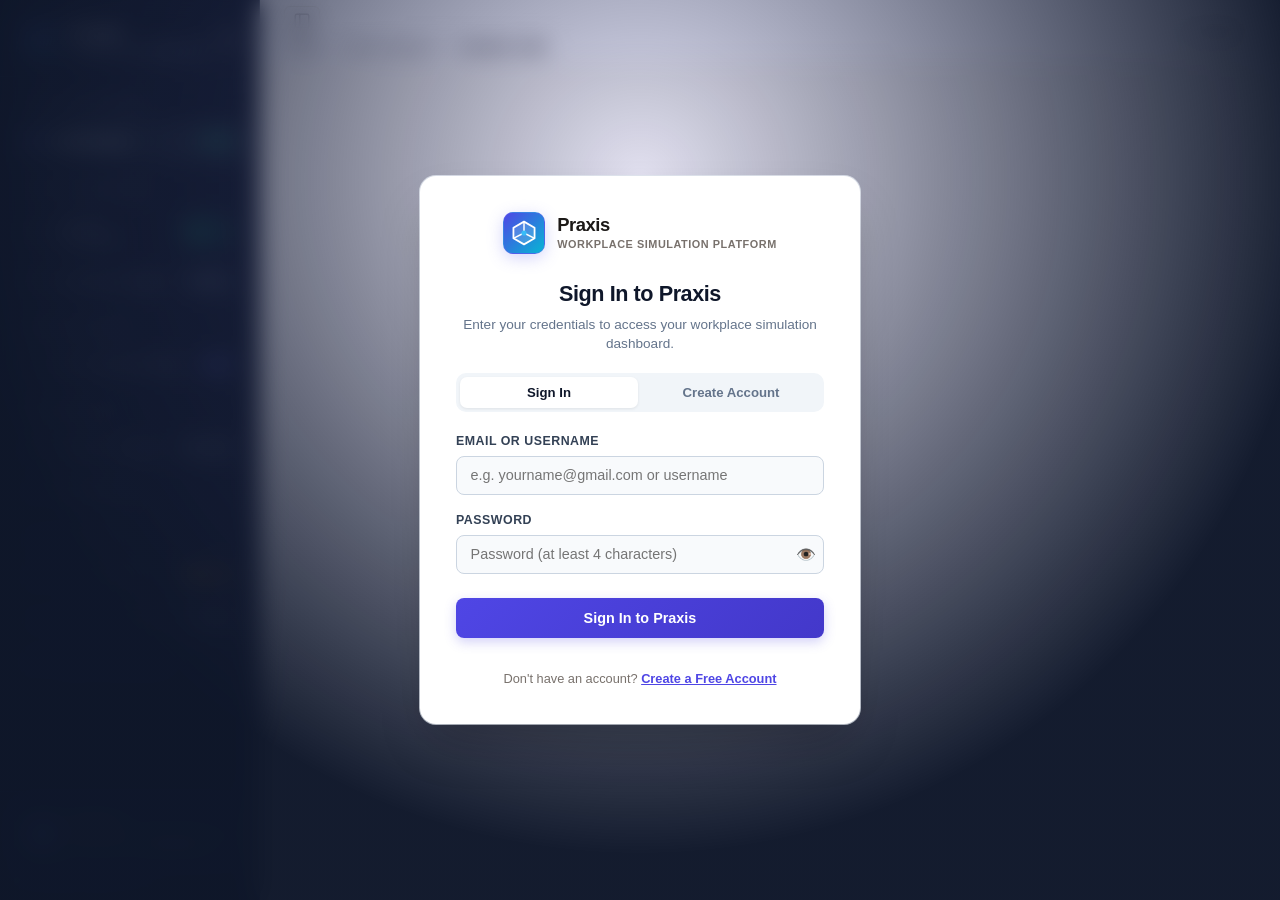
==== frontend/index.html @ 7f767516 "feat(dashboard): add minimal transparent lock overlays on questions and quiz until prerequisites com" ====
<!DOCTYPE html>
<html lang="en">
<head>
  <meta charset="UTF-8">
  <meta name="viewport" content="width=device-width, initial-scale=1.0">
  <title>Praxis | Practical Engineering Simulation Platform</title>
  <link rel="icon" href="data:image/svg+xml,<svg xmlns='http://www.w3.org/2000/svg' viewBox='0 0 32 32' fill='none'><polygon points='16,2 29,9.5 29,22.5 16,30 3,22.5 3,9.5' stroke='%236366f1' stroke-width='2.2' fill='%23111827'/><line x1='16' y1='2' x2='16' y2='16' stroke='%2306b6d4' stroke-width='1.8'/><line x1='16' y1='16' x2='29' y2='22.5' stroke='%233b82f6' stroke-width='1.8'/><line x1='16' y1='16' x2='3' y2='22.5' stroke='%2310b981' stroke-width='1.8'/><circle cx='16' cy='16' r='3.2' fill='%23a855f7'/></svg>">
  <link rel="stylesheet" href="styles.css">
</head>
<body>
  <!-- AUTHENTICATION OVERLAY (Shown if not logged in) -->
  <div id="auth-overlay" class="auth-overlay" style="display: flex;">
    <div class="auth-card">
      <div class="auth-brand">
        <div class="brand-icon">
          <svg viewBox="0 0 32 32" fill="none" xmlns="http://www.w3.org/2000/svg">
            <polygon points="16,2 29,9.5 29,22.5 16,30 3,22.5 3,9.5" stroke="#ffffff" stroke-width="2.2" stroke-linejoin="round" fill="rgba(255, 255, 255, 0.15)"/>
            <line x1="16" y1="2" x2="16" y2="16" stroke="#ffffff" stroke-width="1.8"/>
            <line x1="16" y1="16" x2="29" y2="22.5" stroke="#ffffff" stroke-width="1.8"/>
            <line x1="16" y1="16" x2="3" y2="22.5" stroke="#ffffff" stroke-width="1.8"/>
            <circle cx="16" cy="16" r="3.2" fill="#38bdf8"/>
          </svg>
        </div>
        <div class="brand-text">
          <span class="brand-title" style="color: var(--text-primary);">Praxis</span>
          <span class="brand-subtitle" style="color: var(--text-muted);">Workplace Simulation Platform</span>
        </div>
      </div>
      <div class="auth-header">
        <h2 class="auth-title" id="auth-header-title">Sign In to Praxis</h2>
        <p class="auth-subtitle" id="auth-header-desc">Enter your credentials to access your workplace simulation dashboard.</p>
      </div>
      <div class="auth-tabs">
        <button class="auth-tab active" id="auth-tab-signin" type="button">Sign In</button>
        <button class="auth-tab" id="auth-tab-signup" type="button">Create Account</button>
      </div>
      <div class="auth-error-banner" id="auth-error-msg"></div>
      <form class="auth-form" id="auth-form">
        <div class="auth-field" id="auth-fullname-field" style="display: none;">
          <label for="auth-fullname">Full Name (Optional)</label>
          <input type="text" id="auth-fullname" class="auth-input" placeholder="e.g. Alex Mercer" autocomplete="name">
        </div>
        <div class="auth-field">
          <label for="auth-username" id="auth-username-label">Email or Username</label>
          <input type="text" id="auth-username" class="auth-input" placeholder="e.g. yourname@gmail.com or username" required autocomplete="username">
        </div>
        <div class="auth-field">
          <label for="auth-password">Password</label>
          <div style="position: relative; display: flex; align-items: center;">
            <input type="password" id="auth-password" class="auth-input" placeholder="Password (at least 4 characters)" required autocomplete="current-password" style="padding-right: 40px; width: 100%;">
            <button type="button" id="toggle-auth-password" style="position: absolute; right: 8px; background: transparent; border: none; cursor: pointer; font-size: 1rem; color: var(--text-muted);" title="Show/Hide Password" aria-label="Toggle Password Visibility">👁️</button>
          </div>
        </div>
        <button type="submit" class="auth-submit-btn" id="auth-submit-btn">Sign In to Praxis</button>
        <div id="auth-footer-prompt" style="margin-top: 1rem; font-size: 0.8rem; color: var(--text-muted); text-align: center; line-height: 1.4;">
          Don't have an account? <a href="#" id="auth-link-switch" style="color: #4f46e5; font-weight: bold; text-decoration: underline;">Create a Free Account</a>
        </div>
      </form>
    </div>
  </div>

  <!-- ROLE ONBOARDING MODAL (Locked Once Selected) -->
  <div id="role-onboard-overlay" class="auth-overlay" style="display: none;">
    <div class="role-onboard-card">
      <div class="auth-brand">
        <div class="brand-icon">
          <svg viewBox="0 0 32 32" fill="none">
            <polygon points="16,2 29,9.5 29,22.5 16,30 3,22.5 3,9.5" stroke="#ffffff" stroke-width="2.2" fill="rgba(255,255,255,0.15)"/>
            <circle cx="16" cy="16" r="3.2" fill="#38bdf8"/>
          </svg>
        </div>
        <div class="brand-text">
          <span class="brand-title" style="color: var(--text-primary);">Praxis Onboarding</span>
          <span class="brand-subtitle" style="color: var(--text-muted);">Step 1: Choose Your Career Track</span>
        </div>
      </div>
      <div class="role-lock-warning">
        <svg viewBox="0 0 24 24" width="20" height="20" fill="none" stroke="currentColor" stroke-width="2">
          <rect x="3" y="11" width="18" height="11" rx="2" ry="2"></rect>
          <path d="M7 11V7a5 5 0 0 1 10 0v4"></path>
        </svg>
        <span><b>Permanent Commitment:</b> Once confirmed, your chosen career track is permanently locked to your account and cannot be modified.</span>
      </div>
      <div class="role-cards-grid" id="role-selection-grid">
        <!-- Rendered dynamically via JS -->
      </div>
      <button class="auth-submit-btn" id="confirm-role-lock-btn">Confirm Track & Go to Dashboard ➔</button>
      <button type="button" class="btn btn-ghost btn-block" id="skip-role-onboard-btn" style="margin-top: 0.5rem; color: #64748b; font-size: 0.825rem;">
        Explore Foundations Handbook First ➔
      </button>
    </div>
  </div>

  <div class="app-container">
    <!-- Dark Sidebar -->
    <aside class="sidebar">
      <div class="sidebar-header">
        <div class="brand">
          <div class="brand-icon">
            <svg viewBox="0 0 32 32" fill="none" xmlns="http://www.w3.org/2000/svg" class="brand-emblem-svg">
              <defs>
                <linearGradient id="praxis-grad-primary" x1="2" y1="2" x2="30" y2="30" gradientUnits="userSpaceOnUse">
                  <stop offset="0%" stop-color="#6366f1"/>
                  <stop offset="50%" stop-color="#3b82f6"/>
                  <stop offset="100%" stop-color="#10b981"/>
                </linearGradient>
                <linearGradient id="praxis-grad-inner" x1="16" y1="8" x2="16" y2="24" gradientUnits="userSpaceOnUse">
                  <stop offset="0%" stop-color="#a855f7"/>
                  <stop offset="100%" stop-color="#06b6d4"/>
                </linearGradient>
              </defs>
              <polygon points="16,2 29,9.5 29,22.5 16,30 3,22.5 3,9.5" stroke="url(#praxis-grad-primary)" stroke-width="2.2" stroke-linejoin="round" fill="rgba(99, 102, 241, 0.12)"/>
              <line x1="16" y1="2" x2="16" y2="16" stroke="url(#praxis-grad-primary)" stroke-width="1.8"/>
              <line x1="16" y1="16" x2="29" y2="22.5" stroke="url(#praxis-grad-primary)" stroke-width="1.8"/>
              <line x1="16" y1="16" x2="3" y2="22.5" stroke="url(#praxis-grad-primary)" stroke-width="1.8"/>
              <circle cx="16" cy="16" r="3.2" fill="url(#praxis-grad-inner)"/>
            </svg>
          </div>
          <div class="brand-text">
            <span class="brand-title">Praxis</span>
            <span class="brand-subtitle">Workplace Simulation Platform</span>
          </div>
        </div>
        <button class="sidebar-collapse-btn" id="sidebar-collapse-toggle-btn" title="Toggle Sidebar (Expand / Icons Only)" aria-label="Toggle Sidebar Collapse">
          <svg viewBox="0 0 24 24" width="16" height="16" fill="none" stroke="currentColor" stroke-width="2.2" stroke-linecap="round" stroke-linejoin="round" id="sidebar-collapse-icon-svg">
            <polyline points="15 18 9 12 15 6"></polyline>
          </svg>
        </button>
      </div>

      <nav class="sidebar-nav">
        <div class="nav-section-label">Your Workspace</div>
        <button class="nav-item active" id="nav-dashboard" data-view="dashboard" title="Dashboard">
          <svg viewBox="0 0 24 24" fill="none" stroke="currentColor" stroke-width="2" stroke-linecap="round" stroke-linejoin="round">
            <rect x="3" y="3" width="7" height="9"></rect>
            <rect x="14" y="3" width="7" height="5"></rect>
            <rect x="14" y="12" width="7" height="9"></rect>
            <rect x="3" y="16" width="7" height="5"></rect>
          </svg>
          <span>Dashboard</span>
          <span class="nav-pill" style="background: rgba(16, 185, 129, 0.15); color: #10b981;">Hub</span>
        </button>

        <div class="nav-section-label" style="margin-top: 1.25rem;">Your Foundation</div>
        <button class="nav-item" id="nav-handbook" data-view="handbook" title="Industry Foundations Handbook (12p PDF)">
          <svg viewBox="0 0 24 24" fill="none" stroke="currentColor" stroke-width="2" stroke-linecap="round" stroke-linejoin="round">
            <path d="M4 19.5A2.5 2.5 0 0 1 6.5 17H20"></path>
            <path d="M6.5 2H20v20H6.5A2.5 2.5 0 0 1 4 19.5v-15A2.5 2.5 0 0 1 6.5 2z"></path>
          </svg>
          <span>Industry Handbook</span>
          <span class="nav-pill" style="background: rgba(16, 185, 129, 0.15); color: #10b981;">12p PDF</span>
        </button>
        <button class="nav-item" id="nav-quiz" data-view="quiz" title="5-Question Readiness Check (MEQs)">
          <svg viewBox="0 0 24 24" fill="none" stroke="currentColor" stroke-width="2" stroke-linecap="round" stroke-linejoin="round">
            <circle cx="12" cy="12" r="10"></circle>
            <path d="M9.09 9a3 3 0 0 1 5.83 1c0 2-3 3-3 3"></path>
            <line x1="12" y1="17" x2="12.01" y2="17"></line>
          </svg>
          <span>Readiness Check</span>
          <span class="nav-pill" id="quiz-sidebar-pill">5 MEQs</span>
        </button>

        <div class="nav-section-label" style="margin-top: 1.25rem;">Problem Bank</div>
        <button class="nav-item" id="nav-problems" data-view="problems" title="40 Production Engineering Problems">
          <svg viewBox="0 0 24 24" fill="none" stroke="currentColor" stroke-width="2" stroke-linecap="round" stroke-linejoin="round">
            <polyline points="16 18 22 12 16 6"></polyline>
            <polyline points="8 6 2 12 8 18"></polyline>
          </svg>
          <span>40 Production Probs</span>
          <span class="nav-pill" style="background: rgba(99, 102, 241, 0.2); color: #818cf8;" id="problems-count-pill">0/40</span>
        </button>

        <div class="nav-section-label" style="margin-top: 1.25rem;">Simulations</div>
        <button class="nav-item" id="nav-catalog" data-view="catalog" title="210 Workplace Simulation Missions">
          <svg viewBox="0 0 24 24" fill="none" stroke="currentColor" stroke-width="2" stroke-linecap="round" stroke-linejoin="round">
            <polygon points="12 2 2 7 12 12 22 7 12 2"></polygon>
            <polyline points="2 17 12 22 22 17"></polyline>
            <polyline points="2 12 12 17 22 12"></polyline>
          </svg>
          <span>Incident Catalog</span>
          <span class="nav-pill" id="catalog-count-pill">210 Labs</span>
        </button>
        <button class="nav-item" id="nav-workspace" data-view="workspace" title="Mission Investigation Lab">
          <svg viewBox="0 0 24 24" fill="none" stroke="currentColor" stroke-width="2" stroke-linecap="round" stroke-linejoin="round">
            <path d="M14.7 6.3a1 1 0 0 0 0 1.4l1.6 1.6a1 1 0 0 0 1.4 0l3.77-3.77a6 6 0 0 1-7.94 7.94l-6.91 6.91a2.12 2.12 0 0 1-3-3l6.91-6.91a6 6 0 0 1 7.94-7.94l-3.76 3.76z"></path>
          </svg>
          <span>Mission Lab</span>
        </button>

        <div class="nav-section-label" style="margin-top: 1.25rem;">Governance</div>
        <button class="nav-item" id="nav-admin" data-view="admin" title="Leaderboard Standings">
          <svg viewBox="0 0 24 24" fill="none" stroke="currentColor" stroke-width="2" stroke-linecap="round" stroke-linejoin="round">
            <polygon points="12 2 15.09 8.26 22 9.27 17 14.14 18.18 21.02 12 17.77 5.82 21.02 7 14.14 2 9.27 8.91 8.26 12 2"></polygon>
          </svg>
          <span>Leaderboard</span>
          <span class="nav-pill" style="background: rgba(245, 158, 11, 0.15); color: #d97706;">⭐ Stars</span>
        </button>
        <button class="nav-item" id="nav-profile" data-view="profile" title="Learner Profile & App Settings">
          <svg viewBox="0 0 24 24" fill="none" stroke="currentColor" stroke-width="2" stroke-linecap="round" stroke-linejoin="round">
            <circle cx="12" cy="8" r="5"></circle>
            <path d="M20 21a8 8 0 0 0-16 0"></path>
          </svg>
          <span>Profile & Settings</span>
          <span class="nav-pill" id="nav-streak-pill">Settings</span>
        </button>
        <button class="nav-item" id="nav-rubric-guide" data-action="open-rubric-guide" title="Evaluation Rubric Dimensions">
          <svg viewBox="0 0 24 24" fill="none" stroke="currentColor" stroke-width="2" stroke-linecap="round" stroke-linejoin="round">
            <path d="M22 11.08V12a10 10 0 1 1-5.93-9.14"></path>
            <polyline points="22 4 12 14.01 9 11.01"></polyline>
          </svg>
          <span>Rubric Dimensions</span>
        </button>
      </nav>

      <div class="sidebar-footer">
        <!-- Interactive User Profile Card in Sidebar Footer -->
        <div class="sidebar-profile-card" id="sidebar-profile-card-btn" role="button" tabindex="0" title="Profile & App Settings (Click to open)">
          <div class="sidebar-profile-avatar-wrap">
            <div class="sidebar-profile-avatar" id="sidebar-user-avatar">JD</div>
            <span class="sidebar-profile-status-dot" title="Active simulation session"></span>
          </div>
          <div class="sidebar-profile-info">
            <div class="sidebar-profile-name" id="sidebar-user-name">Learner</div>
            <div class="sidebar-profile-meta">
              <span class="sidebar-profile-role" id="sidebar-user-role">Cloud & SRE</span>
              <span class="sidebar-profile-solved" id="sidebar-user-solved-count">0/40 Solved</span>
            </div>
          </div>
          <div class="sidebar-profile-chevron" title="Open Profile & Settings Activity">
            <svg viewBox="0 0 24 24" width="14" height="14" fill="none" stroke="currentColor" stroke-width="2.2">
              <polyline points="9 18 15 12 9 6"></polyline>
            </svg>
          </div>
        </div>

        <div class="sandbox-status">
          <span class="status-dot"></span>
          <span>Simulation Engine v1.0.0</span>
        </div>
      </div>
    </aside>

    <!-- Mobile Drawer Backdrop Overlay -->
    <div id="mobile-sidebar-backdrop" class="mobile-sidebar-backdrop"></div>

    <!-- Main Content Area -->
    <div class="main-wrapper">
      <!-- Top Header Bar (Clean, uncluttered, zero duplicates) -->
      <header class="top-header">
        <div class="header-left">
          <button class="mobile-menu-toggle" id="mobile-menu-btn" aria-label="Toggle Navigation Menu" style="display: none; align-items: center; justify-content: center; background: transparent; border: 1px solid var(--border-color); border-radius: 6px; padding: 6px 8px; cursor: pointer; color: var(--text-primary); margin-right: 0.5rem;">
            <svg viewBox="0 0 24 24" width="20" height="20" fill="none" stroke="currentColor" stroke-width="2">
              <line x1="3" y1="12" x2="21" y2="12"></line>
              <line x1="3" y1="6" x2="21" y2="6"></line>
              <line x1="3" y1="18" x2="21" y2="18"></line>
            </svg>
          </button>
          <button class="header-sidebar-toggle-btn" id="header-sidebar-toggle-btn" title="Toggle Navigation Menu (Expand / Icons Only)" aria-label="Toggle Navigation Sidebar">
            <svg viewBox="0 0 24 24" width="18" height="18" fill="none" stroke="currentColor" stroke-width="2" stroke-linecap="round" stroke-linejoin="round">
              <rect x="3" y="3" width="18" height="18" rx="2" ry="2"></rect>
              <line x1="9" y1="3" x2="9" y2="21"></line>
            </svg>
          </button>
          <div class="breadcrumbs">
            <span class="breadcrumb-item" id="bc-root">Praxis</span>
            <span class="breadcrumb-separator">/</span>
            <span class="breadcrumb-item" id="bc-track">Cloud Engineer</span>
            <span class="breadcrumb-separator">/</span>
            <span class="breadcrumb-item current" id="bc-mission">Incident 1402</span>
          </div>
        </div>

        <div class="header-right">
          <!-- Hotkeys Help Button -->
          <button class="btn btn-outline btn-sm" id="hotkeys-modal-btn" title="Keyboard Shortcuts (Ctrl+K)" aria-label="Keyboard Shortcuts" style="padding: 4px 10px; font-size: 0.78rem;">
            ⌨️ Hotkeys
          </button>
        </div>
      </header>

      <!-- Main Scrollable Content -->
      <main class="content-container">

        <!-- VIEW: Learner Operations Dashboard (3 Incomplete Problem Sections + 1 Visit Handbook) -->
        <section class="view-section" id="view-dashboard" style="display: none;">
          <div class="dashboard-container">
            <!-- Welcome Banner -->
            <div class="dashboard-welcome-banner">
              <div class="dashboard-welcome-text">
                <div class="badge badge-emerald" id="dash-readiness-pill" style="background: rgba(16, 185, 129, 0.25); color: #34d399; margin-bottom: 0.5rem; width: fit-content;">
                  Readiness Assessment: Passed (5/5) ✓
                </div>
                <h1 id="dash-welcome-user">Welcome to Your Engineering Dashboard</h1>
                <p id="dash-welcome-track">Active Career Track: 🔒 Cloud & Platform SRE</p>
              </div>
              <div class="dashboard-stats-row">
                <div class="dashboard-stat-pill">
                  <span class="dashboard-stat-val" id="dash-stat-incomplete-count">40</span>
                  <span class="dashboard-stat-lbl">Incomplete Probs</span>
                </div>
                <div class="dashboard-stat-pill">
                  <span class="dashboard-stat-val" id="dash-stat-solved-count">0</span>
                  <span class="dashboard-stat-lbl">Solved</span>
                </div>
                <div class="dashboard-stat-pill">
                  <span class="dashboard-stat-val" id="dash-stat-labs-count">9</span>
                  <span class="dashboard-stat-lbl">Incident Labs</span>
                </div>
              </div>
            </div>

            <!-- The 4 Main Action Sections: Dynamically Rendered via renderDashboardView() -->
            <div>
              <div style="display: flex; justify-content: space-between; align-items: center; margin-bottom: 0.75rem; flex-wrap: wrap; gap: 0.5rem;">
                <h2 style="font-size: 1.15rem; font-weight: 800; color: var(--text-primary);" id="dash-curriculum-title">Engineering Curriculum & Roadmap</h2>
                <span style="font-size: 0.8rem; color: var(--text-muted);" id="dash-curriculum-subtitle">Click any section below to jump directly</span>
              </div>

              <div class="dashboard-grid-4" id="dashboard-sections-grid">
                <!-- Dynamically populated via renderDashboardView() in app.js based on onboarding vs completed status -->
              </div>
            </div>

            <!-- Priority Incomplete Problems Queue -->
            <div class="dashboard-queue-box" id="dashboard-queue-box">
              <div style="display: flex; justify-content: space-between; align-items: center;">
                <div>
                  <h3 style="font-size: 1.05rem; font-weight: 800; color: var(--text-primary);">Up Next: 3 Incomplete Problems</h3>
                  <p style="font-size: 0.8rem; color: var(--text-muted); margin-top: 2px;">Immediate production tickets waiting for your triage and solution.</p>
                </div>
                <span class="badge badge-indigo">Priority Queue</span>
              </div>

              <div id="dashboard-queue-list" style="display: flex; flex-direction: column; gap: 0.65rem;">
                <!-- Populated via JS -->
              </div>
            </div>
          </div>
        </section>

                <!-- VIEW: 12-Page Industry Foundations Handbook -->
        <section class="view-section" id="view-handbook" style="display: none;">
          <div class="handbook-container" style="padding-bottom: 6rem;">

            <!-- Handbook Search Bar -->
            <div class="handbook-search-bar" style="display: flex; gap: 0.75rem; align-items: center; background: var(--bg-card); padding: 0.85rem 1.15rem; border-radius: 12px; border: 1px solid var(--border-color); box-shadow: 0 1px 4px rgba(0,0,0,0.04);">
              <span style="font-size: 1.15rem;">🔍</span>
              <input type="text" id="handbook-search-input" placeholder="Search keywords across all 11 handbook chapters (e.g. RACI, SLI, Fibonacci, Trunk-Based, Canary, PoLP, Idempotency)..." style="flex: 1; border: none; outline: none; font-size: 0.9rem; background: transparent; color: var(--text-primary);">
              <button type="button" id="handbook-search-clear-btn" style="display: none; background: var(--bg-hover); border: 1px solid var(--border-color); border-radius: 999px; width: 22px; height: 22px; font-size: 0.75rem; color: var(--text-muted); cursor: pointer; align-items: center; justify-content: center; padding: 0;" title="Clear Search">✕</button>
              <span id="handbook-search-count" style="font-size: 0.78rem; font-weight: 700; color: var(--indigo-500); white-space: nowrap;"></span>
            </div>

            <!-- Handbook Syllabus Grid (Clickable to jump directly to section) -->
            <div class="card" style="padding: 1.5rem;" id="handbook-syllabus-card">
              <div style="display: flex; justify-content: space-between; align-items: center; margin-bottom: 1.25rem; flex-wrap: wrap; gap: 0.5rem;">
                <div>
                  <h2 style="font-size: 1.2rem; font-weight: 800; color: var(--text-primary); margin: 0;">Handbook Syllabus (Click to Jump Directly)</h2>
                  <p style="font-size: 0.825rem; color: var(--text-muted); margin: 4px 0 0 0;">Click any section below to read its in-depth production guide instantly.</p>
                </div>
                <div style="display: flex; align-items: center; gap: 8px; flex-wrap: wrap;">
                  <span class="badge badge-indigo">11 Comprehensive Sections</span>
                  <button type="button" class="btn btn-outline btn-sm" id="btn-mark-handbook-done" style="font-size: 0.78rem; padding: 3px 10px; font-weight: 700; border-color: #10b981; color: #10b981;" title="Mark handbook as read to unlock readiness quiz">
                    ✓ Mark Handbook as Completed
                  </button>
                </div>
              </div>

              <div class="handbook-chapters-grid">
                <div class="chapter-card" data-target="sec-01" style="cursor: pointer;">
                  <span class="chapter-card-num">Section 01</span>
                  <span class="chapter-card-title">Engineering Org Topology</span>
                  <span class="chapter-card-desc">Roles (EM, PM, Staff, SRE, QA), decision ownership, and RACI matrix.</span>
                  <span class="chapter-card-link">Read Section ➔</span>
                </div>
                <div class="chapter-card" data-target="sec-02" style="cursor: pointer;">
                  <span class="chapter-card-num">Section 02</span>
                  <span class="chapter-card-title">Agile Delivery Lifecycle</span>
                  <span class="chapter-card-desc">Sprint ceremonies, standups, Fibonacci story points, and Jira ticket states.</span>
                  <span class="chapter-card-link">Read Section ➔</span>
                </div>
                <div class="chapter-card" data-target="sec-03" style="cursor: pointer;">
                  <span class="chapter-card-num">Section 03</span>
                  <span class="chapter-card-title">Version Control & PRs</span>
                  <span class="chapter-card-desc">Trunk-based development, semantic commits, PR anatomy, and review etiquette.</span>
                  <span class="chapter-card-link">Read Section ➔</span>
                </div>
                <div class="chapter-card" data-target="sec-04" style="cursor: pointer;">
                  <span class="chapter-card-num">Section 04</span>
                  <span class="chapter-card-title">Environment Tiers</span>
                  <span class="chapter-card-desc">Dev, Preview, Staging, Production parity, and secret vault management.</span>
                  <span class="chapter-card-link">Read Section ➔</span>
                </div>
                <div class="chapter-card" data-target="sec-05" style="cursor: pointer;">
                  <span class="chapter-card-num">Section 05</span>
                  <span class="chapter-card-title">CI/CD & Deployments</span>
                  <span class="chapter-card-desc">Automated test gates, Canary releases, Blue/Green, and feature flags.</span>
                  <span class="chapter-card-link">Read Section ➔</span>
                </div>
                <div class="chapter-card" data-target="sec-06" style="cursor: pointer;">
                  <span class="chapter-card-num">Section 06</span>
                  <span class="chapter-card-title">Observability Pillars</span>
                  <span class="chapter-card-desc">Metrics, structured JSON logs, distributed trace IDs, and p95/p99 tail latency.</span>
                  <span class="chapter-card-link">Read Section ➔</span>
                </div>
                <div class="chapter-card" data-target="sec-07" style="cursor: pointer;">
                  <span class="chapter-card-num">Section 07</span>
                  <span class="chapter-card-title">SRE & Incident Triage</span>
                  <span class="chapter-card-desc">SLIs, SLOs, SLAs, error budget policies, SEV-1 to SEV-3, and postmortems.</span>
                  <span class="chapter-card-link">Read Section ➔</span>
                </div>
                <div class="chapter-card" data-target="sec-08" style="cursor: pointer;">
                  <span class="chapter-card-num">Section 08</span>
                  <span class="chapter-card-title">Zero Trust Security</span>
                  <span class="chapter-card-desc">Least Privilege (PoLP), input sanitization, PII masking, and SOC2 compliance.</span>
                  <span class="chapter-card-link">Read Section ➔</span>
                </div>
                <div class="chapter-card" data-target="sec-09" style="cursor: pointer;">
                  <span class="chapter-card-num">Section 09</span>
                  <span class="chapter-card-title">Architectural Lexicon</span>
                  <span class="chapter-card-desc">Idempotency, Circuit Breakers, CQRS, DLQ, Connection Pooling, WAL, etc.</span>
                  <span class="chapter-card-link">Read Section ➔</span>
                </div>
                <div class="chapter-card" data-target="sec-10" style="cursor: pointer;">
                  <span class="chapter-card-num">Section 10</span>
                  <span class="chapter-card-title">Operational Lexicon</span>
                  <span class="chapter-card-desc">Tech Debt, Yak Shaving, Bike-Shedding, Bus Factor, MTTR/MTTD, and RCA.</span>
                  <span class="chapter-card-link">Read Section ➔</span>
                </div>
                <div class="chapter-card" data-target="sec-11" style="cursor: pointer;">
                  <span class="chapter-card-num">Section 11</span>
                  <span class="chapter-card-title">The First 90 Days</span>
                  <span class="chapter-card-desc">30-min rule for being stuck, PR frequency, and building team credibility.</span>
                  <span class="chapter-card-link">Read Section ➔</span>
                </div>
              </div>
            </div>

            <!-- IN-APP COMPREHENSIVE ONLINE READER -->
            <div id="handbook-reader-view" style="margin-top: 1rem; display: flex; flex-direction: column; gap: 1.5rem;">

              <!-- SECTION 01: Engineering Org Topology -->
              <article class="reader-section-block" id="sec-01">
                <span class="reader-section-tag">Section 01 • Organizational Structure</span>
                <h2 class="reader-section-title">Modern Engineering Organization Topology & Decision Ownership</h2>
                <p>
                  Software in modern tech enterprises is built by cross-functional product engineering squads rather than isolated silos. Understanding organizational topology and decision boundaries prevents friction, accelerates feature velocity, and enforces operational accountability across the release lifecycle.
                </p>

                <h3 style="margin-top: 1.25rem;">Core Roles in an Engineering Product Squad</h3>
                <table class="reader-table">
                  <thead>
                    <tr>
                      <th style="width: 210px;">Engineering Role</th>
                      <th>Primary Mandate & Scope of Decision</th>
                    </tr>
                  </thead>
                  <tbody>
                    <tr>
                      <td><strong>Engineering Manager (EM)</strong></td>
                      <td>People manager focused on career progression, engineering velocity, unblocking cross-team bottlenecks, performance reviews, hiring, and team psychological safety.</td>
                    </tr>
                    <tr>
                      <td><strong>Product Manager (PM)</strong></td>
                      <td>Owns the "Why" and "What". Researches customer pain points, authors Product Requirement Documents (PRDs), defines user stories & acceptance criteria, and manages feature roadmap prioritization.</td>
                    </tr>
                    <tr>
                      <td><strong>Product Designer (UI/UX)</strong></td>
                      <td>Designs user flows, Figma design system component tokens, wireframes, and customer prototypes. Validates accessibility (WCAG a11y) and UX consistency across devices.</td>
                    </tr>
                    <tr>
                      <td><strong>Staff / Principal Engineer</strong></td>
                      <td>Owns the "How" and multi-quarter technical strategy. Authors Architecture Decision Records (ADRs), guides engineers on high-scale distributed systems, and guards platform health across squads.</td>
                    </tr>
                    <tr>
                      <td><strong>Software Engineer (SWE)</strong></td>
                      <td>Writes modular, tested, clean application code, authors pull requests, designs database schemas, handles API contracts, and actively reviews peer pull requests.</td>
                    </tr>
                    <tr>
                      <td><strong>Site Reliability Engineer (SRE)</strong></td>
                      <td>Ensures production availability, latency, performance monitoring, and capacity planning. Builds automated infrastructure (IaC), incident runbooks, and deployment safety gates.</td>
                    </tr>
                    <tr>
                      <td><strong>QA / SDET</strong></td>
                      <td>Automates end-to-end regression, integration, and load test suites, verifying releases meet business requirements and SLA standards before rollout.</td>
                    </tr>
                    <tr>
                      <td><strong>Security Operations (SecOps)</strong></td>
                      <td>Performs vulnerability scans, static/dynamic code analysis (SAST/DAST), code audits, secret rotation, and incident triage.</td>
                    </tr>
                  </tbody>
                </table>

                <h3 style="margin-top: 1.25rem;">The RACI Framework in Production Decisions</h3>
                <p>
                  High-velocity engineering teams prevent decision gridlock by establishing explicit RACI mappings for major engineering milestones:
                </p>
                <ul style="padding-left: 1.25rem; display: flex; flex-direction: column; gap: 6px;">
                  <li><strong>R (Responsible):</strong> The engineer doing the work and writing the code/configuration.</li>
                  <li><strong>A (Accountable):</strong> The single individual who must sign off and owns the outcome (usually Tech Lead or EM).</li>
                  <li><strong>C (Consulted):</strong> Subject matter experts (DBA, Security, SRE) who must review and provide input before merging.</li>
                  <li><strong>I (Informed):</strong> Stakeholders and adjacent squad leads who are notified upon release.</li>
                </ul>

                <div class="reader-callout">
                  <strong>Two-Way Door vs. One-Way Door Decisions:</strong> Modern engineering leaders categorize decisions into reversible ("Two-Way Doors", such as changing an internal cache key or tweaking a UI color) and irreversible ("One-Way Doors", such as choosing a database storage engine or signing a multi-year vendor contract). Move fast on two-way doors without bureaucratic committee meetings; write formal ADRs for one-way doors.
                </div>

                <div style="display: flex; justify-content: space-between; align-items: center; margin-top: 1.5rem; padding-top: 1rem; border-top: 1px solid var(--border-color);">
                  <a href="#handbook-syllabus-card" class="btn btn-outline btn-sm btn-back-syllabus" style="text-decoration: none;">↑ Back to Syllabus</a>
                  <button type="button" class="btn btn-primary btn-sm btn-jump-next" data-next="sec-02">Next: Agile Delivery Lifecycle ➔</button>
                </div>
              </article>

              <!-- SECTION 02: Agile Delivery Lifecycle -->
              <article class="reader-section-block" id="sec-02">
                <span class="reader-section-tag">Section 02 • Agile Operations</span>
                <h2 class="reader-section-title">The Agile Delivery Engine & Work Tracking</h2>
                <p>
                  Engineering teams operate in 1- to 2-week iterations known as <strong>Sprints</strong>. Work is organized into backlogs and tracked in modern issue tracking platforms such as Jira, Linear, or GitHub Projects.
                </p>

                <h3 style="margin-top: 1.25rem;">Core Scrum Ceremonies</h3>
                <ul style="padding-left: 1.25rem; display: flex; flex-direction: column; gap: 8px;">
                  <li><strong>Sprint Planning:</strong> At the start of each cycle, the team reviews backlog user stories, clarifies requirements with the PM, breaks them into engineering sub-tasks, and commits to a specific deliverable scope.</li>
                  <li><strong>Daily Standup (15 mins):</strong> Three concise updates: (1) What was completed yesterday, (2) What is planned for today, and (3) Any blockers preventing progress. Focus on blockers rather than micromanagement.</li>
                  <li><strong>Backlog Refinement (Grooming):</strong> Engineers and PMs review upcoming proposals, clarify ambiguous acceptance criteria, identify dependencies, and assign story points.</li>
                  <li><strong>Sprint Demo / Review:</strong> The engineering squad demonstrates completed features to internal stakeholders and gathers usability feedback.</li>
                  <li><strong>Sprint Retrospective:</strong> A blameless review at sprint end: What went well? What slowed us down? What concrete action items will we implement next cycle?</li>
                </ul>

                <h3 style="margin-top: 1.25rem;">Story Pointing & Estimation (Fibonacci Scale)</h3>
                <p>
                  Story points measure relative complexity, risk, and unknown factors, not literal calendar hours. Tech companies use modified Fibonacci sequences:
                </p>
                <table class="reader-table">
                  <thead>
                    <tr>
                      <th style="width: 120px;">Points</th>
                      <th>Complexity Profile & Concrete Production Examples</th>
                    </tr>
                  </thead>
                  <tbody>
                    <tr>
                      <td><strong>1 Point</strong></td>
                      <td>Trivial, well-understood change with zero unknowns (e.g., updating copy, modifying CSS padding, bumping an internal package version).</td>
                    </tr>
                    <tr>
                      <td><strong>2 Points</strong></td>
                      <td>Routine engineering task following existing patterns (e.g., adding a new field to an existing API and database schema with unit tests).</td>
                    </tr>
                    <tr>
                      <td><strong>3 Points</strong></td>
                      <td>Standard feature involving business logic across frontend and backend, requiring integration tests and error handling.</td>
                    </tr>
                    <tr>
                      <td><strong>5 Points</strong></td>
                      <td>Complex task touching multiple services, third-party webhook integrations, or data transformations with noticeable blast radius.</td>
                    </tr>
                    <tr>
                      <td><strong>8+ Points</strong></td>
                      <td>High uncertainty or architectural overhaul. Red flag: Story is too large for a single sprint and must be broken into smaller sub-tasks or preceded by a research Spike ticket.</td>
                    </tr>
                  </tbody>
                </table>

                <div class="reader-callout">
                  <strong>Standup Etiquette Pro-Tip:</strong> Never give vague updates like "I worked on tickets." Always state: (1) The specific technical goal, (2) Current status, and (3) Any PR review or dependency need. Example: <em>"Yesterday I completed the Redis token cache migration; today I am writing integration tests for the rate limiter. I need a review from @Alex on PR #214."</em>
                </div>

                <div style="display: flex; justify-content: space-between; align-items: center; margin-top: 1.5rem; padding-top: 1rem; border-top: 1px solid var(--border-color);">
                  <a href="#handbook-syllabus-card" class="btn btn-outline btn-sm btn-back-syllabus" style="text-decoration: none;">↑ Back to Syllabus</a>
                  <button type="button" class="btn btn-primary btn-sm btn-jump-next" data-next="sec-03">Next: Version Control & PRs ➔</button>
                </div>
              </article>

              <!-- SECTION 03: Version Control & PR Etiquette -->
              <article class="reader-section-block" id="sec-03">
                <span class="reader-section-tag">Section 03 • Code Hygiene</span>
                <h2 class="reader-section-title">Version Control Hygiene & Pull Request Etiquette</h2>
                <p>
                  In production environments, Git is not merely a backup tool; it is the official, legally auditable record of why, how, and when software changed. Maintaining clean Git hygiene is a hallmark of senior engineering.
                </p>

                <h3 style="margin-top: 1.25rem;">Trunk-Based Development vs. Long-Lived Branches</h3>
                <p>
                  High-performing technology companies practice <strong>Trunk-Based Development</strong>: engineers create short-lived feature branches (lasting hours to 2 days maximum), rebase frequently onto <code>main</code>, and merge often via automated CI checks. Long-lived feature branches lead to painful merge conflicts ("merge hell") and risky, high-blast-radius releases.
                </p>

                <h3 style="margin-top: 1.25rem;">Conventional Commit Standards</h3>
                <table class="reader-table">
                  <thead>
                    <tr>
                      <th style="width: 180px;">Prefix</th>
                      <th>Intent & Example Production Commit Message</th>
                    </tr>
                  </thead>
                  <tbody>
                    <tr>
                      <td><code>feat(scope):</code></td>
                      <td>Adds new user-facing functionality. Example: <code>feat(auth): add OAuth2 refresh token rotation</code></td>
                    </tr>
                    <tr>
                      <td><code>fix(scope):</code></td>
                      <td>Patches a bug or regression. Example: <code>fix(db): handle connection pool timeout gracefully</code></td>
                    </tr>
                    <tr>
                      <td><code>refactor(scope):</code></td>
                      <td>Modifies internal code structure without changing external behavior. Example: <code>refactor(billing): extract invoice PDF generator into service</code></td>
                    </tr>
                    <tr>
                      <td><code>perf(scope):</code></td>
                      <td>Improves runtime performance. Example: <code>perf(query): add composite index on user_id and created_at</code></td>
                    </tr>
                    <tr>
                      <td><code>test(scope):</code></td>
                      <td>Adds or repairs test suites. Example: <code>test(api): add mock integration tests for Stripe webhook</code></td>
                    </tr>
                    <tr>
                      <td><code>chore(scope):</code></td>
                      <td>Tooling, config, or dependency bumps. Example: <code>chore(deps): upgrade fastapi to v0.115.0</code></td>
                    </tr>
                  </tbody>
                </table>

                <div class="reader-callout">
                  <strong>The Anatomy of a World-Class PR:</strong>
                  (1) <strong>Problem & Context:</strong> Link the Jira/Linear ticket and describe user pain.
                  (2) <strong>Technical Solution:</strong> Explain architectural approach and tradeoffs.
                  (3) <strong>Verification:</strong> Attach CLI test output, curl commands, or screenshots.
                  (4) <strong>Rollback Plan:</strong> State exact feature flag or revert command if production alerts trigger.
                </div>

                <div style="display: flex; justify-content: space-between; align-items: center; margin-top: 1.5rem; padding-top: 1rem; border-top: 1px solid var(--border-color);">
                  <a href="#handbook-syllabus-card" class="btn btn-outline btn-sm btn-back-syllabus" style="text-decoration: none;">↑ Back to Syllabus</a>
                  <button type="button" class="btn btn-primary btn-sm btn-jump-next" data-next="sec-04">Next: Environment Tiers ➔</button>
                </div>
              </article>

              <!-- SECTION 04: Environment Tiers & Isolation -->
              <article class="reader-section-block" id="sec-04">
                <span class="reader-section-tag">Section 04 • Infrastructure</span>
                <h2 class="reader-section-title">Environment Tiers & Infrastructure Parity</h2>
                <p>
                  Production code progresses through distinct, strictly isolated runtime environments before reaching paying users. Testing experimental logic in production or hardcoding environment-specific URLs is strictly prohibited in modern engineering teams.
                </p>

                <h3 style="margin-top: 1.25rem;">The Four Core Environment Tiers</h3>
                <table class="reader-table">
                  <thead>
                    <tr>
                      <th style="width: 180px;">Environment Tier</th>
                      <th>Purpose, Access & Data Boundaries</th>
                    </tr>
                  </thead>
                  <tbody>
                    <tr>
                      <td><strong>Localhost / Dev</strong></td>
                      <td>Developer workstation running local containers, mock databases, and unit tests. Fast feedback loop, zero risk to external data.</td>
                    </tr>
                    <tr>
                      <td><strong>Ephemeral / Preview</strong></td>
                      <td>On-demand environments spun up automatically for each PR (e.g. Vercel preview or Kubernetes namespace). Enables PMs and designers to test the branch before merge.</td>
                    </tr>
                    <tr>
                      <td><strong>Staging / UAT</strong></td>
                      <td>Near-replica of production architecture with sanitised test data, external sandbox APIs (e.g. Stripe test keys), and realistic network latencies. Final gate for regression testing.</td>
                    </tr>
                    <tr>
                      <td><strong>Production (Prod)</strong></td>
                      <td>Live environment serving real customer traffic and real financial transactions. Strictly locked down; access requires multi-factor authentication (MFA) and audit logging.</td>
                    </tr>
                  </tbody>
                </table>

                <h3 style="margin-top: 1.25rem;">The Twelve-Factor App & Config Parity</h3>
                <p>
                  Enterprise services adhere to Twelve-Factor principles:
                </p>
                <ul style="padding-left: 1.25rem; display: flex; flex-direction: column; gap: 6px;">
                  <li><strong>Config in Environment:</strong> Never hardcode API keys, database credentials, or domain names into source code. Inject configuration via environment variables at container startup.</li>
                  <li><strong>Stateless Processes:</strong> Applications must be stateless and share-nothing. Session data and file uploads must reside in external datastores (Redis, S3), allowing any instance to be killed or replaced at will.</li>
                  <li><strong>Strict Environment Parity:</strong> Keep development, staging, and production as similar as possible. The exact same Docker container image built in CI must be deployed to Staging and then promoted to Production without rebuilding.</li>
                </ul>

                <div class="reader-callout">
                  <strong>Secrets Management:</strong> Never commit <code>.env</code> files to Git repositories. Production secrets are managed through centralized vaults (HashiCorp Vault, AWS Secrets Manager, Doppler) and mounted into memory at runtime with automatic rotation.
                </div>

                <div style="display: flex; justify-content: space-between; align-items: center; margin-top: 1.5rem; padding-top: 1rem; border-top: 1px solid var(--border-color);">
                  <a href="#handbook-syllabus-card" class="btn btn-outline btn-sm btn-back-syllabus" style="text-decoration: none;">↑ Back to Syllabus</a>
                  <button type="button" class="btn btn-primary btn-sm btn-jump-next" data-next="sec-05">Next: CI/CD & Deployments ➔</button>
                </div>
              </article>

              <!-- SECTION 05: CI/CD & Safe Deployments -->
              <article class="reader-section-block" id="sec-05">
                <span class="reader-section-tag">Section 05 • Deployment Engineering</span>
                <h2 class="reader-section-title">CI/CD Pipelines & Modern Deployment Strategies</h2>
                <p>
                  Continuous Integration and Continuous Deployment (CI/CD) pipelines automate quality gates, security checks, and production releases. Eliminating manual deployment commands eliminates human error and guarantees repeatable, auditable releases.
                </p>

                <h3 style="margin-top: 1.25rem;">Standard Enterprise CI Pipeline Stages</h3>
                <ol style="padding-left: 1.25rem; display: flex; flex-direction: column; gap: 6px;">
                  <li><strong>Static Analysis & Linting:</strong> Verifies syntax formatting (Prettier, Black, ESLint) and checks for code style violations before tests run.</li>
                  <li><strong>Security Scanning:</strong> SAST (Static Application Security Testing) and dependency auditing (Trivy, Snyk) check for known CVE vulnerabilities in packages.</li>
                  <li><strong>Automated Test Suites:</strong> Executes unit tests, contract tests, and database migration checks. Merges are blocked if test coverage drops or tests fail.</li>
                  <li><strong>Container Build & Artifact Signing:</strong> Compiles the container image, tags it with the immutable Git commit SHA, signs the image, and pushes to a container registry.</li>
                </ol>

                <h3 style="margin-top: 1.25rem;">Zero-Downtime Deployment Strategies</h3>
                <table class="reader-table">
                  <thead>
                    <tr>
                      <th style="width: 200px;">Strategy</th>
                      <th>Mechanism & Blast Radius Characteristics</th>
                    </tr>
                  </thead>
                  <tbody>
                    <tr>
                      <td><strong>Rolling Update</strong></td>
                      <td>Replaces old container instances one by one. The load balancer routes traffic only to new pods after they pass HTTP readiness probes. Simple, but old and new code run simultaneously.</td>
                    </tr>
                    <tr>
                      <td><strong>Blue/Green</strong></td>
                      <td>Two identical production clusters exist. Live traffic points to Blue. Green is deployed with new code and tested. Router flips 100% of traffic to Green instantly. Fast rollback by flipping router back.</td>
                    </tr>
                    <tr>
                      <td><strong>Canary Release</strong></td>
                      <td>Routes 2% of live traffic to the new version while 98% remains on stable. Automated telemetry monitors error rates and latency. If healthy for 15 minutes, traffic scales to 10%, 50%, and 100%.</td>
                    </tr>
                    <tr>
                      <td><strong>Feature Flags</strong></td>
                      <td>Code is shipped to production dormant behind dynamic feature toggles (LaunchDarkly, Unleash). Decouples code deployment from feature release; features can be enabled per tenant or rolled back in milliseconds without redeploying.</td>
                    </tr>
                  </tbody>
                </table>

                <div class="reader-callout">
                  <strong>Health Probes: Readiness vs. Liveness:</strong> Kubernetes and ECS use probes to manage container health:
                  <strong>Readiness Probe:</strong> Determines if container is ready to accept traffic (e.g., database connection pool initialized).
                  <strong>Liveness Probe:</strong> Detects if process has deadlocked or frozen; if it fails, container is automatically restarted.
                </div>

                <div style="display: flex; justify-content: space-between; align-items: center; margin-top: 1.5rem; padding-top: 1rem; border-top: 1px solid var(--border-color);">
                  <a href="#handbook-syllabus-card" class="btn btn-outline btn-sm btn-back-syllabus" style="text-decoration: none;">↑ Back to Syllabus</a>
                  <button type="button" class="btn btn-primary btn-sm btn-jump-next" data-next="sec-06">Next: Observability Pillars ➔</button>
                </div>
              </article>

              <!-- SECTION 06: Production Observability -->
              <article class="reader-section-block" id="sec-06">
                <span class="reader-section-tag">Section 06 • Telemetry</span>
                <h2 class="reader-section-title">Production Observability: Telemetry in the Wild</h2>
                <p>
                  You cannot debug what you cannot measure. When an incident occurs in a distributed microservices environment, observability is the only lens through which engineers deduce internal system state from external telemetry signals.
                </p>

                <h3 style="margin-top: 1.25rem;">The Three Pillars of Observability</h3>
                <ol style="padding-left: 1.25rem; display: flex; flex-direction: column; gap: 8px;">
                  <li><strong>Metrics (Aggregated Numerics):</strong> Compact numeric data points recorded over time intervals. Key types:
                    <strong>Counters</strong> (monotonically increasing count, e.g. total HTTP requests),
                    <strong>Gauges</strong> (current instant value, e.g. memory in use), and
                    <strong>Histograms</strong> (duration buckets for calculating percentiles). Cheap to store and fast to query.
                  </li>
                  <li><strong>Structured Logs (Event Context):</strong> Machine-readable JSON logs containing contextual key-value pairs: timestamp, log level (DEBUG, INFO, WARN, ERROR), service name, customer ID, and trace ID. Avoid unstructured plain text print statements.</li>
                  <li><strong>Distributed Tracing (Request Journeys):</strong> Follows a single user request as it traverses 15+ microservices. Propagates a <code>Trace-ID</code> and child <code>Span-IDs</code> across HTTP and gRPC network boundaries, revealing exact millisecond database and network latency bottlenecks.</li>
                </ol>

                <h3 style="margin-top: 1.25rem;">The SRE Four Golden Signals</h3>
                <ul style="padding-left: 1.25rem; display: flex; flex-direction: column; gap: 6px;">
                  <li><strong>Latency:</strong> Time taken to service a request (distinguishing between successful and failed request durations).</li>
                  <li><strong>Traffic:</strong> Demand placed on your system (e.g., HTTP requests/sec or message queue throughput).</li>
                  <li><strong>Errors:</strong> Rate of requests that fail explicitly (HTTP 500s) or implicitly (returning wrong content or timing out).</li>
                  <li><strong>Saturation:</strong> How full your service resources are (e.g., connection pool 92% full, memory buffer 88%).</li>
                </ul>

                <div class="reader-callout">
                  <strong>Why Average Latency is Dangerous (p50 vs. p95 vs. p99):</strong> Never report "average latency is 45ms". Averages hide catastrophic outliers. If 99 requests take 10ms but 1 request stalls for 10,000ms, the average is 109ms (which looks acceptable), but 1% of your highest-value customers experienced a total system freeze. Production teams monitor <strong>p95</strong> and <strong>p99 percentiles</strong>.
                </div>

                <div style="display: flex; justify-content: space-between; align-items: center; margin-top: 1.5rem; padding-top: 1rem; border-top: 1px solid var(--border-color);">
                  <a href="#handbook-syllabus-card" class="btn btn-outline btn-sm btn-back-syllabus" style="text-decoration: none;">↑ Back to Syllabus</a>
                  <button type="button" class="btn btn-primary btn-sm btn-jump-next" data-next="sec-07">Next: SRE & Incident Triage ➔</button>
                </div>
              </article>

              <!-- SECTION 07: SRE & Incident Triage -->
              <article class="reader-section-block" id="sec-07">
                <span class="reader-section-tag">Section 07 • Reliability Engineering</span>
                <h2 class="reader-section-title">Reliability Engineering, SLAs & Incident Triage</h2>
                <p>
                  Distributed systems will fail. Site Reliability Engineering (SRE) treats reliability as a software problem with mathematically defined boundaries, ensuring business growth does not compromise operational stability.
                </p>

                <h3 style="margin-top: 1.25rem;">SLI, SLO, SLA & Error Budgets</h3>
                <table class="reader-table">
                  <thead>
                    <tr>
                      <th style="width: 170px;">Concept</th>
                      <th>Definition & Production Application</th>
                    </tr>
                  </thead>
                  <tbody>
                    <tr>
                      <td><strong>SLI (Indicator)</strong></td>
                      <td>A quantifiable real-time measurement of service level (e.g., % of HTTP requests returning &lt; 200ms without 5xx errors over a 10-minute window).</td>
                    </tr>
                    <tr>
                      <td><strong>SLO (Objective)</strong></td>
                      <td>The internal reliability target agreed upon between engineering and product (e.g., "99.9% of user requests succeed over a rolling 30-day window").</td>
                    </tr>
                    <tr>
                      <td><strong>SLA (Agreement)</strong></td>
                      <td>Formal contract with legal and financial penalties if reliability falls below a threshold (e.g., 99.5% uptime guarantee or refund customers).</td>
                    </tr>
                    <tr>
                      <td><strong>Error Budget</strong></td>
                      <td>Allowable downtime (100% - SLO). For a 99.9% SLO, you have an error budget of 0.1% (~43 mins/month). If exhausted, feature deployments freeze and all focus pivots to reliability fixes.</td>
                    </tr>
                  </tbody>
                </table>

                <h3 style="margin-top: 1.25rem;">Incident Severity Levels & War Room Protocol</h3>
                <ul style="padding-left: 1.25rem; display: flex; flex-direction: column; gap: 8px;">
                  <li><strong>SEV-1 (Critical Outage):</strong> Core revenue workflow or primary service completely down. Immediate 24/7 War Room bridge; Incident Commander appointed; updates posted every 15 minutes.</li>
                  <li><strong>SEV-2 (Major Degradation):</strong> Significant feature impaired for large percentage of users with no clean workaround. Handled urgently by on-call engineers.</li>
                  <li><strong>SEV-3 (Minor Bug / Degradation):</strong> Low customer impact with existing workaround. Addressed during standard business hours.</li>
                </ul>

                <div class="reader-callout">
                  <strong>The Blameless Postmortem (5 Whys):</strong> When systems fail, never ask "Who caused this?" Ask "What systemic vulnerability allowed a normal human action to cause an outage?" The root cause is never human error; it is missing automated validation, lack of rollback mechanisms, or inadequate runbook documentation.
                </div>

                <div style="display: flex; justify-content: space-between; align-items: center; margin-top: 1.5rem; padding-top: 1rem; border-top: 1px solid var(--border-color);">
                  <a href="#handbook-syllabus-card" class="btn btn-outline btn-sm btn-back-syllabus" style="text-decoration: none;">↑ Back to Syllabus</a>
                  <button type="button" class="btn btn-primary btn-sm btn-jump-next" data-next="sec-08">Next: Zero Trust Security ➔</button>
                </div>
              </article>

              <!-- SECTION 08: Zero Trust Security -->
              <article class="reader-section-block" id="sec-08">
                <span class="reader-section-tag">Section 08 • Application Security</span>
                <h2 class="reader-section-title">Enterprise Security, Zero Trust & Compliance</h2>
                <p>
                  Security is not an afterthought handled by an audit team; it is an intrinsic property of every line of code committed. Modern architectures assume network perimeters have already been compromised.
                </p>

                <h3 style="margin-top: 1.25rem;">Foundational Security Pillars</h3>
                <ul style="padding-left: 1.25rem; display: flex; flex-direction: column; gap: 8px;">
                  <li><strong>Principle of Least Privilege (PoLP):</strong> A service account, database role, or engineer must possess only the absolute minimum permissions required to perform their specific job. Never run application servers as <code>root</code> or database queries as <code>superuser</code>.</li>
                  <li><strong>Zero Trust Architecture:</strong> Never trust internal network traffic. Every single inter-service request is authenticated and authorized via mutual TLS (mTLS) and cryptographically signed JWT tokens.</li>
                  <li><strong>Defense in Depth:</strong> Layer multiple controls: WAF rate limiting at the edge, strict schema validation at the controller, parameterized queries at the ORM layer, and disk encryption at rest (AES-256).</li>
                  <li><strong>OWASP Top 10 Mitigation:</strong> Sanitize all user input, escape output to prevent Cross-Site Scripting (XSS), implement CSRF protections, and enforce strict Content Security Policies (CSP).</li>
                </ul>

                <div class="reader-callout">
                  <strong>Data Privacy & PII Redaction:</strong> Personally Identifiable Information (PII) such as passwords, credit card numbers, phone numbers, and social security numbers must NEVER be written to application logs. Implement log scrubbing middleware before shipping logs to Datadog or CloudWatch.
                </div>

                <div style="display: flex; justify-content: space-between; align-items: center; margin-top: 1.5rem; padding-top: 1rem; border-top: 1px solid var(--border-color);">
                  <a href="#handbook-syllabus-card" class="btn btn-outline btn-sm btn-back-syllabus" style="text-decoration: none;">↑ Back to Syllabus</a>
                  <button type="button" class="btn btn-primary btn-sm btn-jump-next" data-next="sec-09">Next: Architectural Lexicon ➔</button>
                </div>
              </article>

              <!-- SECTION 09: Architectural Lexicon -->
              <article class="reader-section-block" id="sec-09">
                <span class="reader-section-tag">Section 09 • Architecture Lexicon</span>
                <h2 class="reader-section-title">The Essential Industry Lexicon (Architectural Terms)</h2>
                <p>
                  Master these foundational architectural and infrastructure terms to navigate technical design reviews with fluency and confidence:
                </p>

                <table class="reader-table">
                  <thead>
                    <tr>
                      <th style="width: 220px;">Term</th>
                      <th>Engineering Definition & Production Impact</th>
                    </tr>
                  </thead>
                  <tbody>
                    <tr>
                      <td><code>Idempotency</code></td>
                      <td>Property where an operation can be applied multiple times without changing the result beyond the initial application. Crucial for payment APIs, webhook retries, and network timeout recovery using unique <code>Idempotency-Key</code> headers.</td>
                    </tr>
                    <tr>
                      <td><code>Circuit Breaker</code></td>
                      <td>Pattern that halts requests to a failing downstream service after reaching an error threshold, preventing cascading thread exhaustion. Moves between Closed (normal), Open (failing fast), and Half-Open (trial requests).</td>
                    </tr>
                    <tr>
                      <td><code>Eventual Consistency</code></td>
                      <td>Distributed consistency model where all replicas eventually converge to the same value, but immediate reads right after write may temporarily return stale data (CAP Theorem tradeoff).</td>
                    </tr>
                    <tr>
                      <td><code>Dead Letter Queue (DLQ)</code></td>
                      <td>A secondary queue holding messages that failed processing after maximum retry attempts (e.g. malformed JSON poison pills), allowing manual inspection and replay without stalling the primary pipeline.</td>
                    </tr>
                    <tr>
                      <td><code>Backpressure</code></td>
                      <td>Flow-control mechanism where a downstream consumer signals an upstream producer to throttle message rates when internal processing buffers are nearing capacity.</td>
                    </tr>
                    <tr>
                      <td><code>CDN (Content Delivery)</code></td>
                      <td>Geographically distributed network of edge proxy servers caching static assets and API responses near end-users to reduce origin server load and latency.</td>
                    </tr>
                    <tr>
                      <td><code>WAF (Web App Firewall)</code></td>
                      <td>Edge security filter inspecting HTTP traffic to protect APIs against common web exploits such as SQL injection, cross-site scripting, and bot scraping floods.</td>
                    </tr>
                    <tr>
                      <td><code>Rate Limiting</code></td>
                      <td>Restricting the number of requests a client can make in a given timeframe (e.g. Token Bucket or Leaky Bucket algorithm allowing max 100 req/min per IP/API token).</td>
                    </tr>
                    <tr>
                      <td><code>Connection Pooling</code></td>
                      <td>Maintaining a cache of open database connections (e.g. HikariCP, PgBouncer) so queries reuse existing connections rather than paying expensive TCP/TLS handshake costs for every query.</td>
                    </tr>
                    <tr>
                      <td><code>Write-Ahead Log (WAL)</code></td>
                      <td>Technique where database modifications are recorded to append-only disk logs before writing to data files, guaranteeing ACID durability and fast crash recovery.</td>
                    </tr>
                    <tr>
                      <td><code>CQRS</code></td>
                      <td>Command Query Responsibility Segregation: Separating read operations (optimized query projections) from write operations (commands enforcing business invariants).</td>
                    </tr>
                    <tr>
                      <td><code>Saga Pattern</code></td>
                      <td>Pattern managing distributed transactions across microservices as a sequence of local transactions, with compensating transactions to undo steps if a failure occurs.</td>
                    </tr>
                  </tbody>
                </table>

                <div style="display: flex; justify-content: space-between; align-items: center; margin-top: 1.5rem; padding-top: 1rem; border-top: 1px solid var(--border-color);">
                  <a href="#handbook-syllabus-card" class="btn btn-outline btn-sm btn-back-syllabus" style="text-decoration: none;">↑ Back to Syllabus</a>
                  <button type="button" class="btn btn-primary btn-sm btn-jump-next" data-next="sec-10">Next: Operational Lexicon ➔</button>
                </div>
              </article>

              <!-- SECTION 10: Operational Lexicon -->
              <article class="reader-section-block" id="sec-10">
                <span class="reader-section-tag">Section 10 • Operations Lexicon</span>
                <h2 class="reader-section-title">The Essential Industry Lexicon (Operations & Culture)</h2>
                <p>
                  Engineering culture has its own operational vernacular. Understanding these terms helps decode everyday team communication, postmortems, and sprint retrospectives:
                </p>

                <table class="reader-table">
                  <thead>
                    <tr>
                      <th style="width: 220px;">Term</th>
                      <th>Engineering Definition & Cultural Context</th>
                    </tr>
                  </thead>
                  <tbody>
                    <tr>
                      <td><code>Technical Debt</code></td>
                      <td>The implied cost of future rework caused by choosing an expedient, hacky solution now instead of a scalable, tested approach. Accumulates interest in the form of bugs and slowed velocity.</td>
                    </tr>
                    <tr>
                      <td><code>Yak Shaving</code></td>
                      <td>A chain of seemingly unrelated, tedious micro-tasks you must complete before you can make progress on your original engineering goal (e.g., updating a dependency requires upgrading the OS compiler).</td>
                    </tr>
                    <tr>
                      <td><code>Bike-Shedding</code></td>
                      <td>The tendency of teams to spend disproportionate time debating minor details (like button color) while ignoring difficult, high-stakes architectural issues (Law of Triviality).</td>
                    </tr>
                    <tr>
                      <td><code>Bus Factor</code></td>
                      <td>The minimum number of team members that, if suddenly unavailable, would stall the project due to undocumented institutional knowledge. Teams aim for a bus factor &gt; 2 via documentation.</td>
                    </tr>
                    <tr>
                      <td><code>Runbook / SOP</code></td>
                      <td>A step-by-step Standard Operating Procedure document detailing exact commands and verification steps to diagnose, mitigate, and resolve common production outages.</td>
                    </tr>
                    <tr>
                      <td><code>MTTR & MTTD</code></td>
                      <td><strong>MTTD (Mean Time to Detect):</strong> Time between incident onset and alert firing. <strong>MTTR (Mean Time to Resolve):</strong> Time from alert notification to full service restoration.</td>
                    </tr>
                    <tr>
                      <td><code>RCA</code></td>
                      <td>Root Cause Analysis: Formal investigation determining the foundational systemic vulnerabilities that triggered an incident.</td>
                    </tr>
                    <tr>
                      <td><code>Feature Freeze</code></td>
                      <td>A temporary policy period (e.g. holiday shopping peak or major product launch) where no non-critical code changes are deployed to minimize outage risks.</td>
                    </tr>
                    <tr>
                      <td><code>Graceful Degradation</code></td>
                      <td>Architecture that continues operating with limited functionality when components fail (e.g., streaming service showing cached videos if recommendation engine is offline).</td>
                    </tr>
                    <tr>
                      <td><code>Chaos Engineering</code></td>
                      <td>Proactively injecting controlled failures into production (e.g. killing random containers) to verify automated self-healing resilience before real disasters strike.</td>
                    </tr>
                  </tbody>
                </table>

                <div style="display: flex; justify-content: space-between; align-items: center; margin-top: 1.5rem; padding-top: 1rem; border-top: 1px solid var(--border-color);">
                  <a href="#handbook-syllabus-card" class="btn btn-outline btn-sm btn-back-syllabus" style="text-decoration: none;">↑ Back to Syllabus</a>
                  <button type="button" class="btn btn-primary btn-sm btn-jump-next" data-next="sec-11">Next: The First 90 Days ➔</button>
                </div>
              </article>

              <!-- SECTION 11: The First 90 Days Survival Guide -->
              <article class="reader-section-block" id="sec-11">
                <span class="reader-section-tag">Section 11 • Career Acceleration</span>
                <h2 class="reader-section-title">The First 90 Days Survival & Acceleration Guide</h2>
                <p>
                  Transitioning from academic coursework to corporate production engineering can feel overwhelming. Follow these five high-leverage principles to establish credibility, build trust, and ramp up quickly:
                </p>

                <h3 style="margin-top: 1.25rem;">High-Leverage Engineering Principles</h3>
                <ul style="padding-left: 1.25rem; display: flex; flex-direction: column; gap: 10px;">
                  <li><strong>The 30-Minute Rule for Being Stuck:</strong> Spend 30 minutes researching logs, searching the codebase, and reading internal documentation. If still stuck, ask for help! When asking, document: (1) What you are trying to accomplish, (2) What you tried, (3) The exact error message, and (4) Your current hypothesis.</li>
                  <li><strong>Improve Documentation as You Onboard:</strong> When you encounter out-of-date README steps or broken local setup scripts, submit a PR fixing them immediately. Your teammates will appreciate it.</li>
                  <li><strong>Read Code 3x More Than You Write:</strong> Before implementing a new endpoint, inspect how three existing endpoints handle error validation, database transactions, and logging. Follow established project conventions.</li>
                  <li><strong>Ship Small, High-Frequency Pull Requests:</strong> Avoid working in isolation for two weeks and dumping a 2,000-line PR on your teammates. Break tasks into clean, logical PRs of 150-300 lines. They get reviewed in minutes and carry much lower deployment risk.</li>
                  <li><strong>Own Your Outages and Mistakes:</strong> If your PR triggers an alert, don't hide it or make excuses. Acknowledge it immediately in the incident channel, trigger a rollback, and assist in authoring the blameless postmortem.</li>
                </ul>

                <h3 style="margin-top: 1.25rem;">30-60-90 Day Milestones</h3>
                <table class="reader-table">
                  <thead>
                    <tr>
                      <th style="width: 140px;">Milestone</th>
                      <th>Target Execution Scope</th>
                    </tr>
                  </thead>
                  <tbody>
                    <tr>
                      <td><strong>Days 1 – 30</strong></td>
                      <td>Local dev setup running, fix small documentation bugs, merge first small bugfix PR, shadow senior engineers on secondary on-call rotation.</td>
                    </tr>
                    <tr>
                      <td><strong>Days 31 – 60</strong></td>
                      <td>Take ownership of sprint feature tickets, write comprehensive unit and integration tests, participate constructively in peer code reviews.</td>
                    </tr>
                    <tr>
                      <td><strong>Days 61 – 90</strong></td>
                      <td>Deliver end-to-end user stories independently, handle primary on-call shifts with runbooks, author first Architecture Decision Record (ADR).</td>
                    </tr>
                  </tbody>
                </table>

                <div class="reader-callout" style="background: rgba(99, 102, 241, 0.12); border-left-color: #4f46e5; margin-top: 1.5rem;">
                  <strong>You are ready!</strong> You have reviewed the complete engineering handbook. Proceed to the 5-question Readiness Assessment to test your knowledge and unlock the 40 production problems.
                </div>

                <div style="display: flex; justify-content: space-between; align-items: center; margin-top: 1.75rem; padding-top: 1.25rem; border-top: 1px solid var(--border-color); flex-wrap: wrap; gap: 1rem;">
                  <a href="#handbook-syllabus-card" class="btn btn-outline btn-sm btn-back-syllabus" style="text-decoration: none;">↑ Back to Syllabus</a>
                  <button class="btn btn-primary btn-lg" id="reader-proceed-to-quiz-btn" style="padding: 0.85rem 2rem; border-radius: 10px; font-weight: 700;">
                    Take Industry Readiness Assessment (5 Qs) ➔
                  </button>
                </div>
              </article>
            </div>

            <!-- Proceed to Quiz Action at bottom -->
            <div style="text-align: center; padding: 2rem 0 1rem 0;">
              <button class="btn btn-primary btn-lg" id="proceed-to-quiz-btn" style="padding: 0.9rem 2.25rem; font-size: 1.05rem; border-radius: 10px; font-weight: 800;">
                I've Read the Handbook ➔ Proceed to Readiness Assessment (5 Qs)
              </button>
            </div>
          </div>
        </section>

        <!-- VIEW: 5 MEQ Readiness Assessment Quiz (Randomized 5 from 25 Questions) -->
        <section class="view-section" id="view-quiz" style="display: none;">
          <div class="quiz-container">
            <div class="card" style="padding: 1.5rem; text-align: center;">
              <div style="display: flex; justify-content: center; align-items: center; gap: 8px; margin-bottom: 0.5rem; flex-wrap: wrap;">
                <span class="badge badge-indigo">Pre-Flight Evaluation</span>
                <span class="badge badge-emerald">25-Question Pool • 5 Random MEQs Each Attempt</span>
              </div>
              <h1 style="font-size: 1.45rem; font-weight: 800; color: var(--text-primary);">Industry Readiness Assessment</h1>
              <p style="color: var(--text-muted); font-size: 0.9rem; max-width: 620px; margin: 0.25rem auto 0;">
                Test your understanding of corporate engineering operations, incident triage, and reliability standards. Each attempt presents a randomized sample of 5 questions. Score 80% (4 of 5) to unlock the production problem bank.
              </p>
              <div style="margin-top: 0.75rem;">
                <button class="btn btn-ghost btn-sm" id="btn-shuffle-quiz" style="font-size: 0.78rem; color: #6366f1; border: 1px dashed #cbd5e1; padding: 4px 12px; border-radius: 6px;" title="Load 5 different random questions from the 25-question pool">
                  🔄 Shuffle / Get 5 New Random Questions
                </button>
              </div>
            </div>

            <div id="quiz-questions-list" style="display: flex; flex-direction: column; gap: 1rem;">
              <!-- Rendered via JS -->
            </div>

            <div id="quiz-results-banner" class="card" style="display: none; padding: 1.5rem; text-align: center;">
              <div id="quiz-score-display" style="font-size: 1.5rem; font-weight: 800; margin-bottom: 0.5rem;"></div>
              <p id="quiz-status-message" style="font-size: 0.95rem; color: var(--text-secondary); margin-bottom: 1rem;"></p>
              <div style="display: flex; justify-content: center; gap: 10px; flex-wrap: wrap;">
                <button class="btn btn-primary" id="quiz-unlock-problems-btn" style="display: none; margin: 0;">
                  Start Production Problem Bank (40 Problems) ➔
                </button>
                <button class="btn btn-outline" id="quiz-retake-btn" style="margin: 0; font-size: 0.85rem;">
                  🔄 Retake with 5 New Random Questions
                </button>
              </div>
            </div>

            <div style="display: flex; justify-content: flex-end; gap: 1rem;">
              <button class="btn btn-primary btn-lg" id="submit-readiness-quiz-btn">Submit Readiness Assessment</button>
            </div>
          </div>
        </section>

        <!-- VIEW: 40 Production Problems Workspace -->
        <section class="view-section" id="view-problems">
          <!-- Catalog Mode (Browse all 40 questions) -->
          <div id="problems-catalog-container" class="problems-catalog-container" style="display: none;">
            <div class="problems-catalog-header card">
              <div style="display: flex; justify-content: space-between; align-items: flex-start; gap: 1rem; flex-wrap: wrap;">
                <div>
                  <div class="badge badge-indigo" style="margin-bottom: 0.4rem;">Production Engineering Curriculum</div>
                  <h1 style="font-size: 1.45rem; font-weight: 800; color: var(--text-primary); margin: 0;">40 Production Engineering Problems</h1>
                  <p style="font-size: 0.85rem; color: var(--text-muted); margin-top: 4px;">
                    Phase 1 (Basic): 20 incident tickets with reference SOP hints. Phase 2 (Intermediate): 20 autonomous distributed systems tickets.
                  </p>
                </div>
                <div style="display: flex; align-items: center; gap: 8px;">
                  <span class="badge badge-emerald" id="prob-catalog-solved-badge" style="font-size: 0.825rem; padding: 4px 10px;">0 / 40 Solved</span>
                  <button class="btn btn-primary btn-sm" id="btn-resume-active-problem">Resume Active Ticket ➔</button>
                </div>
              </div>

              <!-- Search & Filter Controls -->
              <div class="problems-catalog-controls" style="margin-top: 1.25rem; display: flex; gap: 1rem; align-items: center; flex-wrap: wrap;">
                <div style="flex: 1; min-width: 240px; position: relative;">
                  <input type="text" id="prob-search-input" placeholder="🔍 Search problems by title, keyword, ID (e.g. OOMKilled, Kafka, Redis)..." style="width: 100%; padding: 8px 12px; font-size: 0.85rem; border: 1px solid var(--border-color); border-radius: 8px; outline: none; background: var(--bg-card); color: var(--text-primary);">
                </div>
                <div class="problems-filter-tabs">
                  <button class="prob-filter-btn active" data-filter="all">All (40)</button>
                  <button class="prob-filter-btn" data-filter="basic">Basic (20)</button>
                  <button class="prob-filter-btn" data-filter="inter">Inter (20)</button>
                  <button class="prob-filter-btn" data-filter="solved">Solved</button>
                  <button class="prob-filter-btn" data-filter="unsolved">Pending</button>
                </div>
              </div>
            </div>

            <!-- Grid of 40 Problems -->
            <div class="problems-catalog-grid" id="problems-catalog-grid">
              <!-- Rendered dynamically via JS -->
            </div>
          </div>

          <!-- Single Problem Solving Workspace (Only active question is displayed) -->
          <div id="problem-detail-container" class="problem-detail-panel">
            <!-- Rendered dynamically via JS with Question Nav Toolbar + Scenario + Code Editor -->
          </div>
        </section>

        <!-- VIEW 1: Career Track Selector View -->
        <section class="view-section" id="view-tracks" style="display: none;">
          <div class="view-header">
            <div class="view-badge">Career Track Catalog</div>
            <h1 class="view-title">Choose Your Practical Engineering Simulation</h1>
            <p class="view-description">
              Step into real production incidents, broken webhooks, and analytics anomalies. Test your role readiness with a 5-question pre-check, then triage evidence and submit structured mitigations.
            </p>
          </div>

          <div class="tracks-grid" id="tracks-cards-container">
            <!-- Track cards will be rendered dynamically by JavaScript -->
          </div>

          <!-- Track Glossary & Learning Objectives Section -->
          <div class="glossary-section card">
            <div class="card-header-flex">
              <div>
                <h2 class="card-title">Industry Glossary & Production Terminology</h2>
                <p class="card-subtitle">Foundational vocabulary used across our real-world mission scenarios.</p>
              </div>
              <span class="badge badge-indigo">Role Primer</span>
            </div>
            <div class="glossary-grid" id="glossary-items-container">
              <!-- Glossary items rendered dynamically -->
            </div>
          </div>
        </section>

        <!-- VIEW 2: Interactive Mission Workspace View -->
        <section class="view-section" id="view-workspace">
          <!-- Mission Header Banner -->
          <div class="mission-banner card">
            <div class="mission-banner-top">
              <div class="mission-tags">
                <span class="badge badge-track" id="mission-track-badge">Cloud Engineer & SRE</span>
                <span class="badge badge-difficulty" id="mission-difficulty-badge">Junior SRE / Cloud Associate</span>
                <span class="badge badge-time" id="mission-time-badge">
                  <svg viewBox="0 0 24 24" fill="none" stroke="currentColor" stroke-width="2" stroke-linecap="round" stroke-linejoin="round">
                    <circle cx="12" cy="12" r="10"></circle>
                    <polyline points="12 6 12 12 16 14"></polyline>
                  </svg>
                  <span id="mission-time-text">30 mins</span>
                </span>
                <span class="badge badge-tier" id="mission-tier-badge">Tier-1 Mission Critical</span>
              </div>

              <div class="mission-actions">
                <button class="btn btn-ghost btn-sm" id="btn-prefill-good" title="Prefill exemplary answer to test rubric grading">
                  <svg viewBox="0 0 24 24" fill="none" stroke="currentColor" stroke-width="2" stroke-linecap="round" stroke-linejoin="round" class="btn-icon">
                    <path d="M16 4h2a2 2 0 0 1 2 2v14a2 2 0 0 1-2 2H6a2 2 0 0 1-2-2V6a2 2 0 0 1 2-2h2"></path>
                    <rect x="8" y="2" width="8" height="4" rx="1" ry="1"></rect>
                  </svg>
                  Prefill Model Response
                </button>
                <button class="btn btn-ghost btn-sm btn-danger-hover" id="btn-clear-submission">
                  <svg viewBox="0 0 24 24" fill="none" stroke="currentColor" stroke-width="2" stroke-linecap="round" stroke-linejoin="round" class="btn-icon">
                    <polyline points="3 6 5 6 21 6"></polyline>
                    <path d="M19 6v14a2 2 0 0 1-2 2H7a2 2 0 0 1-2-2V6m3 0V4a2 2 0 0 1 2-2h4a2 2 0 0 1 2 2v2"></path>
                  </svg>
                  Clear Form
                </button>
              </div>
            </div>

            <h1 class="mission-title" id="mission-title">Incident 1402: Latency & 5xx Spike After Release v2.4.0</h1>

            <div class="problem-brief-box">
              <div class="brief-icon">
                <svg viewBox="0 0 24 24" fill="none" stroke="currentColor" stroke-width="2" stroke-linecap="round" stroke-linejoin="round">
                  <circle cx="12" cy="12" r="10"></circle>
                  <line x1="12" y1="8" x2="12" y2="12"></line>
                  <line x1="12" y1="16" x2="12.01" y2="16"></line>
                </svg>
              </div>
              <div class="brief-content">
                <div class="brief-title">Problem Brief</div>
                <p class="brief-text" id="mission-problem-brief">
                  At 14:15 UTC, the Payments API automated paging alert triggered. p99 response times spiked from 110ms to 4,850ms, and 504 Gateway Timeout errors rose from 0.01% to 8.7% of all checkout traffic. Investigate the timeline, telemetry, logs, release notes, and runbook. Determine the trigger, distinguish facts from assumptions, recommend a safe immediate action, define verification criteria, and propose one preventative improvement.
                </p>
              </div>
            </div>

            <!-- Service context metadata bar -->
            <div class="mission-meta-bar" id="mission-meta-bar">
              <div class="meta-item">
                <span class="meta-label">Target Service:</span>
                <span class="meta-value" id="meta-service">checkout-payments-api</span>
              </div>
              <div class="meta-item">
                <span class="meta-label">Cluster:</span>
                <span class="meta-value" id="meta-cluster">prod-us-east-1</span>
              </div>
              <div class="meta-item">
                <span class="meta-label">Simulation Type:</span>
                <span class="meta-value" id="meta-type">Guided Incident Response</span>
              </div>
            </div>
          </div>

          <!-- Two-Column Workspace Layout -->
          <div class="workspace-grid">
            <!-- Left Column: Interactive Evidence Workbench -->
            <div class="workspace-col evidence-col">
              <div class="card evidence-card">
                <div class="evidence-tabs-header">
                  <div class="tabs-nav" id="evidence-tabs-nav" role="tablist">
                    <!-- Tab buttons rendered dynamically -->
                  </div>
                </div>

                <div class="evidence-tab-body" id="evidence-tab-body">
                  <!-- Tab content dynamically populated -->
                </div>
              </div>
            </div>

            <!-- Right Column: Structured Submission Form -->
            <div class="workspace-col submission-col">
              <div class="card submission-card">
                <div class="submission-header">
                  <div class="submission-title-group">
                    <h2 class="submission-card-title">Structured Mitigation Submission</h2>
                    <p class="submission-card-subtitle">Document evidence, isolate root cause, and specify verified remediations.</p>
                  </div>
                  <div class="submission-autosave-badge" id="form-autosave-status">
                    <span class="dot"></span>
                    <span class="text">Auto-saving enabled</span>
                  </div>
                </div>

                <form id="mission-submission-form" class="submission-form" novalidate>
                  <div class="form-fields-container" id="form-fields-container">
                    <!-- 5 Submission Fields rendered dynamically -->
                  </div>

                  <div class="submission-footer">
                    <div class="footer-left">
                      <button type="button" class="btn btn-outline" id="btn-save-draft">
                        <svg viewBox="0 0 24 24" fill="none" stroke="currentColor" stroke-width="2" stroke-linecap="round" stroke-linejoin="round" class="btn-icon">
                          <path d="M19 21H5a2 2 0 0 1-2-2V5a2 2 0 0 1 2-2h11l5 5v11a2 2 0 0 1-2 2z"></path>
                          <polyline points="17 21 17 13 7 13 7 21"></polyline>
                          <polyline points="7 3 7 8 15 8"></polyline>
                        </svg>
                        Save Local Draft
                      </button>
                    </div>
                    <div class="footer-right">
                      <button type="submit" class="btn btn-primary btn-submit" id="btn-submit-rubric">
                        <svg viewBox="0 0 24 24" fill="none" stroke="currentColor" stroke-width="2" stroke-linecap="round" stroke-linejoin="round" class="btn-icon">
                          <polygon points="5 3 19 12 5 21 5 3"></polygon>
                        </svg>
                        Submit for Rubric Evaluation
                      </button>
                    </div>
                  </div>
                </form>
              </div>
            </div>
          </div>
        </section>

        <!-- VIEW 3: Mission Catalog View (Guided vs Independent Sequence) -->
        <section class="view-section" id="view-catalog" style="display: none;">
          <div class="view-header">
            <div class="view-badge">Simulation Curriculum</div>
            <h1 class="view-title">Mission Learning Sequence: Guided & Independent Practice</h1>
            <p class="view-description">
              Follow our sequential curriculum: first <strong>20 guided missions</strong> with checkpoints, hints, and standard operating procedures, followed by <strong>independent missions</strong> featuring raw workplace evidence without hand-holding.
            </p>
          </div>

          <!-- Catalog Filter Toolbar -->
          <div class="catalog-toolbar card">
            <div class="toolbar-filters">
              <div class="filter-group">
                <span class="filter-label">Track:</span>
                <div class="pill-group" id="catalog-track-pills">
                  <button class="pill-btn active" data-track="all">All Tracks</button>
                  <button class="pill-btn" data-track="cloud-engineer">Cloud Engineer & SRE</button>
                  <button class="pill-btn" data-track="software-developer">Software Developer</button>
                  <button class="pill-btn" data-track="data-analyst">Data Analyst</button>
                </div>
              </div>

              <div class="filter-group">
                <span class="filter-label">Sequence:</span>
                <div class="pill-group" id="catalog-sequence-pills">
                  <button class="pill-btn active" data-seq="all">All Types</button>
                  <button class="pill-btn" data-seq="guided">Guided (With Hints)</button>
                  <button class="pill-btn" data-seq="independent">Independent (Raw Briefs)</button>
                </div>
              </div>
            </div>

            <div class="toolbar-search">
              <input type="text" id="catalog-search-input" class="search-field" placeholder="Search by title, service, bug or symptom...">
            </div>
          </div>

          <!-- Mission Cards Grid -->
          <div class="catalog-grid" id="catalog-missions-grid">
            <!-- Dynamic mission cards will be rendered here -->
          </div>
        </section>

        <!-- VIEW 4: Reviewer Portal / Leaderboard View -->
        <section class="view-section" id="view-admin" style="display: none;">
          <div class="view-header">
            <div class="view-badge badge-amber">Leaderboard & Standings</div>
            <h1 class="view-title">Engineering Simulation Leaderboard</h1>
            <p class="view-description">
              Real-time platform rankings across all engineering tracks. Each solved production problem awards 1 Star (⭐). Solve problems across the 40-problem curriculum to climb the cohort ranks!
            </p>
          </div>

          <!-- Leaderboard Table Card -->
          <div class="card leaderboard-card" style="padding: 0; overflow: hidden; border-radius: 12px; border: 1px solid var(--border-color);">
            <div style="padding: 1.25rem 1.5rem; border-bottom: 1px solid var(--border-color); display: flex; justify-content: space-between; align-items: center; flex-wrap: wrap; gap: 0.75rem; background: var(--bg-card);">
              <div>
                <h2 class="card-title" style="margin: 0; font-size: 1.1rem; display: flex; align-items: center; gap: 8px;">
                  <span>🏆</span> Candidate Standings
                </h2>
                <p class="card-subtitle" style="margin: 4px 0 0 0; font-size: 0.8rem;">
                  Rankings based on verified problem solutions. 1 solved problem = 1 ⭐ Point.
                </p>
              </div>
              <button class="btn btn-outline btn-sm" id="leaderboard-refresh-btn" style="display: flex; align-items: center; gap: 6px;">
                <svg viewBox="0 0 24 24" fill="none" stroke="currentColor" stroke-width="2" stroke-linecap="round" stroke-linejoin="round" style="width: 14px; height: 14px;">
                  <polyline points="23 4 23 10 17 10"></polyline>
                  <path d="M20.49 15a9 9 0 1 1-2.12-9.36L23 10"></path>
                </svg>
                Refresh Rankings
              </button>
            </div>

            <div class="table-container" style="overflow-x: auto;">
              <table class="data-table leaderboard-table" id="leaderboard-table" style="width: 100%; border-collapse: collapse;">
                <thead>
                  <tr style="background: var(--bg-secondary);">
                    <th style="padding: 14px 18px; text-align: left; font-size: 0.78rem; text-transform: uppercase; color: var(--text-muted); width: 80px;">Rank</th>
                    <th style="padding: 14px 18px; text-align: left; font-size: 0.78rem; text-transform: uppercase; color: var(--text-muted);">Name</th>
                    <th style="padding: 14px 18px; text-align: left; font-size: 0.78rem; text-transform: uppercase; color: var(--text-muted);">Job Role</th>
                    <th style="padding: 14px 18px; text-align: right; font-size: 0.78rem; text-transform: uppercase; color: var(--text-muted); width: 140px;">Points</th>
                  </tr>
                </thead>
                <tbody id="leaderboard-tbody">
                  <!-- Populated dynamically -->
                </tbody>
              </table>
            </div>
          </div>
        </section>

        <!-- VIEW 5: Learner Profile & App Settings Activity -->
        <section class="view-section" id="view-profile" style="display: none;">
          <div class="view-header">
            <div class="view-badge badge-emerald">Account & App Settings</div>
            <h1 class="view-title">Learner Profile & Application Settings</h1>
            <p class="view-description">
              Manage your engineering simulation credentials, inspect verified progress across the 40-problem curriculum, and configure your appearance and account preferences.
            </p>
          </div>

          <!-- Official Certificate of Completion Banner -->
          <div id="profile-certificate-banner"></div>

          <div class="profile-layout">
            <div class="profile-left-col">
              <!-- Learner Identity Card -->
              <div class="profile-card card">
                <div class="profile-avatar" id="profile-main-avatar">👨‍💻</div>
                <h2 class="profile-name" id="profile-main-name">Learner Practitioner</h2>
                <div class="profile-role-badge" id="profile-main-role-badge">🔒 Cloud Engineer (Permanent Track)</div>
                <p class="profile-tagline" id="profile-main-tagline">Active Candidate practicing real production incidents, telemetry triage, and code fixes.</p>

                <div class="profile-stats-grid">
                  <div class="pstat-item">
                    <div class="pstat-num" id="pstat-problems">0/40</div>
                    <div class="pstat-label">Problems Solved</div>
                  </div>
                  <div class="pstat-item">
                    <div class="pstat-num" id="pstat-completed">0</div>
                    <div class="pstat-label">Missions Solved</div>
                  </div>
                  <div class="pstat-item">
                    <div class="pstat-num" id="pstat-avg-score">--</div>
                    <div class="pstat-label">Avg Rubric Score</div>
                  </div>
                  <div class="pstat-item">
                    <div class="pstat-num" id="pstat-readiness">In Training</div>
                    <div class="pstat-label">Workplace Readiness</div>
                  </div>
                </div>

                <!-- Account Identity Details -->
                <div class="profile-identity-details" style="margin-top: 1.25rem; padding-top: 1rem; border-top: 1px solid var(--border-color); font-size: 0.82rem; display: flex; flex-direction: column; gap: 8px;">
                  <div style="display: flex; justify-content: space-between;">
                    <span style="color: var(--text-muted);">Account Handle:</span>
                    <strong style="color: var(--text-primary);" id="profile-main-username">@learner</strong>
                  </div>
                  <div style="display: flex; justify-content: space-between;">
                    <span style="color: var(--text-muted);">Account Status:</span>
                    <span class="badge badge-emerald" style="padding: 2px 8px; font-size: 0.72rem;">Verified Candidate</span>
                  </div>
                  <div style="display: flex; justify-content: space-between;">
                    <span style="color: var(--text-muted);">Assigned Track:</span>
                    <strong style="color: var(--primary);" id="profile-main-track-display">Cloud Engineer & SRE</strong>
                  </div>
                </div>
              </div>

              <!-- Application Settings Card: Theme & Appearance -->
              <div class="settings-card card" style="margin-top: 1.5rem;">
                <h3 class="card-title" style="display: flex; align-items: center; gap: 8px;">
                  <span>🎨</span> App Appearance & Theme
                </h3>
                <p class="card-subtitle">Choose your preferred visual presentation style for the simulation workspace:</p>

                <div class="theme-selection-grid" style="display: grid; grid-template-columns: 1fr 1fr; gap: 10px; margin-top: 1rem;">
                  <button type="button" class="theme-choice-btn" id="theme-choice-light" style="padding: 12px; border: 2px solid var(--border-color); border-radius: 8px; background: #f9f7f1; color: #1e293b; cursor: pointer; text-align: center; display: flex; flex-direction: column; align-items: center; gap: 6px; font-weight: 600; font-size: 0.84rem; transition: all 0.2s;">
                    <span style="font-size: 1.4rem;">☀️</span>
                    <span>Warm Cream Light</span>
                    <span style="font-size: 0.7rem; color: #64748b; font-weight: normal;">Soft contrast, easy on eyes</span>
                  </button>

                  <button type="button" class="theme-choice-btn" id="theme-choice-dark" style="padding: 12px; border: 2px solid var(--border-color); border-radius: 8px; background: #0f172a; color: #f8fafc; cursor: pointer; text-align: center; display: flex; flex-direction: column; align-items: center; gap: 6px; font-weight: 600; font-size: 0.84rem; transition: all 0.2s;">
                    <span style="font-size: 1.4rem;">🌙</span>
                    <span>Midnight Dark</span>
                    <span style="font-size: 0.7rem; color: #94a3b8; font-weight: normal;">Sleek dark engineering IDE</span>
                  </button>
                </div>
              </div>

              <!-- Account Actions & Session Management -->
              <div class="danger-zone-card card" style="margin-top: 1.5rem;">
                <h3 class="card-title" style="display: flex; align-items: center; gap: 8px;">
                  <span>⚙️</span> Session & Data Management
                </h3>
                <p class="card-subtitle">Export records, manage local browser workspace, or end your session:</p>

                <div class="profile-actions" style="margin-top: 1rem; display: flex; flex-direction: column; gap: 10px;">
                  <button class="btn btn-outline btn-block" id="btn-export-transcript">
                    <svg viewBox="0 0 24 24" fill="none" stroke="currentColor" stroke-width="2" stroke-linecap="round" stroke-linejoin="round" class="btn-icon">
                      <path d="M21 15v4a2 2 0 0 1-2 2H5a2 2 0 0 1-2-2v-4"></path>
                      <polyline points="7 10 12 15 17 10"></polyline>
                      <line x1="12" y1="15" x2="12" y2="3"></line>
                    </svg>
                    Export Verified Transcript (Markdown)
                  </button>
                  <button class="btn btn-sidebar-outline btn-block" id="btn-reset-progress">
                    Clear Local Drafts
                  </button>
                  <button class="btn btn-danger btn-block" id="btn-profile-logout" style="background: #ef4444; color: white; border: none; padding: 10px 14px; font-weight: 700; border-radius: 6px; cursor: pointer; display: flex; align-items: center; justify-content: center; gap: 8px; margin-top: 0.5rem;">
                    <svg viewBox="0 0 24 24" width="16" height="16" fill="none" stroke="currentColor" stroke-width="2">
                      <path d="M9 21H5a2 2 0 0 1-2-2V5a2 2 0 0 1 2-2h4"></path>
                      <polyline points="16 17 21 12 16 7"></polyline>
                      <line x1="21" y1="12" x2="9" y2="12"></line>
                    </svg>
                    Log Out of Praxis Account
                  </button>
                </div>
              </div>
            </div>

            <div class="profile-right-col">
              <!-- Curriculum Progress Summary Card -->
              <div class="curriculum-summary-card card">
                <div class="card-header-flex">
                  <div>
                    <h3 class="card-title">Production Problem Bank Progress (40 Real Issues)</h3>
                    <p class="card-subtitle">Progress tracking across 20 Basic (with SOP Help) and 20 Intermediate (Standalone) problems.</p>
                  </div>
                  <button class="btn btn-primary btn-sm" id="profile-jump-problems-btn">
                    Go to Problems ➔
                  </button>
                </div>

                <div style="margin: 1rem 0;">
                  <div style="display: flex; justify-content: space-between; font-size: 0.85rem; font-weight: 700; margin-bottom: 6px;">
                    <span>Overall Problem Bank Completion</span>
                    <span id="profile-problems-pct">0% (0 of 40)</span>
                  </div>
                  <div style="width: 100%; height: 10px; background: var(--bg-hover); border-radius: 999px; overflow: hidden; border: 1px solid var(--border-color);">
                    <div id="profile-problems-progress-bar" style="height: 100%; width: 0%; background: linear-gradient(90deg, #10b981, #059669); border-radius: 999px; transition: width 0.3s;"></div>
                  </div>
                </div>

                <div style="display: grid; grid-template-columns: 1fr 1fr; gap: 12px; margin-top: 1rem;">
                  <div style="padding: 12px; border: 1px solid var(--border-color); border-radius: 8px; background: var(--bg-secondary);">
                    <div style="font-size: 0.72rem; color: var(--text-muted); font-weight: 700; text-transform: uppercase;">Phase 1: Basic (with SOP Help)</div>
                    <div style="font-size: 1.25rem; font-weight: 800; color: var(--text-primary); margin-top: 4px;" id="profile-basic-solved">0 / 20 Solved</div>
                    <div style="font-size: 0.75rem; color: #10b981; margin-top: 2px;">Includes step-by-step resolution SOP</div>
                  </div>
                  <div style="padding: 12px; border: 1px solid var(--border-color); border-radius: 8px; background: var(--bg-secondary);">
                    <div style="font-size: 0.72rem; color: var(--text-muted); font-weight: 700; text-transform: uppercase;">Phase 2: Intermediate (Standalone)</div>
                    <div style="font-size: 1.25rem; font-weight: 800; color: var(--text-primary); margin-top: 4px;" id="profile-inter-solved">0 / 20 Solved</div>
                    <div style="font-size: 0.75rem; color: #f59e0b; margin-top: 2px;">Independent engineering investigation</div>
                  </div>
                </div>
              </div>

              <!-- Competency Skills Card -->
              <div class="skills-card card" style="margin-top: 1.5rem;">
                <h3 class="card-title">Demonstrated Workplace Competencies</h3>
                <p class="card-subtitle">Validated through multi-dimensional rubric evaluations:</p>

                <div class="competencies-checklist" id="profile-competencies-list">
                  <!-- Dynamic competencies checklist -->
                </div>
              </div>

              <!-- Completed Missions History -->
              <div class="history-card card" style="margin-top: 1.5rem;">
                <h3 class="card-title">Completed Simulation History</h3>
                <div class="history-list" id="profile-history-list">
                  <!-- Populated dynamically -->
                </div>
              </div>
            </div>
          </div>
        </section>
      </main>
    </div>
  </div>

  <!-- MODAL 1: 5-Question Readiness Check Modal -->
  <div class="modal-backdrop" id="quiz-modal" role="dialog" aria-modal="true" aria-labelledby="quiz-modal-title" style="display: none;">
    <div class="modal-dialog modal-quiz">
      <div class="modal-header">
        <div class="modal-header-left">
          <span class="badge badge-indigo" id="quiz-role-badge">Role Readiness Check</span>
          <h2 class="modal-title" id="quiz-modal-title">Cloud Engineer & SRE Assessment</h2>
        </div>
        <div class="modal-header-right">
          <div class="quiz-score-badge" id="quiz-score-indicator">Score: 0 / 5</div>
          <button class="btn-close-modal" id="quiz-close-btn" aria-label="Close Quiz">&times;</button>
        </div>
      </div>

      <!-- Quiz Progress Bar -->
      <div class="quiz-progress-bar-container">
        <div class="quiz-progress-bar" id="quiz-progress-bar" style="width: 20%;"></div>
      </div>

      <div class="modal-body quiz-body" id="quiz-modal-body">
        <!-- Interactive Question Container -->
        <div class="quiz-question-container" id="quiz-question-container">
          <div class="question-header">
            <span class="question-number" id="quiz-question-num">Question 1 of 5</span>
            <span class="question-guidance">Select the safest, industry-standard engineering action</span>
          </div>

          <h3 class="question-prompt" id="quiz-question-prompt">
            When latency spikes immediately after a deployment, what should be your immediate first instinct?
          </h3>

          <div class="quiz-options-list" id="quiz-options-list">
            <!-- Options A, B, C, D generated dynamically -->
          </div>

          <!-- Immediate Feedback / Explanation Card -->
          <div class="quiz-explanation-box" id="quiz-explanation-box" style="display: none;">
            <div class="explanation-status" id="quiz-feedback-status">
              <!-- Correct / Incorrect badge -->
            </div>
            <div class="explanation-text" id="quiz-feedback-explanation">
              <!-- Explanation text -->
            </div>
          </div>
        </div>

        <!-- Quiz Completed Summary View (hidden until quiz finished) -->
        <div class="quiz-completed-container" id="quiz-completed-container" style="display: none;">
          <div class="completed-hero">
            <div class="completed-trophy-icon" id="completed-icon">🎯</div>
            <h3 class="completed-title" id="completed-title">Assessment Completed!</h3>
            <p class="completed-score-message" id="completed-score-text">You scored 5 out of 5 (100%).</p>
            <div class="completed-badge" id="completed-badge">Ready for Production Incidents</div>
          </div>

          <div class="completed-recap" id="completed-recap-list">
            <!-- Recap of answered questions with tags -->
          </div>
        </div>
      </div>

      <div class="modal-footer quiz-footer">
        <div class="quiz-footer-left">
          <button class="btn btn-ghost" id="quiz-prev-btn" style="display: none;">Previous Question</button>
        </div>
        <div class="quiz-footer-right">
          <button class="btn btn-outline" id="quiz-retake-btn" style="display: none;">Retake Quiz</button>
          <button class="btn btn-primary" id="quiz-next-btn">Next Question</button>
          <button class="btn btn-primary btn-success" id="quiz-proceed-mission-btn" style="display: none;">
            Proceed to Mission Workspace &rarr;
          </button>
        </div>
      </div>
    </div>
  </div>

  <!-- MODAL 2: Rubric Evaluation Modal -->
  <div class="modal-backdrop" id="rubric-modal" role="dialog" aria-modal="true" aria-labelledby="rubric-modal-title" style="display: none;">
    <div class="modal-dialog modal-rubric">
      <div class="modal-header">
        <div class="modal-header-left">
          <span class="badge badge-emerald">Simulation Evaluation</span>
          <h2 class="modal-title" id="rubric-modal-title">Engineering Rubric Assessment</h2>
        </div>
        <button class="btn-close-modal" id="rubric-close-btn" aria-label="Close Evaluation">&times;</button>
      </div>

      <div class="modal-body rubric-body">
        <!-- Overall Score Card -->
        <div class="rubric-hero-card">
          <div class="score-circle-container">
            <div class="score-number" id="rubric-total-score">92</div>
            <div class="score-max">/ 100</div>
          </div>
          <div class="score-hero-info">
            <div class="score-status-pill" id="rubric-status-pill">Production Ready (Meets Expectations)</div>
            <h3 class="score-hero-title" id="rubric-hero-title">Strong Operational Triage & Remediation</h3>
            <p class="score-hero-summary" id="rubric-hero-summary">
              Your submission demonstrates grounded evidence citation, clear distinction between factual HikariPool metrics and unverified assumptions, and adherence to safe runbook rollback procedures.
            </p>
          </div>
        </div>

        <!-- 4 Rubric Dimensions Breakdown -->
        <div class="rubric-dimensions-section">
          <h3 class="section-title">Dimensional Scoring Breakdown</h3>
          <div class="dimensions-list" id="rubric-dimensions-container">
            <!-- 4 Dimensions rendered dynamically -->
          </div>
        </div>

        <!-- Qualitative Coaching & Actionable Recommendations -->
        <div class="coaching-feedback-card card">
          <div class="coaching-header">
            <div class="coaching-icon">💡</div>
            <h4 class="coaching-title">Senior Staff Engineer Coaching Feedback</h4>
          </div>
          <div class="coaching-content" id="rubric-coaching-content">
            <!-- Dynamic coaching advice -->
          </div>
        </div>
      </div>

      <div class="modal-footer rubric-footer">
        <div class="footer-left">
          <button class="btn btn-outline" id="rubric-export-btn">
            <svg viewBox="0 0 24 24" fill="none" stroke="currentColor" stroke-width="2" stroke-linecap="round" stroke-linejoin="round" class="btn-icon">
              <path d="M21 15v4a2 2 0 0 1-2 2H5a2 2 0 0 1-2-2v-4"></path>
              <polyline points="7 10 12 15 17 10"></polyline>
              <line x1="12" y1="15" x2="12" y2="3"></line>
            </svg>
            Export Report (Markdown)
          </button>
        </div>
        <div class="footer-right">
          <button class="btn btn-outline" id="rubric-revise-btn">Revise Submission</button>
          <button class="btn btn-primary" id="rubric-done-btn">Acknowledge & Close</button>
        </div>
      </div>
    </div>
  </div>

  <!-- 3. ROLE KNOWLEDGE HANDBOOK (PDF / GUIDE) MODAL -->
  <div class="modal-backdrop" id="role-guide-modal" style="display: none;">
    <div class="modal-dialog role-guide-modal-dialog" role="dialog" aria-modal="true" aria-labelledby="role-guide-modal-title">
      <div class="modal-header">
        <div class="modal-header-left">
          <span class="badge badge-emerald" id="role-guide-badge">Role Knowledge Handbook</span>
          <h2 class="modal-title" id="role-guide-modal-title">Role Industry Guide</h2>
        </div>
        <button class="btn-close-modal" id="role-guide-close-btn" aria-label="Close Handbook">&times;</button>
      </div>

      <div class="modal-body role-guide-body" id="role-guide-content">
        <!-- Content dynamically injected from active track -->
      </div>

      <div class="modal-footer">
        <div class="footer-left">
          <button class="btn btn-outline" id="role-guide-print-btn">
            <svg viewBox="0 0 24 24" fill="none" stroke="currentColor" stroke-width="2" stroke-linecap="round" stroke-linejoin="round" class="btn-icon">
              <polyline points="6 9 6 2 18 2 18 9"></polyline>
              <path d="M6 18H4a2 2 0 0 1-2-2v-5a2 2 0 0 1 2-2h16a2 2 0 0 1 2 2v5a2 2 0 0 1-2 2h-2"></path>
              <rect x="6" y="14" width="12" height="8"></rect>
            </svg>
            Print / Save as PDF
          </button>
        </div>
        <div class="footer-right">
          <button class="btn btn-primary" id="role-guide-done-btn">Back to Workspace</button>
        </div>
      </div>
    </div>
  </div>

  <!-- 4. HUMAN REVIEWER CALIBRATION MODAL -->
  <div class="modal-backdrop" id="reviewer-modal" style="display: none;">
    <div class="modal-dialog role-guide-modal-dialog" role="dialog" aria-modal="true" aria-labelledby="reviewer-modal-title">
      <div class="modal-header">
        <div class="modal-header-left">
          <span class="badge badge-amber" id="reviewer-modal-badge">Staff Reviewer Assessment</span>
          <h2 class="modal-title" id="reviewer-modal-title">Candidate Submission Inspection</h2>
        </div>
        <button class="btn-close-modal" id="reviewer-modal-close-btn" aria-label="Close Inspection">&times;</button>
      </div>

      <div class="modal-body reviewer-body" id="reviewer-modal-content">
        <!-- Candidate answers & rubric scores loaded dynamically -->
      </div>

      <div class="modal-footer">
        <div class="footer-left">
          <span class="text-muted" id="reviewer-modal-ts" style="font-size: 0.85rem;">Submitted: ...</span>
        </div>
        <div class="footer-right">
          <button class="btn btn-outline" id="reviewer-action-revise">Request Revisions</button>
          <button class="btn btn-primary" id="reviewer-action-approve">Issue Staff Approval</button>
        </div>
      </div>
    </div>
  </div>

  <!-- 5. KEYBOARD SHORTCUTS / HOTKEYS MODAL -->
  <div class="modal-backdrop" id="hotkeys-modal" style="display: none;">
    <div class="modal-dialog" role="dialog" aria-modal="true" aria-labelledby="hotkeys-modal-title" style="max-width: 520px;">
      <div class="modal-header">
        <div class="modal-header-left" style="display: flex; align-items: center; gap: 8px;">
          <span class="badge badge-indigo">Productivity</span>
          <h2 class="modal-title" id="hotkeys-modal-title">Keyboard Shortcuts</h2>
        </div>
        <button class="btn-close-modal" id="hotkeys-modal-close-btn" aria-label="Close Shortcuts">&times;</button>
      </div>
      <div class="modal-body" style="padding: 1.5rem;">
        <table class="hotkeys-table" style="width: 100%; border-collapse: collapse; font-size: 0.875rem;">
          <tr>
            <td style="padding: 12px 10px; width: 140px; white-space: nowrap;"><kbd>Ctrl</kbd> + <kbd>Enter</kbd></td>
            <td style="padding: 12px 10px; color: var(--text-secondary);">Run Pre-Check / Submit Problem Solution</td>
          </tr>
          <tr>
            <td style="padding: 12px 10px; width: 140px; white-space: nowrap;"><kbd>Ctrl</kbd> + <kbd>K</kbd></td>
            <td style="padding: 12px 10px; color: var(--text-secondary);">Open Hotkeys / Quick Navigation</td>
          </tr>
          <tr>
            <td style="padding: 12px 10px; width: 140px; white-space: nowrap;"><kbd>Esc</kbd></td>
            <td style="padding: 12px 10px; color: var(--text-secondary);">Close any open modal or drawer</td>
          </tr>
          <tr>
            <td style="padding: 12px 10px; width: 140px; white-space: nowrap;"><kbd>Tab</kbd></td>
            <td style="padding: 12px 10px; color: var(--text-secondary);">Insert 2 spaces in Code Editor</td>
          </tr>
        </table>
      </div>
      <div class="modal-footer" style="justify-content: flex-end;">
        <button class="btn btn-primary" id="hotkeys-done-btn">Got it</button>
      </div>
    </div>
  </div>

  <!-- 6. QUIZ ANSWERS & SYLLABUS REVIEW MODAL -->
  <div class="modal-backdrop" id="quiz-review-modal" style="display: none;">
    <div class="modal-dialog role-guide-modal-dialog" role="dialog" aria-modal="true" aria-labelledby="quiz-review-modal-title">
      <div class="modal-header">
        <div class="modal-header-left">
          <span class="badge badge-emerald">Comprehensive Review</span>
          <h2 class="modal-title" id="quiz-review-modal-title">5 MEQ Readiness Questions & Explanations</h2>
        </div>
        <button class="btn-close-modal" id="quiz-review-modal-close-btn" aria-label="Close Review">&times;</button>
      </div>
      <div class="modal-body" id="quiz-review-modal-content" style="padding: 1.5rem; display: flex; flex-direction: column; gap: 1rem; max-height: 65vh; overflow-y: auto;">
        <!-- Filled dynamically via JS -->
      </div>
      <div class="modal-footer" style="justify-content: flex-end;">
        <button class="btn btn-primary" id="quiz-review-done-btn">Back to Dashboard</button>
      </div>
    </div>
  </div>

  <!-- Toast Notification Container -->
  <div class="toast-container" id="toast-container"></div>

  <!-- Curriculum & Offline Bank Data -->
  <script src="problems_data.js"></script>

  <!-- Main JavaScript File -->
  <script src="app.js"></script>
</body>
</html>
---- frontend/styles.css ----
/* ==========================================================================
   WorkSim Platform Stylesheet
   Modern, crisp, high-contrast UI for practical engineering simulations.
   ========================================================================== */

/* CSS Variables */
:root {
  /* Dark Sidebar */
  --sidebar-bg: #111827;
  --sidebar-surface: #1f2937;
  --sidebar-border: #374151;
  --sidebar-text: #9ca3af;
  --sidebar-text-bright: #f9fafb;
  --sidebar-text-muted: #6b7280;

  /* Warm Editorial Cream Content Area */
  --bg-main: #f9f7f1;           /* Elegant warm cream paper canvas */
  --bg-card: #ffffff;           /* Clean warm-white card surfaces */
  --bg-subtle: #f2eee3;         /* Soft warm ivory pill/input backgrounds */
  --bg-secondary: #f2eee3;      /* Secondary container surface */
  --bg-hover: #eae5d8;          /* Warm hover surface */
  --bg-input: #ffffff;
  --border-color: #e5e0d3;      /* Warm muted borders */
  --border-subtle: #eeeae0;     /* Subtle warm dividing lines */
  --border-focus: #6366f1;

  /* Typography */
  --text-primary: #1c1917;      /* Warm charcoal / deep stone */
  --text-secondary: #44403c;    /* Warm stone-700 */
  --text-muted: #78716c;        /* Warm stone-500 */
  --text-on-dark: #fcfbf9;

  /* Warm Pastel Accents */
  /* Indigo */
  --indigo-50: #eef2ff;
  --indigo-100: #e0e7ff;
  --indigo-200: #c7d2fe;
  --indigo-500: #6366f1;
  --indigo-600: #4f46e5;
  --indigo-700: #4338ca;
  --indigo-text: #3730a3;

  /* Emerald */
  --emerald-50: #ecfdf5;
  --emerald-100: #d1fae5;
  --emerald-500: #10b981;
  --emerald-600: #059669;
  --emerald-700: #047857;
  --emerald-text: #065f46;

  /* Amber */
  --amber-50: #fffbeb;
  --amber-100: #fef3c7;
  --amber-200: #fde68a;
  --amber-500: #f59e0b;
  --amber-600: #d97706;
  --amber-700: #b45309;
  --amber-text: #92400e;

  /* Rose / Alert */
  --rose-50: #fff1f2;
  --rose-100: #ffe4e6;
  --rose-500: #f43f5e;
  --rose-600: #e11d48;
  --rose-text: #9f1239;

  /* Radius & Shadows */
  --radius-card: 12px;
  --radius-sm: 6px;
  --radius-md: 8px;
  --radius-pill: 9999px;

  --shadow-xs: 0 1px 2px 0 rgba(0, 0, 0, 0.05);
  --shadow-sm: 0 1px 3px 0 rgba(0, 0, 0, 0.06), 0 1px 2px -1px rgba(0, 0, 0, 0.04);
  --shadow-md: 0 4px 6px -1px rgba(0, 0, 0, 0.08), 0 2px 4px -2px rgba(0, 0, 0, 0.04);
  --shadow-lg: 0 10px 15px -3px rgba(0, 0, 0, 0.08), 0 4px 6px -4px rgba(0, 0, 0, 0.03);
  --shadow-xl: 0 20px 25px -5px rgba(0, 0, 0, 0.1), 0 8px 10px -6px rgba(0, 0, 0, 0.04);

  /* Fonts */
  --font-sans: -apple-system, BlinkMacSystemFont, "Segoe UI", Roboto, Helvetica, Arial, sans-serif;
  --font-mono: ui-monospace, SFMono-Regular, Menlo, Monaco, Consolas, "Liberation Mono", "Courier New", monospace;

  /* Sidebar width */
  --sidebar-width: 260px;
  --header-height: 64px;
}

/* Base Reset */
*, *::before, *::after {
  box-sizing: border-box;
  margin: 0;
  padding: 0;
}

html, body {
  height: 100%;
  font-family: var(--font-sans);
  background-color: var(--bg-main);
  color: var(--text-primary);
  line-height: 1.5;
  -webkit-font-smoothing: antialiased;
  -moz-osx-font-smoothing: grayscale;
}

/* Screen reader only */
.sr-only {
  position: absolute;
  width: 1px;
  height: 1px;
  padding: 0;
  margin: -1px;
  overflow: hidden;
  clip: rect(0, 0, 0, 0);
  border: 0;
}

/* Layout Container */
.app-container {
  display: flex;
  height: 100vh;
  width: 100vw;
  overflow: hidden;
}

/* ==========================================================================
   Sidebar (Dark #111827)
   ========================================================================== */
.sidebar {
  width: var(--sidebar-width);
  min-width: var(--sidebar-width);
  background-color: var(--sidebar-bg);
  color: var(--sidebar-text);
  display: flex;
  flex-direction: column;
  border-right: 1px solid var(--sidebar-border);
  z-index: 20;
  user-select: none;
  transition: width 0.22s cubic-bezier(0.4, 0, 0.2, 1), min-width 0.22s cubic-bezier(0.4, 0, 0.2, 1);
  position: relative;
}

.sidebar-header {
  padding: 1.25rem 1rem 1rem;
  border-bottom: 1px solid var(--sidebar-border);
  display: flex;
  align-items: center;
  justify-content: space-between;
  gap: 0.5rem;
}

.brand {
  display: flex;
  align-items: center;
  gap: 0.75rem;
  overflow: hidden;
}

.brand-icon {
  width: 40px;
  height: 40px;
  background: linear-gradient(135deg, rgba(99, 102, 241, 0.25) 0%, rgba(16, 185, 129, 0.2) 100%);
  border: 1px solid rgba(99, 102, 241, 0.45);
  border-radius: var(--radius-md);
  display: flex;
  align-items: center;
  justify-content: center;
  color: #ffffff;
  box-shadow: 0 4px 16px rgba(99, 102, 241, 0.28);
  flex-shrink: 0;
}

.brand-icon svg {
  width: 28px;
  height: 28px;
}

.brand-text {
  display: flex;
  flex-direction: column;
  white-space: nowrap;
}

.brand-title {
  font-size: 1.15rem;
  font-weight: 800;
  letter-spacing: -0.025em;
  color: #ffffff;
  line-height: 1.2;
}

.brand-subtitle {
  font-size: 0.68rem;
  font-weight: 600;
  text-transform: uppercase;
  letter-spacing: 0.05em;
  color: #94a3b8;
}

.sidebar-collapse-btn {
  background: rgba(255, 255, 255, 0.06);
  border: 1px solid rgba(255, 255, 255, 0.12);
  color: #94a3b8;
  border-radius: 6px;
  width: 28px;
  height: 28px;
  display: flex;
  align-items: center;
  justify-content: center;
  cursor: pointer;
  transition: all 0.18s ease;
  flex-shrink: 0;
}

.sidebar-collapse-btn:hover {
  background: rgba(255, 255, 255, 0.16);
  color: #ffffff;
  border-color: rgba(255, 255, 255, 0.3);
}

.header-sidebar-toggle-btn {
  background: transparent;
  border: 1px solid var(--border-color);
  border-radius: 6px;
  padding: 5px 8px;
  cursor: pointer;
  color: var(--text-primary);
  display: inline-flex;
  align-items: center;
  justify-content: center;
  margin-right: 0.5rem;
  transition: all 0.15s ease;
}

.header-sidebar-toggle-btn:hover {
  background: var(--bg-hover, rgba(99, 102, 241, 0.08));
  color: var(--primary);
  border-color: var(--primary);
}

/* Collapsed Sidebar Mode (Thin Icon Rail with symbols only) */
.sidebar.collapsed {
  width: 68px;
  min-width: 68px;
}

.sidebar.collapsed .brand-text {
  display: none;
}

.sidebar.collapsed .brand {
  justify-content: center;
  gap: 0;
}

.sidebar.collapsed .sidebar-header {
  padding: 1rem 0.5rem;
  justify-content: center;
  position: relative;
}

.sidebar.collapsed .sidebar-collapse-btn {
  position: absolute;
  top: 6px;
  right: 4px;
  transform: rotate(180deg);
  width: 22px;
  height: 22px;
  opacity: 0.8;
}

.sidebar.collapsed .sidebar-collapse-btn:hover {
  opacity: 1;
}

.sidebar.collapsed .nav-section-label {
  display: none;
}

.sidebar.collapsed .sidebar-nav {
  padding: 1rem 0.4rem;
}

.sidebar.collapsed .nav-item {
  justify-content: center;
  padding: 0.75rem 0;
  gap: 0;
}

.sidebar.collapsed .nav-item span {
  display: none;
}

.sidebar.collapsed .nav-item .nav-pill {
  display: none;
}

.sidebar.collapsed .nav-item svg {
  margin: 0;
  width: 22px;
  height: 22px;
}

.sidebar.collapsed .sidebar-track-widget {
  padding: 0.5rem 0.25rem;
  margin: 0.5rem 0.4rem;
  display: flex;
  justify-content: center;
  align-items: center;
}

.sidebar.collapsed .sidebar-track-widget .track-widget-content,
.sidebar.collapsed .sidebar-track-widget .btn-sidebar-outline,
.sidebar.collapsed .sidebar-track-widget .widget-label {
  display: none;
}

.sidebar.collapsed .sidebar-track-widget .track-widget-header {
  margin: 0;
}

.sidebar.collapsed .sidebar-footer {
  padding: 0.75rem 0.4rem;
}

.sidebar.collapsed .sidebar-profile-card {
  padding: 0.4rem 0;
  justify-content: center;
  background: transparent;
  border-color: transparent;
}

.sidebar.collapsed .sidebar-profile-card:hover {
  background: rgba(255, 255, 255, 0.08);
}

.sidebar.collapsed .sidebar-profile-info,
.sidebar.collapsed .sidebar-profile-chevron,
.sidebar.collapsed .sandbox-status {
  display: none;
}

.sidebar.collapsed .sidebar-profile-avatar {
  width: 32px;
  height: 32px;
}

.sidebar.collapsed .sidebar-profile-popover {
  left: 74px;
  bottom: 12px;
}

.sidebar-nav {
  flex: 1;
  padding: 1.25rem 0.75rem;
  overflow-y: auto;
}

.nav-section-label {
  font-size: 0.7rem;
  font-weight: 700;
  color: var(--sidebar-text-muted);
  text-transform: uppercase;
  letter-spacing: 0.08em;
  padding: 0 0.75rem 0.5rem;
}

.nav-item {
  width: 100%;
  display: flex;
  align-items: center;
  gap: 0.75rem;
  padding: 0.65rem 0.75rem;
  background: transparent;
  border: none;
  border-radius: var(--radius-md);
  color: var(--sidebar-text);
  font-size: 0.875rem;
  font-weight: 500;
  cursor: pointer;
  text-align: left;
  transition: all 0.15s ease;
  margin-bottom: 0.25rem;
}

.nav-item svg {
  width: 18px;
  height: 18px;
  color: var(--sidebar-text-muted);
  transition: color 0.15s ease;
}

.nav-item:hover {
  background-color: var(--sidebar-surface);
  color: var(--sidebar-text-bright);
}

.nav-item:hover svg {
  color: var(--sidebar-text-bright);
}

.nav-item.active {
  background-color: var(--sidebar-surface);
  color: #ffffff;
  font-weight: 600;
}

.nav-item.active svg {
  color: var(--indigo-500);
}

.nav-pill {
  margin-left: auto;
  font-size: 0.65rem;
  padding: 0.15rem 0.5rem;
  border-radius: var(--radius-pill);
  background-color: var(--sidebar-surface);
  color: var(--sidebar-text);
  border: 1px solid var(--sidebar-border);
}

.nav-pill.live-pill {
  background-color: rgba(16, 185, 129, 0.15);
  color: var(--emerald-500);
  border-color: rgba(16, 185, 129, 0.3);
  font-weight: 600;
}

/* Sidebar Active Track Widget */
.sidebar-track-widget {
  margin: 0.75rem;
  padding: 0.85rem;
  background-color: var(--sidebar-surface);
  border-radius: var(--radius-card);
  border: 1px solid var(--sidebar-border);
}

.track-widget-header {
  display: flex;
  align-items: center;
  justify-content: space-between;
  margin-bottom: 0.35rem;
}

.widget-label {
  font-size: 0.65rem;
  font-weight: 700;
  text-transform: uppercase;
  letter-spacing: 0.05em;
  color: var(--sidebar-text-muted);
}

.status-indicator-dot {
  width: 8px;
  height: 8px;
  border-radius: 50%;
  background-color: var(--indigo-500);
  box-shadow: 0 0 8px var(--indigo-500);
}

.widget-track-title {
  font-size: 0.85rem;
  font-weight: 600;
  color: var(--sidebar-text-bright);
  line-height: 1.3;
}

.widget-track-mission {
  font-size: 0.75rem;
  color: var(--sidebar-text-muted);
  margin-top: 0.15rem;
}

.btn-sidebar-outline {
  width: 100%;
  margin-top: 0.6rem;
  padding: 0.4rem 0.6rem;
  background: transparent;
  border: 1px solid var(--sidebar-border);
  color: var(--sidebar-text-bright);
  font-size: 0.75rem;
  font-weight: 500;
  border-radius: var(--radius-sm);
  cursor: pointer;
  transition: all 0.15s ease;
}

.btn-sidebar-outline:hover {
  background-color: rgba(255, 255, 255, 0.05);
  border-color: var(--indigo-500);
}

.sidebar-footer {
  padding: 0.75rem 0.85rem;
  border-top: 1px solid var(--sidebar-border);
  font-size: 0.7rem;
  color: var(--sidebar-text-muted);
  position: relative;
}

/* Sidebar User Profile Card */
.sidebar-profile-card {
  display: flex;
  align-items: center;
  gap: 0.65rem;
  padding: 0.55rem 0.65rem;
  background: var(--sidebar-surface, #1f2937);
  border: 1px solid var(--sidebar-border, #374151);
  border-radius: 10px;
  cursor: pointer;
  transition: all 0.15s ease;
  user-select: none;
  position: relative;
  margin-bottom: 0.5rem;
}

.sidebar-profile-card:hover {
  background: rgba(255, 255, 255, 0.08);
  border-color: #6366f1;
}

.sidebar-profile-avatar-wrap {
  position: relative;
  flex-shrink: 0;
}

.sidebar-profile-avatar {
  width: 34px;
  height: 34px;
  border-radius: 50%;
  background: linear-gradient(135deg, #6366f1, #3b82f6);
  color: #ffffff;
  font-weight: 800;
  font-size: 0.82rem;
  display: flex;
  align-items: center;
  justify-content: center;
  box-shadow: 0 2px 4px rgba(0, 0, 0, 0.2);
}

.sidebar-profile-status-dot {
  position: absolute;
  bottom: 0;
  right: 0;
  width: 9px;
  height: 9px;
  border-radius: 50%;
  background: #10b981;
  border: 2px solid var(--sidebar-surface, #1f2937);
}

.sidebar-profile-info {
  flex: 1;
  min-width: 0;
  display: flex;
  flex-direction: column;
  gap: 2px;
}

.sidebar-profile-name {
  font-size: 0.825rem;
  font-weight: 700;
  color: var(--sidebar-text-bright, #f9fafb);
  white-space: nowrap;
  overflow: hidden;
  text-overflow: ellipsis;
}

.sidebar-profile-meta {
  display: flex;
  align-items: center;
  gap: 6px;
  font-size: 0.7rem;
  color: var(--sidebar-text, #9ca3af);
}

.sidebar-profile-role {
  white-space: nowrap;
  overflow: hidden;
  text-overflow: ellipsis;
  max-width: 80px;
}

.sidebar-profile-solved {
  font-weight: 700;
  color: #818cf8;
  background: rgba(99, 102, 241, 0.18);
  padding: 1px 5px;
  border-radius: 4px;
  font-size: 0.65rem;
  white-space: nowrap;
}

.sidebar-profile-chevron {
  color: var(--sidebar-text-muted, #6b7280);
  transition: transform 0.2s ease;
  display: flex;
  align-items: center;
  margin-left: auto;
}

.sidebar-profile-card.active .sidebar-profile-chevron {
  transform: rotate(180deg);
  color: #818cf8;
}

/* Sidebar Profile Popover */
.sidebar-profile-popover {
  position: absolute;
  bottom: 74px;
  left: 10px;
  width: 240px;
  background: #1f2937;
  border: 1px solid #374151;
  border-radius: 12px;
  padding: 0.85rem;
  box-shadow: 0 10px 25px -5px rgba(0, 0, 0, 0.4), 0 8px 10px -6px rgba(0, 0, 0, 0.3);
  z-index: 100;
  display: flex;
  flex-direction: column;
  gap: 0.65rem;
  animation: popoverFadeIn 0.18s cubic-bezier(0.16, 1, 0.3, 1);
}

@keyframes popoverFadeIn {
  from { opacity: 0; transform: translateY(6px); }
  to { opacity: 1; transform: translateY(0); }
}

.popover-header {
  border-bottom: 1px solid #374151;
  padding-bottom: 0.55rem;
}

.popover-user-row {
  display: flex;
  align-items: center;
  gap: 0.65rem;
}

.popover-avatar {
  width: 34px;
  height: 34px;
  border-radius: 50%;
  background: linear-gradient(135deg, #6366f1, #3b82f6);
  color: #ffffff;
  font-weight: 800;
  font-size: 0.85rem;
  display: flex;
  align-items: center;
  justify-content: center;
  flex-shrink: 0;
}

.popover-name {
  font-size: 0.85rem;
  font-weight: 700;
  color: #f9fafb;
  line-height: 1.2;
}

.popover-username {
  font-size: 0.72rem;
  color: #9ca3af;
}

.popover-stats-section {
  display: flex;
  flex-direction: column;
  gap: 0.35rem;
  background: rgba(0, 0, 0, 0.25);
  border-radius: 8px;
  padding: 0.55rem 0.65rem;
  border: 1px solid rgba(255, 255, 255, 0.05);
}

.popover-stat-row {
  display: flex;
  justify-content: space-between;
  align-items: center;
  font-size: 0.72rem;
}

.popover-stat-label {
  color: #9ca3af;
  font-weight: 600;
}

.popover-stat-value {
  color: #38bdf8;
  font-weight: 800;
}

.popover-progress-bar-bg {
  width: 100%;
  height: 6px;
  background: #374151;
  border-radius: 999px;
  overflow: hidden;
}

.popover-progress-bar-fill {
  height: 100%;
  background: linear-gradient(90deg, #6366f1, #10b981);
  border-radius: 999px;
  transition: width 0.3s ease;
}

.popover-badges-row {
  display: flex;
  justify-content: space-between;
  gap: 6px;
  margin-top: 2px;
}

.popover-badge {
  font-size: 0.65rem;
  font-weight: 700;
  padding: 1px 5px;
  border-radius: 4px;
  background: rgba(255, 255, 255, 0.08);
  color: #cbd5e1;
  white-space: nowrap;
}

.popover-actions-menu {
  display: flex;
  flex-direction: column;
  gap: 2px;
}

.popover-action-item {
  display: flex;
  align-items: center;
  gap: 0.65rem;
  padding: 0.45rem 0.6rem;
  background: transparent;
  border: none;
  border-radius: 6px;
  color: #e5e7eb;
  font-size: 0.78rem;
  font-weight: 600;
  cursor: pointer;
  text-align: left;
  transition: all 0.15s ease;
  width: 100%;
}

.popover-action-item:hover {
  background: rgba(255, 255, 255, 0.08);
  color: #ffffff;
}

.popover-divider {
  height: 1px;
  background: #374151;
  margin: 0.25rem 0;
}

.popover-logout-btn {
  color: #ef4444 !important;
}

.popover-logout-btn:hover {
  background: rgba(239, 68, 68, 0.15) !important;
  color: #fca5a5 !important;
}

.sandbox-status {
  display: flex;
  align-items: center;
  gap: 0.5rem;
}

.status-dot {
  width: 6px;
  height: 6px;
  border-radius: 50%;
  background-color: var(--emerald-500);
}

/* ==========================================================================
   Main Wrapper & Top Header
   ========================================================================== */
.main-wrapper {
  flex: 1;
  display: flex;
  flex-direction: column;
  overflow: hidden;
  background-color: var(--bg-main);
}

.top-header {
  height: var(--header-height);
  background-color: #ffffff;
  border-bottom: 1px solid var(--border-color);
  display: flex;
  align-items: center;
  justify-content: space-between;
  padding: 0 1.5rem;
  z-index: 10;
}

.breadcrumbs {
  display: flex;
  align-items: center;
  gap: 0.5rem;
  font-size: 0.875rem;
}

.breadcrumb-item {
  color: var(--text-secondary);
  font-weight: 500;
}

.breadcrumb-item.current {
  color: var(--text-primary);
  font-weight: 600;
}

.breadcrumb-separator {
  color: var(--text-muted);
  font-size: 0.8rem;
}

.header-right {
  display: flex;
  align-items: center;
  gap: 1rem;
}

/* Auto-save Status Indicator */
.autosave-status {
  display: flex;
  align-items: center;
  gap: 0.4rem;
  padding: 0.3rem 0.65rem;
  background-color: var(--emerald-50);
  border: 1px solid var(--emerald-100);
  border-radius: var(--radius-pill);
  font-size: 0.75rem;
  color: var(--emerald-text);
  font-weight: 500;
  transition: all 0.2s ease;
}

.autosave-dot {
  width: 7px;
  height: 7px;
  border-radius: 50%;
  background-color: var(--emerald-500);
}

.autosave-status.saving .autosave-dot {
  background-color: var(--amber-500);
  animation: pulse-dot 1s infinite alternate;
}

@keyframes pulse-dot {
  0% { transform: scale(0.8); opacity: 0.6; }
  100% { transform: scale(1.2); opacity: 1; }
}

.header-track-selector select {
  font-size: 0.85rem;
  font-weight: 500;
  color: var(--text-primary);
  padding: 0.4rem 0.8rem;
  border-radius: var(--radius-md);
  border: 1px solid var(--border-color);
  background-color: #ffffff;
  cursor: pointer;
  outline: none;
  transition: border-color 0.15s ease;
}

.header-track-selector select:focus {
  border-color: var(--indigo-500);
}

/* Content Container */
.content-container {
  flex: 1;
  overflow-y: auto;
  padding: 1.5rem;
}

.view-section {
  max-width: 1440px;
  margin: 0 auto;
}

/* ==========================================================================
   Buttons & Badges
   ========================================================================== */
.btn {
  display: inline-flex;
  align-items: center;
  justify-content: center;
  gap: 0.5rem;
  padding: 0.55rem 1rem;
  font-size: 0.875rem;
  font-weight: 500;
  border-radius: var(--radius-md);
  border: 1px solid transparent;
  cursor: pointer;
  transition: all 0.15s ease;
  line-height: 1.25;
  text-decoration: none;
  white-space: nowrap;
}

.btn:active {
  transform: translateY(1px);
}

.btn-sm {
  padding: 0.4rem 0.75rem;
  font-size: 0.8rem;
}

.btn-primary {
  background-color: var(--indigo-600);
  color: #ffffff;
}

.btn-primary:hover {
  background-color: var(--indigo-700);
  box-shadow: 0 2px 6px rgba(79, 70, 229, 0.3);
}

.btn-success {
  background-color: var(--emerald-600) !important;
}

.btn-success:hover {
  background-color: var(--emerald-700) !important;
}

.btn-outline {
  background-color: #ffffff;
  border-color: var(--border-color);
  color: var(--text-secondary);
}

.btn-outline:hover {
  background-color: var(--bg-subtle);
  color: var(--text-primary);
  border-color: #d1d5db;
}

.btn-ghost {
  background-color: transparent;
  color: var(--text-secondary);
}

.btn-ghost:hover {
  background-color: rgba(0, 0, 0, 0.05);
  color: var(--text-primary);
}

.btn-danger-hover:hover {
  color: var(--rose-600);
  background-color: var(--rose-50);
}

.btn-icon {
  width: 16px;
  height: 16px;
}

/* Badges */
.badge {
  display: inline-flex;
  align-items: center;
  gap: 0.35rem;
  padding: 0.2rem 0.65rem;
  font-size: 0.75rem;
  font-weight: 600;
  border-radius: var(--radius-pill);
  line-height: 1.3;
}

.badge-indigo {
  background-color: var(--indigo-50);
  color: var(--indigo-text);
  border: 1px solid var(--indigo-100);
}

.badge-emerald {
  background-color: var(--emerald-50);
  color: var(--emerald-text);
  border: 1px solid var(--emerald-100);
}

.badge-amber {
  background-color: var(--amber-50);
  color: var(--amber-text);
  border: 1px solid var(--amber-100);
}

.badge-rose {
  background-color: var(--rose-50);
  color: var(--rose-text);
  border: 1px solid var(--rose-100);
}

.badge-gray {
  background-color: var(--bg-subtle);
  color: var(--text-secondary);
  border: 1px solid var(--border-color);
}

/* Cards (Rounded 12px radius) */
.card {
  background-color: var(--bg-card);
  border-radius: var(--radius-card);
  border: 1px solid var(--border-color);
  box-shadow: var(--shadow-sm);
}

/* ==========================================================================
   VIEW 1: Tracks Selector View
   ========================================================================== */
.view-header {
  margin-bottom: 2rem;
}

.view-badge {
  display: inline-block;
  font-size: 0.75rem;
  font-weight: 700;
  text-transform: uppercase;
  letter-spacing: 0.06em;
  color: var(--indigo-600);
  margin-bottom: 0.5rem;
}

.view-title {
  font-size: 1.75rem;
  font-weight: 700;
  color: var(--text-primary);
  letter-spacing: -0.02em;
  margin-bottom: 0.5rem;
}

.view-description {
  font-size: 1rem;
  color: var(--text-secondary);
  max-width: 800px;
  line-height: 1.6;
}

.tracks-grid {
  display: grid;
  grid-template-columns: repeat(3, 1fr);
  gap: 1.5rem;
  margin-bottom: 2rem;
}

@media (max-width: 1024px) {
  .tracks-grid {
    grid-template-columns: 1fr;
  }
}

.track-card {
  padding: 1.75rem;
  display: flex;
  flex-direction: column;
  transition: transform 0.2s ease, box-shadow 0.2s ease, border-color 0.2s ease;
  position: relative;
  overflow: hidden;
}

.track-card:hover {
  transform: translateY(-3px);
  box-shadow: var(--shadow-md);
  border-color: #cbd5e1;
}

.track-card.active-track {
  border-color: var(--indigo-500);
  box-shadow: 0 0 0 1px var(--indigo-500), var(--shadow-md);
}

.track-card-header {
  display: flex;
  justify-content: space-between;
  align-items: flex-start;
  margin-bottom: 1rem;
}

.track-card-badge {
  font-size: 0.75rem;
  font-weight: 600;
  padding: 0.25rem 0.65rem;
  border-radius: var(--radius-pill);
}

.track-title {
  font-size: 1.25rem;
  font-weight: 700;
  color: var(--text-primary);
  margin-bottom: 0.5rem;
  line-height: 1.3;
}

.track-summary {
  font-size: 0.875rem;
  color: var(--text-secondary);
  line-height: 1.5;
  margin-bottom: 1.25rem;
  flex: 1;
}

.track-skills-section {
  margin-bottom: 1.5rem;
}

.track-skills-label {
  font-size: 0.75rem;
  font-weight: 700;
  text-transform: uppercase;
  color: var(--text-muted);
  letter-spacing: 0.05em;
  margin-bottom: 0.5rem;
}

.skills-pills {
  display: flex;
  flex-wrap: wrap;
  gap: 0.35rem;
}

.skill-pill {
  font-size: 0.75rem;
  padding: 0.2rem 0.5rem;
  background-color: var(--bg-subtle);
  color: var(--text-secondary);
  border-radius: var(--radius-sm);
  border: 1px solid var(--border-color);
}

.track-actions {
  display: flex;
  gap: 0.5rem;
  margin-top: auto;
}

.track-actions .btn {
  flex: 1;
}

/* Glossary Section */
.glossary-section {
  padding: 1.75rem;
  margin-top: 2rem;
}

.card-header-flex {
  display: flex;
  justify-content: space-between;
  align-items: flex-start;
  margin-bottom: 1.5rem;
}

.card-title {
  font-size: 1.15rem;
  font-weight: 700;
  color: var(--text-primary);
}

.card-subtitle {
  font-size: 0.875rem;
  color: var(--text-secondary);
  margin-top: 0.15rem;
}

.glossary-grid {
  display: grid;
  grid-template-columns: repeat(auto-fit, minmax(280px, 1fr));
  gap: 1rem;
}

.glossary-item {
  padding: 1rem;
  background-color: var(--bg-main);
  border-radius: var(--radius-md);
  border: 1px solid var(--border-color);
}

.glossary-term {
  font-size: 0.9rem;
  font-weight: 600;
  color: var(--indigo-700);
  margin-bottom: 0.25rem;
  display: flex;
  align-items: center;
  gap: 0.35rem;
}

.glossary-def {
  font-size: 0.825rem;
  color: var(--text-secondary);
  line-height: 1.45;
}

/* ==========================================================================
   VIEW 2: Interactive Mission Workspace
   ========================================================================== */
.mission-banner {
  padding: 1.5rem;
  margin-bottom: 1.5rem;
  background: #ffffff;
}

.mission-banner-top {
  display: flex;
  align-items: center;
  justify-content: space-between;
  flex-wrap: wrap;
  gap: 0.75rem;
  margin-bottom: 0.75rem;
}

.mission-tags {
  display: flex;
  align-items: center;
  flex-wrap: wrap;
  gap: 0.5rem;
}

.badge-track {
  background-color: var(--indigo-50);
  color: var(--indigo-700);
  border: 1px solid var(--indigo-100);
}

.badge-difficulty {
  background-color: var(--amber-50);
  color: var(--amber-700);
  border: 1px solid var(--amber-100);
}

.badge-time {
  background-color: var(--bg-subtle);
  color: var(--text-secondary);
  border: 1px solid var(--border-color);
}

.badge-time svg {
  width: 12px;
  height: 12px;
}

.badge-tier {
  background-color: var(--rose-50);
  color: var(--rose-600);
  border: 1px solid var(--rose-100);
  font-weight: 700;
}

.mission-actions {
  display: flex;
  gap: 0.5rem;
}

.mission-title {
  font-size: 1.5rem;
  font-weight: 700;
  letter-spacing: -0.02em;
  color: var(--text-primary);
  margin-bottom: 1rem;
}

/* Problem Brief Box */
.problem-brief-box {
  display: flex;
  gap: 1rem;
  padding: 1.15rem;
  background-color: var(--indigo-50);
  border: 1px solid var(--indigo-100);
  border-left: 4px solid var(--indigo-600);
  border-radius: var(--radius-md);
  margin-bottom: 1.25rem;
}

.brief-icon {
  width: 28px;
  height: 28px;
  color: var(--indigo-600);
  flex-shrink: 0;
  margin-top: 0.15rem;
}

.brief-icon svg {
  width: 24px;
  height: 24px;
}

.brief-content {
  flex: 1;
}

.brief-title {
  font-size: 0.8rem;
  font-weight: 700;
  text-transform: uppercase;
  color: var(--indigo-700);
  letter-spacing: 0.05em;
  margin-bottom: 0.25rem;
}

.brief-text {
  font-size: 0.925rem;
  color: #1e1b4b;
  line-height: 1.55;
}

/* Mission Metadata Bar */
.mission-meta-bar {
  display: flex;
  gap: 1.5rem;
  flex-wrap: wrap;
  padding-top: 0.75rem;
  border-top: 1px solid var(--border-color);
  font-size: 0.825rem;
}

.meta-item {
  display: flex;
  gap: 0.35rem;
}

.meta-label {
  color: var(--text-muted);
}

.meta-value {
  color: var(--text-primary);
  font-weight: 600;
}

/* 2-Column Workspace Grid */
.workspace-grid {
  display: grid;
  grid-template-columns: minmax(0, 1.05fr) minmax(0, 0.95fr);
  gap: 1.5rem;
  align-items: start;
}

@media (max-width: 992px) {
  .workspace-grid {
    grid-template-columns: 1fr;
  }
}

/* Evidence Workbench Card */
.evidence-card {
  display: flex;
  flex-direction: column;
  overflow: hidden;
  min-height: 600px;
}

.evidence-tabs-header {
  background-color: #ffffff;
  border-bottom: 1px solid var(--border-color);
  padding: 0 0.5rem;
  overflow-x: auto;
}

.tabs-nav {
  display: flex;
  gap: 0.25rem;
}

.tab-btn {
  display: flex;
  align-items: center;
  gap: 0.45rem;
  padding: 0.85rem 1rem;
  background: transparent;
  border: none;
  border-bottom: 2px solid transparent;
  font-size: 0.825rem;
  font-weight: 600;
  color: var(--text-secondary);
  cursor: pointer;
  white-space: nowrap;
  transition: all 0.15s ease;
}

.tab-btn svg {
  width: 16px;
  height: 16px;
  color: var(--text-muted);
}

.tab-btn:hover {
  color: var(--text-primary);
  border-bottom-color: #cbd5e1;
}

.tab-btn.active {
  color: var(--indigo-600);
  border-bottom-color: var(--indigo-600);
}

.tab-btn.active svg {
  color: var(--indigo-600);
}

.evidence-tab-body {
  padding: 1.5rem;
  flex: 1;
  background-color: #ffffff;
  overflow-y: auto;
}

/* Tab 1: Incident Timeline */
.timeline-container {
  position: relative;
  padding-left: 2rem;
}

.timeline-line {
  position: absolute;
  left: 0.65rem;
  top: 0.5rem;
  bottom: 0.5rem;
  width: 2px;
  background-color: var(--indigo-100);
}

.timeline-entry {
  position: relative;
  margin-bottom: 1.5rem;
}

.timeline-entry:last-child {
  margin-bottom: 0;
}

.timeline-dot {
  position: absolute;
  left: -2rem;
  top: 0.25rem;
  width: 14px;
  height: 14px;
  border-radius: 50%;
  background-color: var(--indigo-600);
  border: 3px solid #ffffff;
  box-shadow: 0 0 0 2px var(--indigo-200);
}

.timeline-dot.alert {
  background-color: var(--rose-500);
  box-shadow: 0 0 0 2px var(--rose-100);
}

.timeline-badge {
  display: inline-block;
  font-size: 0.725rem;
  font-weight: 700;
  font-family: var(--font-mono);
  color: var(--indigo-700);
  background-color: var(--indigo-50);
  padding: 0.15rem 0.5rem;
  border-radius: var(--radius-sm);
  margin-bottom: 0.35rem;
}

.timeline-event-text {
  font-size: 0.875rem;
  color: var(--text-primary);
  line-height: 1.45;
  background-color: var(--bg-main);
  padding: 0.75rem 1rem;
  border-radius: var(--radius-md);
  border: 1px solid var(--border-color);
}

/* Tab 2: Telemetry Metrics */
.metrics-grid {
  display: grid;
  grid-template-columns: repeat(auto-fit, minmax(220px, 1fr));
  gap: 1rem;
  margin-bottom: 1.5rem;
}

.metric-card {
  padding: 1rem;
  background-color: var(--bg-main);
  border-radius: var(--radius-md);
  border: 1px solid var(--border-color);
}

.metric-card.critical {
  background-color: var(--rose-50);
  border-color: var(--rose-100);
}

.metric-card.warning {
  background-color: var(--amber-50);
  border-color: var(--amber-100);
}

.metric-card.healthy {
  background-color: var(--emerald-50);
  border-color: var(--emerald-100);
}

.metric-title {
  font-size: 0.75rem;
  font-weight: 600;
  color: var(--text-muted);
  text-transform: uppercase;
  letter-spacing: 0.05em;
  margin-bottom: 0.25rem;
}

.metric-value {
  font-size: 1.35rem;
  font-weight: 700;
  color: var(--text-primary);
  font-family: var(--font-mono);
  margin-bottom: 0.25rem;
}

.metric-baseline {
  font-size: 0.75rem;
  color: var(--text-secondary);
}

.metric-bar-container {
  margin-top: 0.5rem;
  height: 6px;
  background-color: #e5e7eb;
  border-radius: var(--radius-pill);
  overflow: hidden;
}

.metric-bar-fill {
  height: 100%;
  border-radius: var(--radius-pill);
}

.metric-bar-fill.danger {
  background-color: var(--rose-500);
}

.metric-bar-fill.warn {
  background-color: var(--amber-500);
}

.metric-bar-fill.safe {
  background-color: var(--emerald-500);
}

/* Tab 3: Application Logs */
.logs-controls {
  display: flex;
  gap: 0.75rem;
  align-items: center;
  flex-wrap: wrap;
  margin-bottom: 1rem;
  padding-bottom: 0.75rem;
  border-bottom: 1px solid var(--border-color);
}

.log-search-wrapper {
  position: relative;
  flex: 1;
  min-width: 200px;
}

.log-search-input {
  width: 100%;
  padding: 0.45rem 0.75rem 0.45rem 2rem;
  font-size: 0.825rem;
  border: 1px solid var(--border-color);
  border-radius: var(--radius-md);
  background-color: var(--bg-main);
  outline: none;
  font-family: var(--font-sans);
}

.log-search-input:focus {
  border-color: var(--indigo-500);
  background-color: #ffffff;
}

.log-search-icon {
  position: absolute;
  left: 0.65rem;
  top: 50%;
  transform: translateY(-50%);
  width: 14px;
  height: 14px;
  color: var(--text-muted);
}

.log-filters {
  display: flex;
  gap: 0.35rem;
}

.filter-btn {
  padding: 0.3rem 0.6rem;
  font-size: 0.75rem;
  font-weight: 600;
  border: 1px solid var(--border-color);
  border-radius: var(--radius-sm);
  background: var(--bg-main);
  color: var(--text-secondary);
  cursor: pointer;
  transition: all 0.15s ease;
}

.filter-btn:hover {
  background: #ffffff;
}

.filter-btn.active {
  background: var(--indigo-600);
  color: #ffffff;
  border-color: var(--indigo-600);
}

.logs-stream {
  background-color: #0f172a;
  color: #f8fafc;
  padding: 1rem;
  border-radius: var(--radius-md);
  font-family: var(--font-mono);
  font-size: 0.785rem;
  line-height: 1.6;
  max-height: 480px;
  overflow-y: auto;
}

.log-line {
  padding: 0.4rem 0.5rem;
  border-radius: var(--radius-sm);
  display: flex;
  align-items: flex-start;
  gap: 0.65rem;
  transition: background-color 0.1s ease;
  word-break: break-word;
}

.log-line:hover {
  background-color: rgba(255, 255, 255, 0.05);
}

.log-timestamp {
  color: #94a3b8;
  white-space: nowrap;
}

.log-level {
  font-weight: 700;
  padding: 0.1rem 0.4rem;
  border-radius: 3px;
  font-size: 0.7rem;
  white-space: nowrap;
}

.log-level.ERROR, .log-level.FATAL {
  background-color: rgba(239, 68, 68, 0.2);
  color: #f87171;
  border: 1px solid rgba(239, 68, 68, 0.4);
}

.log-level.WARN {
  background-color: rgba(245, 158, 11, 0.2);
  color: #fbbf24;
  border: 1px solid rgba(245, 158, 11, 0.4);
}

.log-level.INFO {
  background-color: rgba(59, 130, 246, 0.2);
  color: #60a5fa;
  border: 1px solid rgba(59, 130, 246, 0.4);
}

.log-msg {
  color: #e2e8f0;
  flex: 1;
}

.log-msg mark {
  background-color: rgba(234, 179, 8, 0.4);
  color: #fef08a;
  padding: 0 2px;
  border-radius: 2px;
}

/* Tab 4: Release Notes & Diff */
.markdown-view {
  font-size: 0.9rem;
  line-height: 1.6;
  color: var(--text-primary);
}

.markdown-view h3 {
  font-size: 1.1rem;
  font-weight: 700;
  margin-bottom: 0.75rem;
}

.markdown-view ul, .markdown-view ol {
  padding-left: 1.25rem;
  margin-bottom: 1rem;
}

.markdown-view li {
  margin-bottom: 0.35rem;
}

.code-diff-block {
  background-color: #0f172a;
  color: #e2e8f0;
  padding: 1rem;
  border-radius: var(--radius-md);
  font-family: var(--font-mono);
  font-size: 0.8rem;
  line-height: 1.5;
  overflow-x: auto;
  margin: 1rem 0;
}

.code-diff-block .diff-add {
  background-color: rgba(16, 185, 129, 0.15);
  color: #6ee7b7;
  display: block;
  padding: 0 4px;
}

.code-diff-block .diff-remove {
  background-color: rgba(239, 68, 68, 0.15);
  color: #fca5a5;
  display: block;
  padding: 0 4px;
}

.developer-note-box {
  background-color: var(--amber-50);
  border: 1px solid var(--amber-200);
  border-left: 4px solid var(--amber-500);
  padding: 0.85rem 1rem;
  border-radius: var(--radius-md);
  font-size: 0.85rem;
  color: var(--amber-text);
  margin-top: 1rem;
}

/* Tab 5: Service Runbook */
.runbook-procedure {
  margin-bottom: 1.5rem;
  padding: 1.15rem;
  background-color: var(--bg-main);
  border-radius: var(--radius-md);
  border: 1px solid var(--border-color);
}

.procedure-title {
  font-size: 0.95rem;
  font-weight: 700;
  color: var(--text-primary);
  margin-bottom: 0.5rem;
  display: flex;
  align-items: center;
  gap: 0.5rem;
}

.command-box {
  background-color: #0f172a;
  color: #38bdf8;
  padding: 0.65rem 0.85rem;
  border-radius: var(--radius-sm);
  font-family: var(--font-mono);
  font-size: 0.825rem;
  display: flex;
  justify-content: space-between;
  align-items: center;
  margin: 0.5rem 0;
}

.btn-copy-cmd {
  background: transparent;
  border: 1px solid #334155;
  color: #94a3b8;
  padding: 0.2rem 0.5rem;
  border-radius: var(--radius-sm);
  font-size: 0.725rem;
  cursor: pointer;
  transition: all 0.15s ease;
}

.btn-copy-cmd:hover {
  background-color: #1e293b;
  color: #ffffff;
}

.prohibited-actions-box {
  background-color: var(--rose-50);
  border: 1px solid var(--rose-200);
  border-left: 4px solid var(--rose-500);
  padding: 1rem;
  border-radius: var(--radius-md);
  color: var(--rose-text);
  font-size: 0.85rem;
}

.prohibited-title {
  font-weight: 700;
  display: flex;
  align-items: center;
  gap: 0.4rem;
  margin-bottom: 0.35rem;
}

/* ==========================================================================
   Structured Submission Form (Right Column)
   ========================================================================== */
.submission-card {
  padding: 1.5rem;
  background-color: #ffffff;
}

.submission-header {
  display: flex;
  justify-content: space-between;
  align-items: flex-start;
  margin-bottom: 1.5rem;
  padding-bottom: 1rem;
  border-bottom: 1px solid var(--border-color);
}

.submission-card-title {
  font-size: 1.15rem;
  font-weight: 700;
  color: var(--text-primary);
}

.submission-card-subtitle {
  font-size: 0.825rem;
  color: var(--text-secondary);
  margin-top: 0.15rem;
}

.submission-autosave-badge {
  display: flex;
  align-items: center;
  gap: 0.35rem;
  font-size: 0.725rem;
  color: var(--text-muted);
}

.submission-autosave-badge .dot {
  width: 6px;
  height: 6px;
  border-radius: 50%;
  background-color: var(--emerald-500);
}

.form-field-group {
  margin-bottom: 1.5rem;
}

.field-label-row {
  display: flex;
  justify-content: space-between;
  align-items: baseline;
  margin-bottom: 0.35rem;
}

.field-label {
  font-size: 0.875rem;
  font-weight: 600;
  color: var(--text-primary);
}

.field-char-count {
  font-size: 0.725rem;
  color: var(--text-muted);
}

.field-guidance {
  font-size: 0.775rem;
  color: var(--text-muted);
  margin-bottom: 0.45rem;
  line-height: 1.35;
}

.field-textarea {
  width: 100%;
  min-height: 95px;
  padding: 0.75rem;
  font-size: 0.875rem;
  line-height: 1.5;
  font-family: var(--font-sans);
  color: var(--text-primary);
  background-color: #ffffff;
  border: 1px solid var(--border-color);
  border-radius: var(--radius-md);
  outline: none;
  resize: vertical;
  transition: border-color 0.15s ease, box-shadow 0.15s ease;
}

.field-textarea:focus {
  border-color: var(--indigo-500);
  box-shadow: 0 0 0 3px rgba(99, 102, 241, 0.15);
}

.field-textarea.error {
  border-color: var(--rose-500);
  box-shadow: 0 0 0 3px rgba(244, 63, 94, 0.15);
}

.field-error-msg {
  color: var(--rose-600);
  font-size: 0.75rem;
  margin-top: 0.25rem;
  display: none;
}

.submission-footer {
  display: flex;
  justify-content: space-between;
  align-items: center;
  padding-top: 1.25rem;
  border-top: 1px solid var(--border-color);
  margin-top: 1.5rem;
}

.btn-submit {
  padding: 0.65rem 1.35rem;
  font-weight: 600;
}

/* ==========================================================================
   MODAL 1: 5-Question Readiness Check Modal & Universal Modal Base
   ========================================================================== */
.modal-backdrop {
  position: fixed;
  inset: 0;
  background-color: rgba(15, 23, 42, 0.88);
  backdrop-filter: blur(8px);
  -webkit-backdrop-filter: blur(8px);
  display: flex;
  align-items: center;
  justify-content: center;
  z-index: 1100;
  padding: 1.5rem;
  overflow-y: auto;
  animation: fadeIn 0.15s ease-out;
}

@keyframes fadeIn {
  from { opacity: 0; }
  to { opacity: 1; }
}

.modal-dialog {
  background-color: var(--bg-card);
  color: var(--text-primary);
  border-radius: var(--radius-card);
  box-shadow: 0 25px 50px -12px rgba(0, 0, 0, 0.5), 0 0 0 1px var(--border-color);
  width: 100%;
  max-width: 680px;
  max-height: 90vh;
  display: flex;
  flex-direction: column;
  overflow: hidden;
  border: 1px solid var(--border-color);
  position: relative;
  z-index: 1101;
  animation: scaleUp 0.15s ease-out;
}

/* Universal Keyboard Keycap (Kbd) Styling */
kbd {
  display: inline-block;
  padding: 3px 8px;
  font-size: 0.78rem;
  font-family: ui-monospace, SFMono-Regular, Menlo, Monaco, Consolas, "Liberation Mono", "Courier New", monospace;
  font-weight: 700;
  line-height: 1.2;
  color: #1e293b;
  background-color: #f1f5f9;
  border: 1px solid #cbd5e1;
  border-bottom-width: 2px;
  border-radius: 6px;
  box-shadow: 0 1px 2px rgba(0, 0, 0, 0.08);
}

.hotkeys-table tr {
  border-bottom: 1px solid var(--border-color);
}

.hotkeys-table tr:last-child {
  border-bottom: none;
}

@keyframes scaleUp {
  from { transform: scale(0.97); opacity: 0; }
  to { transform: scale(1); opacity: 1; }
}

.modal-header {
  padding: 1.25rem 1.5rem;
  border-bottom: 1px solid var(--border-color);
  display: flex;
  justify-content: space-between;
  align-items: center;
}

.modal-title {
  font-size: 1.2rem;
  font-weight: 700;
  color: var(--text-primary);
  margin-top: 0.25rem;
}

.modal-header-right {
  display: flex;
  align-items: center;
  gap: 0.75rem;
}

.quiz-score-badge {
  font-size: 0.75rem;
  font-weight: 700;
  color: var(--indigo-700);
  background-color: var(--indigo-50);
  border: 1px solid var(--indigo-100);
  padding: 0.25rem 0.65rem;
  border-radius: var(--radius-pill);
}

.btn-close-modal {
  background: transparent;
  border: none;
  font-size: 1.5rem;
  line-height: 1;
  color: var(--text-muted);
  cursor: pointer;
  padding: 0.25rem;
  border-radius: var(--radius-sm);
  transition: color 0.15s ease;
}

.btn-close-modal:hover {
  color: var(--text-primary);
}

.quiz-progress-bar-container {
  height: 4px;
  background-color: #e5e7eb;
  width: 100%;
}

.quiz-progress-bar {
  height: 100%;
  background-color: var(--indigo-600);
  transition: width 0.3s ease;
}

.modal-body {
  padding: 1.5rem;
  overflow-y: auto;
  flex: 1;
}

.question-header {
  display: flex;
  justify-content: space-between;
  align-items: center;
  margin-bottom: 0.75rem;
}

.question-number {
  font-size: 0.75rem;
  font-weight: 700;
  text-transform: uppercase;
  color: var(--indigo-600);
  letter-spacing: 0.05em;
}

.question-guidance {
  font-size: 0.75rem;
  color: var(--text-muted);
}

.question-prompt {
  font-size: 1.05rem;
  font-weight: 600;
  color: var(--text-primary);
  line-height: 1.5;
  margin-bottom: 1.25rem;
}

.quiz-options-list {
  display: flex;
  flex-direction: column;
  gap: 0.65rem;
  margin-bottom: 1.25rem;
}

.quiz-option-btn {
  width: 100%;
  text-align: left;
  padding: 0.85rem 1rem;
  background-color: #ffffff;
  border: 1px solid var(--border-color);
  border-radius: var(--radius-md);
  font-size: 0.875rem;
  color: var(--text-primary);
  line-height: 1.45;
  cursor: pointer;
  transition: all 0.15s ease;
  position: relative;
}

.quiz-option-btn:hover:not(:disabled) {
  border-color: var(--indigo-500);
  background-color: var(--indigo-50);
}

.quiz-option-btn.selected-correct {
  border-color: var(--emerald-500);
  background-color: var(--emerald-50);
  color: var(--emerald-text);
  font-weight: 600;
}

.quiz-option-btn.selected-incorrect {
  border-color: var(--rose-500);
  background-color: var(--rose-50);
  color: var(--rose-text);
}

.quiz-option-btn.correct-revealed {
  border-color: var(--emerald-500);
  background-color: var(--emerald-50);
  color: var(--emerald-text);
  font-weight: 600;
}

.quiz-option-btn:disabled {
  cursor: default;
}

/* Explanation Card */
.quiz-explanation-box {
  padding: 1rem;
  border-radius: var(--radius-md);
  margin-top: 1rem;
  font-size: 0.875rem;
  animation: fadeIn 0.2s ease-out;
}

.quiz-explanation-box.correct {
  background-color: var(--emerald-50);
  border: 1px solid var(--emerald-100);
  color: var(--emerald-text);
}

.quiz-explanation-box.incorrect {
  background-color: var(--rose-50);
  border: 1px solid var(--rose-100);
  color: var(--rose-text);
}

.explanation-status {
  font-weight: 700;
  margin-bottom: 0.35rem;
  display: flex;
  align-items: center;
  gap: 0.35rem;
}

.explanation-text {
  line-height: 1.45;
}

/* Quiz Completed Summary View */
.quiz-completed-container {
  text-align: center;
  padding: 1rem 0;
}

.completed-hero {
  margin-bottom: 1.5rem;
}

.completed-trophy-icon {
  font-size: 3rem;
  margin-bottom: 0.5rem;
}

.completed-title {
  font-size: 1.4rem;
  font-weight: 700;
  color: var(--text-primary);
  margin-bottom: 0.35rem;
}

.completed-score-message {
  font-size: 1rem;
  color: var(--text-secondary);
  margin-bottom: 0.75rem;
}

.completed-badge {
  display: inline-block;
  font-size: 0.8rem;
  font-weight: 700;
  padding: 0.35rem 0.85rem;
  border-radius: var(--radius-pill);
  background-color: var(--emerald-100);
  color: var(--emerald-text);
}

.completed-recap {
  text-align: left;
  border-top: 1px solid var(--border-color);
  padding-top: 1rem;
  display: flex;
  flex-direction: column;
  gap: 0.75rem;
}

.recap-item {
  padding: 0.75rem;
  border-radius: var(--radius-md);
  background-color: var(--bg-main);
  border: 1px solid var(--border-color);
  font-size: 0.8rem;
}

.recap-question {
  font-weight: 600;
  color: var(--text-primary);
  margin-bottom: 0.25rem;
}

.recap-status {
  font-weight: 700;
}

.recap-status.correct {
  color: var(--emerald-600);
}

.recap-status.incorrect {
  color: var(--rose-600);
}

.modal-footer {
  padding: 1rem 1.5rem;
  border-top: 1px solid var(--border-color);
  display: flex;
  justify-content: space-between;
  align-items: center;
  background-color: var(--bg-main);
}

.quiz-footer-right {
  display: flex;
  gap: 0.5rem;
}

/* ==========================================================================
   MODAL 2: Rubric Evaluation Modal
   ========================================================================== */
.modal-rubric {
  max-width: 820px;
}

.rubric-hero-card {
  display: flex;
  align-items: center;
  gap: 1.5rem;
  padding: 1.5rem;
  background: linear-gradient(135deg, var(--indigo-50), #ffffff);
  border: 1px solid var(--indigo-100);
  border-radius: var(--radius-card);
  margin-bottom: 1.5rem;
}

.score-circle-container {
  display: flex;
  flex-direction: column;
  align-items: center;
  justify-content: center;
  width: 100px;
  height: 100px;
  border-radius: 50%;
  background: linear-gradient(135deg, var(--indigo-600), var(--indigo-700));
  color: #ffffff;
  box-shadow: 0 4px 12px rgba(99, 102, 241, 0.35);
  flex-shrink: 0;
}

.score-number {
  font-size: 2rem;
  font-weight: 800;
  line-height: 1;
}

.score-max {
  font-size: 0.75rem;
  opacity: 0.8;
  font-weight: 500;
}

.score-hero-info {
  flex: 1;
}

.score-status-pill {
  display: inline-block;
  font-size: 0.75rem;
  font-weight: 700;
  padding: 0.2rem 0.6rem;
  border-radius: var(--radius-pill);
  background-color: var(--emerald-100);
  color: var(--emerald-text);
  margin-bottom: 0.35rem;
}

.score-hero-title {
  font-size: 1.25rem;
  font-weight: 700;
  color: var(--text-primary);
  margin-bottom: 0.25rem;
}

.score-hero-summary {
  font-size: 0.875rem;
  color: var(--text-secondary);
  line-height: 1.45;
}

/* 4 Rubric Dimensions */
.rubric-dimensions-section {
  margin-bottom: 1.5rem;
}

.section-title {
  font-size: 1rem;
  font-weight: 700;
  color: var(--text-primary);
  margin-bottom: 0.85rem;
}

.dimensions-list {
  display: flex;
  flex-direction: column;
  gap: 0.85rem;
}

.dimension-card {
  padding: 1rem 1.15rem;
  background-color: var(--bg-main);
  border: 1px solid var(--border-color);
  border-radius: var(--radius-md);
}

.dimension-top {
  display: flex;
  justify-content: space-between;
  align-items: center;
  margin-bottom: 0.35rem;
}

.dimension-name {
  font-size: 0.9rem;
  font-weight: 700;
  color: var(--text-primary);
}

.dimension-score {
  font-size: 0.875rem;
  font-weight: 700;
  font-family: var(--font-mono);
  color: var(--indigo-700);
}

.dimension-bar-track {
  height: 6px;
  background-color: #e5e7eb;
  border-radius: var(--radius-pill);
  overflow: hidden;
  margin-bottom: 0.5rem;
}

.dimension-bar-fill {
  height: 100%;
  background-color: var(--indigo-600);
  border-radius: var(--radius-pill);
  transition: width 0.4s ease;
}

.dimension-criteria {
  font-size: 0.775rem;
  color: var(--text-muted);
  line-height: 1.35;
  margin-bottom: 0.45rem;
}

.dimension-feedback {
  font-size: 0.825rem;
  color: var(--text-secondary);
  background-color: #ffffff;
  padding: 0.5rem 0.75rem;
  border-radius: var(--radius-sm);
  border-left: 3px solid var(--indigo-500);
  line-height: 1.4;
}

/* Coaching Box */
.coaching-feedback-card {
  padding: 1.25rem;
  background-color: var(--amber-50);
  border: 1px solid var(--amber-200);
}

.coaching-header {
  display: flex;
  align-items: center;
  gap: 0.5rem;
  margin-bottom: 0.5rem;
}

.coaching-icon {
  font-size: 1.25rem;
}

.coaching-title {
  font-size: 0.95rem;
  font-weight: 700;
  color: var(--amber-text);
}

.coaching-content {
  font-size: 0.85rem;
  color: #78350f;
  line-height: 1.5;
}

.coaching-content ul {
  padding-left: 1.25rem;
  margin-top: 0.5rem;
}

.coaching-content li {
  margin-bottom: 0.35rem;
}

/* ==========================================================================
   Toast Notifications
   ========================================================================== */
.toast-container {
  position: fixed;
  bottom: 1.5rem;
  right: 1.5rem;
  z-index: 200;
  display: flex;
  flex-direction: column;
  gap: 0.5rem;
  pointer-events: none;
}

.toast {
  pointer-events: auto;
  display: flex;
  align-items: center;
  gap: 0.65rem;
  padding: 0.75rem 1rem;
  background-color: #1f2937;
  color: #ffffff;
  font-size: 0.825rem;
  border-radius: var(--radius-md);
  box-shadow: var(--shadow-lg);
  border: 1px solid #374151;
  animation: slideInRight 0.2s ease-out;
}

.toast.toast-success {
  border-left: 4px solid var(--emerald-500);
}

.toast.toast-info {
  border-left: 4px solid var(--indigo-500);
}

.toast.toast-warning {
  border-left: 4px solid var(--amber-500);
}

@keyframes slideInRight {
  from { transform: translateX(100%); opacity: 0; }
  to { transform: translateX(0); opacity: 1; }
}

/* Responsive adjustments */
@media (max-width: 768px) {
  .app-container {
    flex-direction: column;
  }
  .sidebar {
    width: 100%;
    min-width: 100%;
    height: auto;
  }
  .main-wrapper {
    height: calc(100vh - 120px);
  }
  .top-header {
    padding: 0 1rem;
  }
  .content-container {
    padding: 1rem;
  }
}

/* Role Knowledge Handbook & PDF Styles */
.role-guide-modal-dialog {
  max-width: 900px;
  width: 92%;
  max-height: 88vh;
  display: flex;
  flex-direction: column;
}

.role-guide-body {
  overflow-y: auto;
  padding: 1.75rem;
  display: flex;
  flex-direction: column;
  gap: 1.75rem;
}

.handbook-hero {
  background: linear-gradient(135deg, rgba(99, 102, 241, 0.08) 0%, rgba(16, 185, 129, 0.08) 100%);
  border: 1px solid var(--border-subtle);
  border-radius: 12px;
  padding: 1.5rem;
}

.handbook-hero-title {
  font-size: 1.35rem;
  font-weight: 700;
  color: var(--text-primary);
  margin-bottom: 0.5rem;
}

.handbook-hero-desc {
  font-size: 0.95rem;
  color: var(--text-secondary);
  line-height: 1.5;
  margin-bottom: 1rem;
}

.handbook-tags {
  display: flex;
  flex-wrap: wrap;
  gap: 0.5rem;
}

.tag-pill {
  font-size: 0.75rem;
  font-weight: 600;
  padding: 0.3rem 0.65rem;
  background: #ffffff;
  border: 1px solid var(--border-subtle);
  border-radius: 9999px;
  color: var(--indigo-600);
}

.handbook-section {
  display: flex;
  flex-direction: column;
  gap: 0.75rem;
}

.handbook-section-header {
  display: flex;
  align-items: center;
  gap: 0.6rem;
}

.handbook-section-header h3 {
  font-size: 1.1rem;
  font-weight: 700;
  color: var(--text-primary);
  margin: 0;
}

.section-subtext {
  font-size: 0.875rem;
  color: var(--text-muted);
  margin: 0 0 0.5rem 0;
}

.glossary-grid {
  display: grid;
  grid-template-columns: repeat(auto-fill, minmax(260px, 1fr));
  gap: 1rem;
}

.glossary-card {
  background: #ffffff;
  border: 1px solid var(--border-subtle);
  border-radius: 10px;
  padding: 1rem;
  transition: transform 0.15s ease, box-shadow 0.15s ease;
}

.glossary-card:hover {
  border-color: var(--indigo-400);
  box-shadow: 0 4px 12px rgba(99, 102, 241, 0.08);
}

.glossary-term {
  font-size: 0.9rem;
  font-weight: 700;
  color: var(--indigo-600);
  margin-bottom: 0.35rem;
}

.glossary-def {
  font-size: 0.85rem;
  color: var(--text-secondary);
  line-height: 1.45;
}

.tools-grid {
  display: grid;
  grid-template-columns: repeat(auto-fill, minmax(260px, 1fr));
  gap: 1rem;
}

.tool-card {
  background: #ffffff;
  border: 1px solid var(--border-subtle);
  border-radius: 10px;
  padding: 1rem;
}

.tool-top {
  display: flex;
  justify-content: space-between;
  align-items: center;
  margin-bottom: 0.4rem;
}

.tool-name {
  font-weight: 700;
  font-size: 0.9rem;
  color: var(--text-primary);
}

.tool-category {
  font-size: 0.7rem;
  font-weight: 600;
  padding: 0.15rem 0.5rem;
  background: rgba(16, 185, 129, 0.1);
  color: var(--emerald-600);
  border-radius: 4px;
}

.tool-desc {
  font-size: 0.825rem;
  color: var(--text-secondary);
  line-height: 1.4;
}

.workflows-list {
  display: flex;
  flex-direction: column;
  gap: 0.75rem;
}

.workflow-step {
  display: flex;
  align-items: flex-start;
  gap: 1rem;
  background: #ffffff;
  border: 1px solid var(--border-subtle);
  border-radius: 10px;
  padding: 1rem;
}

.workflow-step-badge {
  flex-shrink: 0;
  width: 28px;
  height: 28px;
  border-radius: 50%;
  background: var(--indigo-600);
  color: #ffffff;
  display: flex;
  align-items: center;
  justify-content: center;
  font-size: 0.8rem;
  font-weight: 700;
}

.workflow-step-content {
  flex: 1;
}

.workflow-step-title {
  font-size: 0.9rem;
  font-weight: 700;
  color: var(--text-primary);
  margin-bottom: 0.25rem;
}

.workflow-step-summary {
  font-size: 0.85rem;
  color: var(--text-secondary);
  line-height: 1.45;
}

.handbook-action-box {
  display: flex;
  justify-content: space-between;
  align-items: center;
  gap: 1rem;
  background: #f8fafc;
  border: 1px solid var(--border-subtle);
  border-radius: 10px;
  padding: 1.25rem;
}

.action-box-left h4 {
  margin: 0 0 0.25rem 0;
  font-size: 0.95rem;
  color: var(--text-primary);
}

.action-box-left p {
  margin: 0;
  font-size: 0.85rem;
  color: var(--text-secondary);
}

/* Print Styles for PDF Export */
@media print {
  body * {
    visibility: hidden;
  }
  #role-guide-modal, #role-guide-modal * {
    visibility: visible;
  }
  #role-guide-modal {
    position: absolute;
    left: 0;
    top: 0;
    width: 100%;
    height: auto;
    background: #ffffff !important;
    display: block !important;
  }
  .modal-dialog {
    max-width: 100% !important;
    width: 100% !important;
    box-shadow: none !important;
    border: none !important;
  }
  .modal-header .btn-close-modal, .modal-footer {
    display: none !important;
  }
}

/* ==========================================================================
   Catalog, Admin & Profile View Styles
   ========================================================================== */

.catalog-toolbar {
  padding: 1.25rem 1.5rem;
  margin-bottom: 1.5rem;
  display: flex;
  flex-direction: column;
  gap: 1rem;
}

.toolbar-filters {
  display: flex;
  flex-wrap: wrap;
  gap: 1.5rem;
  align-items: center;
}

.filter-group {
  display: flex;
  align-items: center;
  gap: 0.6rem;
}

.filter-label {
  font-size: 0.8rem;
  font-weight: 700;
  text-transform: uppercase;
  color: var(--text-muted);
}

.pill-group {
  display: flex;
  flex-wrap: wrap;
  gap: 0.35rem;
}

.pill-btn {
  padding: 0.35rem 0.75rem;
  font-size: 0.8rem;
  font-weight: 600;
  border-radius: 9999px;
  background: #f1f5f9;
  border: 1px solid var(--border-subtle);
  color: var(--text-secondary);
  cursor: pointer;
  transition: all 0.15s ease;
}

.pill-btn:hover {
  background: #e2e8f0;
  color: var(--text-primary);
}

.pill-btn.active {
  background: var(--indigo-600);
  border-color: var(--indigo-600);
  color: #ffffff;
}

.toolbar-search .search-field {
  width: 100%;
  padding: 0.6rem 1rem;
  font-size: 0.875rem;
  border-radius: 8px;
  border: 1px solid var(--border-subtle);
  background: #f8fafc;
}

.catalog-grid {
  display: grid;
  grid-template-columns: repeat(auto-fill, minmax(320px, 1fr));
  gap: 1.25rem;
}

.catalog-mission-card {
  background: #ffffff;
  border: 1px solid var(--border-subtle);
  border-radius: 12px;
  padding: 1.5rem;
  display: flex;
  flex-direction: column;
  justify-content: space-between;
  transition: transform 0.15s ease, box-shadow 0.15s ease, border-color 0.15s ease;
}

.catalog-mission-card:hover {
  transform: translateY(-2px);
  border-color: var(--indigo-400);
  box-shadow: 0 8px 24px rgba(0, 0, 0, 0.06);
}

.catalog-card-header {
  display: flex;
  justify-content: space-between;
  align-items: center;
  margin-bottom: 0.75rem;
}

.catalog-card-title {
  font-size: 1.1rem;
  font-weight: 700;
  color: var(--text-primary);
  margin: 0 0 0.5rem 0;
  line-height: 1.35;
}

.catalog-card-brief {
  font-size: 0.85rem;
  color: var(--text-secondary);
  line-height: 1.45;
  margin-bottom: 1rem;
}

.catalog-card-footer {
  display: flex;
  justify-content: space-between;
  align-items: center;
  border-top: 1px solid var(--border-subtle);
  padding-top: 1rem;
  margin-top: auto;
}

/* Admin Metrics */
.admin-metrics-row {
  display: grid;
  grid-template-columns: repeat(auto-fit, minmax(200px, 1fr));
  gap: 1rem;
  margin-bottom: 1.5rem;
}

.metric-card {
  display: flex;
  align-items: center;
  gap: 1rem;
  padding: 1.25rem;
}

.metric-icon {
  width: 44px;
  height: 44px;
  border-radius: 10px;
  display: flex;
  align-items: center;
  justify-content: center;
  font-size: 1.25rem;
  color: #ffffff;
}

.bg-indigo { background: var(--indigo-600); }
.bg-emerald { background: var(--emerald-600); }
.bg-amber { background: var(--amber-500); }
.bg-purple { background: #8b5cf6; }

.metric-val {
  font-size: 1.4rem;
  font-weight: 800;
  color: var(--text-primary);
  line-height: 1.1;
}

.metric-label {
  font-size: 0.75rem;
  font-weight: 600;
  color: var(--text-muted);
  text-transform: uppercase;
}

/* Data Table */
.table-container {
  overflow-x: auto;
  margin-top: 1rem;
}

.data-table {
  width: 100%;
  border-collapse: collapse;
  text-align: left;
  font-size: 0.875rem;
}

.data-table th {
  padding: 0.75rem 1rem;
  border-bottom: 2px solid var(--border-subtle);
  font-size: 0.75rem;
  font-weight: 700;
  text-transform: uppercase;
  color: var(--text-muted);
}

.data-table td {
  padding: 0.85rem 1rem;
  border-bottom: 1px solid var(--border-subtle);
  color: var(--text-secondary);
}

.data-table tr:hover td {
  background: #f8fafc;
}

/* Profile / Transcript View */
.profile-layout {
  display: grid;
  grid-template-columns: 320px 1fr;
  gap: 1.5rem;
}

@media (max-width: 900px) {
  .profile-layout {
    grid-template-columns: 1fr;
  }
}

.profile-card {
  padding: 1.75rem;
  text-align: center;
}

.profile-avatar {
  font-size: 3rem;
  margin-bottom: 0.5rem;
}

.profile-name {
  font-size: 1.25rem;
  font-weight: 700;
  margin: 0 0 0.25rem 0;
}

.profile-role-badge {
  display: inline-block;
  font-size: 0.75rem;
  font-weight: 600;
  padding: 0.2rem 0.6rem;
  background: rgba(99, 102, 241, 0.1);
  color: var(--indigo-600);
  border-radius: 9999px;
  margin-bottom: 0.75rem;
}

.profile-tagline {
  font-size: 0.85rem;
  color: var(--text-muted);
  margin-bottom: 1.25rem;
}

.profile-stats-grid {
  display: grid;
  grid-template-columns: 1fr 1fr;
  gap: 0.75rem;
  margin-bottom: 1.5rem;
  text-align: center;
}

.pstat-item {
  background: #f8fafc;
  border: 1px solid var(--border-subtle);
  border-radius: 8px;
  padding: 0.75rem;
}

.pstat-num {
  font-size: 1.25rem;
  font-weight: 800;
  color: var(--indigo-600);
}

.pstat-label {
  font-size: 0.7rem;
  color: var(--text-muted);
  text-transform: uppercase;
}

.competencies-checklist {
  display: grid;
  grid-template-columns: repeat(auto-fill, minmax(280px, 1fr));
  gap: 0.75rem;
  margin-top: 1rem;
}

.comp-item {
  display: flex;
  align-items: center;
  gap: 0.75rem;
  background: var(--bg-secondary);
  border: 1px solid var(--border-color);
  border-radius: 8px;
  padding: 0.75rem 1rem;
  transition: all 0.15s ease;
}

.comp-check {
  color: var(--emerald-600);
  font-weight: 800;
  flex-shrink: 0;
}

.comp-text {
  font-size: 0.85rem;
  font-weight: 600;
  color: var(--text-primary);
}

/* Reviewer modal answers */
.reviewer-answer-item {
  background: var(--bg-secondary);
  border: 1px solid var(--border-color);
  border-radius: 8px;
  padding: 1rem;
  margin-bottom: 1rem;
}

.reviewer-answer-label {
  font-size: 0.8rem;
  font-weight: 700;
  color: var(--indigo-600);
  text-transform: uppercase;
  margin-bottom: 0.35rem;
}

.reviewer-answer-text {
  font-size: 0.875rem;
  color: var(--text-primary);
  line-height: 1.5;
  white-space: pre-wrap;
}


/* ==========================================================================
   AUTHENTICATION & ONBOARDING OVERLAYS (ELEGANT & MINIMALIST)
   ========================================================================== */

.auth-overlay {
  position: fixed;
  inset: 0;
  background: radial-gradient(circle at 50% 20%, rgba(99, 102, 241, 0.15) 0%, rgba(15, 23, 42, 0.98) 70%);
  display: flex;
  align-items: center;
  justify-content: center;
  z-index: 1000;
  backdrop-filter: blur(12px);
  padding: 1.5rem;
}

.auth-card {
  width: 100%;
  max-width: 440px;
  background: #ffffff;
  border-radius: 16px;
  box-shadow: 0 25px 50px -12px rgba(0, 0, 0, 0.25), 0 0 0 1px rgba(226, 232, 240, 0.8);
  padding: 2.25rem;
  display: flex;
  flex-direction: column;
  gap: 1.25rem;
}

.auth-brand {
  display: flex;
  align-items: center;
  gap: 0.75rem;
  justify-content: center;
  margin-bottom: 0.25rem;
}

.auth-brand .brand-icon {
  width: 42px;
  height: 42px;
  background: linear-gradient(135deg, #4f46e5, #06b6d4);
  border-radius: 10px;
  display: flex;
  align-items: center;
  justify-content: center;
}

.auth-brand .brand-icon svg {
  width: 26px;
  height: 26px;
}

.auth-header {
  text-align: center;
}

.auth-title {
  font-size: 1.35rem;
  font-weight: 800;
  color: #0f172a;
  letter-spacing: -0.02em;
}

.auth-subtitle {
  font-size: 0.85rem;
  color: #64748b;
  margin-top: 0.25rem;
  line-height: 1.4;
}

.auth-tabs {
  display: flex;
  background: #f1f5f9;
  padding: 4px;
  border-radius: 10px;
  gap: 4px;
}

.auth-tab {
  flex: 1;
  padding: 0.5rem;
  border: none;
  background: transparent;
  font-size: 0.825rem;
  font-weight: 600;
  color: #64748b;
  border-radius: 7px;
  cursor: pointer;
  transition: all 0.15s ease;
}

.auth-tab.active {
  background: #ffffff;
  color: #0f172a;
  box-shadow: 0 1px 3px rgba(0, 0, 0, 0.08);
}

.auth-form {
  display: flex;
  flex-direction: column;
  gap: 1rem;
}

.auth-field {
  display: flex;
  flex-direction: column;
  gap: 0.35rem;
}

.auth-field label {
  font-size: 0.775rem;
  font-weight: 700;
  color: #334155;
  text-transform: uppercase;
  letter-spacing: 0.04em;
}

.auth-input {
  width: 100%;
  padding: 0.65rem 0.85rem;
  font-size: 0.9rem;
  border: 1px solid #cbd5e1;
  border-radius: 8px;
  background: #f8fafc;
  color: #0f172a;
  transition: all 0.15s ease;
}

.auth-input:focus {
  outline: none;
  border-color: #6366f1;
  background: #ffffff;
  box-shadow: 0 0 0 3px rgba(99, 102, 241, 0.15);
}

.auth-submit-btn {
  padding: 0.75rem;
  background: linear-gradient(135deg, #4f46e5, #4338ca);
  color: #ffffff;
  font-weight: 700;
  font-size: 0.9rem;
  border: none;
  border-radius: 8px;
  cursor: pointer;
  box-shadow: 0 4px 12px rgba(79, 70, 229, 0.25);
  transition: all 0.15s ease;
  margin-top: 0.5rem;
}

.auth-submit-btn:hover {
  background: linear-gradient(135deg, #4338ca, #3730a3);
  box-shadow: 0 6px 16px rgba(79, 70, 229, 0.35);
  transform: translateY(-1px);
}

.auth-error-banner {
  background: #fef2f2;
  border: 1px solid #fecaca;
  color: #b91c1c;
  padding: 0.65rem;
  border-radius: 8px;
  font-size: 0.825rem;
  font-weight: 600;
  display: none;
}

/* ==========================================================================
   ROLE ONBOARDING MODAL (LOCKED CAREER TRACK)
   ========================================================================== */

.role-onboard-card {
  width: 100%;
  max-width: 820px;
  background: #ffffff;
  border-radius: 18px;
  padding: 2.25rem;
  box-shadow: 0 25px 50px -12px rgba(0, 0, 0, 0.25);
  display: flex;
  flex-direction: column;
  gap: 1.5rem;
}

.role-lock-warning {
  background: #fffbeb;
  border: 1px solid #fde68a;
  border-radius: 10px;
  padding: 0.85rem 1rem;
  display: flex;
  align-items: center;
  gap: 0.75rem;
  color: #92400e;
  font-size: 0.85rem;
  font-weight: 600;
}

.role-cards-grid {
  display: grid;
  grid-template-columns: repeat(auto-fit, minmax(220px, 1fr));
  gap: 1rem;
}

.role-select-item {
  border: 2px solid #e2e8f0;
  border-radius: 12px;
  padding: 1.25rem;
  background: #f8fafc;
  cursor: pointer;
  transition: all 0.18s ease;
  display: flex;
  flex-direction: column;
  gap: 0.5rem;
}

.role-select-item:hover {
  border-color: #a5b4fc;
  background: #ffffff;
  transform: translateY(-2px);
  box-shadow: 0 6px 12px -2px rgba(99, 102, 241, 0.08);
}

.role-select-item.selected {
  border-color: #4f46e5;
  background: #eef2ff;
  box-shadow: 0 0 0 1px #4f46e5;
}

.role-item-title {
  font-size: 1.05rem;
  font-weight: 800;
  color: #0f172a;
}

.role-item-badge {
  font-size: 0.72rem;
  font-weight: 700;
  color: #4f46e5;
  background: rgba(99, 102, 241, 0.12);
  padding: 2px 8px;
  border-radius: 6px;
  width: fit-content;
}

.role-item-desc {
  font-size: 0.825rem;
  color: #475569;
  line-height: 1.45;
}

.role-item-skills {
  display: flex;
  flex-wrap: wrap;
  gap: 4px;
  margin-top: 0.35rem;
}

.role-skill-pill {
  font-size: 0.7rem;
  background: #e2e8f0;
  color: #334155;
  padding: 2px 6px;
  border-radius: 4px;
  font-weight: 600;
}

/* ==========================================================================
   HANDBOOK & QUIZ VIEWS (CLEAN, SPACIOUS, MODERN)
   ========================================================================== */

.handbook-container {
  max-width: 980px;
  margin: 0 auto;
  display: flex;
  flex-direction: column;
  gap: 1.75rem;
  padding: 1.5rem;
}

.handbook-hero-card {
  background: linear-gradient(135deg, #1e1b4b 0%, #312e81 100%);
  color: #ffffff;
  border-radius: 16px;
  padding: 2.25rem;
  display: flex;
  justify-content: space-between;
  align-items: center;
  gap: 1.5rem;
  box-shadow: 0 10px 25px -5px rgba(49, 46, 129, 0.25);
}

.handbook-hero-text h1 {
  font-size: 1.6rem;
  font-weight: 800;
  letter-spacing: -0.02em;
}

.handbook-hero-text p {
  color: #c7d2fe;
  font-size: 0.925rem;
  margin-top: 0.4rem;
  max-width: 580px;
  line-height: 1.5;
}

.handbook-hero-actions {
  display: flex;
  flex-direction: column;
  gap: 0.65rem;
  min-width: 200px;
}

.handbook-chapters-grid {
  display: grid;
  grid-template-columns: repeat(3, 1fr);
  gap: 1rem;
}

.chapter-card {
  background: #ffffff;
  border: 1px solid #e2e8f0;
  border-radius: 12px;
  padding: 1.15rem;
  display: flex;
  flex-direction: column;
  gap: 0.4rem;
  box-shadow: 0 2px 4px rgba(0, 0, 0, 0.02);
}

.chapter-card-num {
  font-size: 0.72rem;
  font-weight: 800;
  color: #6366f1;
  text-transform: uppercase;
}

.chapter-card-title {
  font-size: 0.95rem;
  font-weight: 700;
  color: #0f172a;
}

.chapter-card-desc {
  font-size: 0.8rem;
  color: #64748b;
  line-height: 1.4;
}

/* ==========================================================================
   QUIZ VIEW (5 MEQS)
   ========================================================================== */

.quiz-container {
  max-width: 800px;
  margin: 0 auto;
  display: flex;
  flex-direction: column;
  gap: 1.5rem;
  padding: 1.5rem;
}

.quiz-question-box {
  background: #ffffff;
  border: 1px solid #e2e8f0;
  border-radius: 14px;
  padding: 1.5rem;
  box-shadow: 0 2px 4px rgba(0, 0, 0, 0.02);
  display: flex;
  flex-direction: column;
  gap: 1rem;
}

.quiz-q-num {
  font-size: 0.75rem;
  font-weight: 800;
  color: #4f46e5;
  text-transform: uppercase;
  letter-spacing: 0.05em;
}

.quiz-q-text {
  font-size: 1.025rem;
  font-weight: 700;
  color: #0f172a;
  line-height: 1.45;
}

.quiz-options-list {
  display: flex;
  flex-direction: column;
  gap: 0.5rem;
}

.quiz-option-row {
  display: flex;
  align-items: flex-start;
  gap: 0.75rem;
  padding: 0.85rem 1rem;
  border: 1px solid #e2e8f0;
  border-radius: 8px;
  background: #f8fafc;
  cursor: pointer;
  transition: all 0.15s ease;
}

.quiz-option-row:hover {
  background: #f1f5f9;
  border-color: #cbd5e1;
}

.quiz-option-row input[type="radio"] {
  margin-top: 3px;
  cursor: pointer;
}

.quiz-option-text {
  font-size: 0.875rem;
  color: #1e293b;
  line-height: 1.4;
}

.quiz-explanation-box {
  background: #f0fdf4;
  border: 1px solid #bbf7d0;
  padding: 0.85rem;
  border-radius: 8px;
  font-size: 0.85rem;
  color: #166534;
  line-height: 1.4;
  display: none;
}

/* ==========================================================================
   40 PROBLEMS WORKSPACE & CATALOG
   ========================================================================== */

#view-problems {
  height: calc(100vh - var(--header-height));
  overflow-y: auto;
  background: var(--bg-main);
  padding: 0;
}

/* Single Problem View (Clean, Full-Width Workspace) */
.problem-detail-panel {
  max-width: 1180px;
  margin: 0 auto;
  width: 100%;
  padding: 1.5rem 2rem 3.5rem;
  display: flex;
  flex-direction: column;
  gap: 1.25rem;
  background: var(--bg-main);
}

.problem-nav-toolbar {
  display: flex;
  justify-content: space-between;
  align-items: center;
  gap: 1rem;
  padding: 0.75rem 1.25rem;
  background: #ffffff;
  border: 1px solid #e2e8f0;
  border-radius: 10px;
  box-shadow: 0 1px 3px rgba(0, 0, 0, 0.04);
  flex-wrap: wrap;
}

.prob-nav-left {
  display: flex;
  align-items: center;
  gap: 0.75rem;
  flex: 1;
  min-width: 280px;
}

.prob-jump-select-container {
  display: flex;
  align-items: center;
  gap: 0.5rem;
  flex: 1;
}

.prob-jump-label {
  font-size: 0.75rem;
  font-weight: 700;
  text-transform: uppercase;
  color: var(--text-muted);
  white-space: nowrap;
}

.prob-quick-jump-select {
  flex: 1;
  max-width: 440px;
  padding: 6px 10px;
  font-size: 0.825rem;
  font-weight: 600;
  border: 1px solid #cbd5e1;
  border-radius: 6px;
  background: #f8fafc;
  color: #0f172a;
  outline: none;
  cursor: pointer;
  transition: border-color 0.15s ease;
}

.prob-quick-jump-select:focus {
  border-color: #6366f1;
}

.prob-nav-right {
  display: flex;
  align-items: center;
  gap: 0.5rem;
}

.prob-counter-pill {
  font-size: 0.78rem;
  font-weight: 700;
  padding: 4px 10px;
  background: #f1f5f9;
  color: #475569;
  border-radius: 20px;
  white-space: nowrap;
}

/* Full Catalog Mode */
.problems-catalog-container {
  max-width: 1200px;
  margin: 0 auto;
  width: 100%;
  padding: 1.5rem 2rem 3.5rem;
}

.problems-catalog-header {
  padding: 1.5rem;
}

.problems-filter-tabs {
  display: flex;
  background: #f1f5f9;
  padding: 3px;
  border-radius: 8px;
  gap: 3px;
}

.prob-filter-btn {
  padding: 0.4rem 0.85rem;
  font-size: 0.78rem;
  font-weight: 700;
  border: none;
  background: transparent;
  color: #64748b;
  border-radius: 6px;
  cursor: pointer;
  transition: all 0.15s ease;
}

.prob-filter-btn.active {
  background: #ffffff;
  color: #0f172a;
  box-shadow: 0 1px 2px rgba(0, 0, 0, 0.05);
}

.problems-catalog-grid {
  display: grid;
  grid-template-columns: repeat(auto-fill, minmax(340px, 1fr));
  gap: 1rem;
  margin-top: 1.25rem;
}

.prob-catalog-card {
  background: #ffffff;
  border: 1px solid #e2e8f0;
  border-radius: 10px;
  padding: 1.25rem;
  display: flex;
  flex-direction: column;
  gap: 0.65rem;
  cursor: pointer;
  transition: all 0.18s ease;
}

.prob-catalog-card:hover {
  transform: translateY(-2px);
  border-color: #818cf8;
  box-shadow: 0 6px 16px rgba(99, 102, 241, 0.1);
}

.prob-catalog-card-header {
  display: flex;
  justify-content: space-between;
  align-items: center;
}

.prob-catalog-card-title {
  font-size: 0.95rem;
  font-weight: 700;
  color: var(--text-primary);
  line-height: 1.35;
}

.prob-catalog-card-scenario {
  font-size: 0.825rem;
  color: var(--text-secondary);
  line-height: 1.45;
  display: -webkit-box;
  -webkit-line-clamp: 2;
  -webkit-box-orient: vertical;
  overflow: hidden;
}

.prob-catalog-card-footer {
  display: flex;
  justify-content: space-between;
  align-items: center;
  margin-top: auto;
  padding-top: 0.5rem;
  border-top: 1px solid var(--border-subtle);
}

.problems-scroll-list {
  flex: 1;
  overflow-y: auto;
  padding: 0.5rem;
  display: flex;
  flex-direction: column;
  gap: 0.35rem;
}

.prob-list-item {
  padding: 0.85rem 1rem;
  border-radius: 8px;
  border: 1px solid transparent;
  background: #f8fafc;
  cursor: pointer;
  transition: all 0.15s ease;
  display: flex;
  flex-direction: column;
  gap: 0.3rem;
}

.prob-list-item:hover {
  background: #f1f5f9;
}

.prob-list-item.active {
  background: #eef2ff;
  border-color: #a5b4fc;
}

.prob-item-top {
  display: flex;
  justify-content: space-between;
  align-items: center;
}

.prob-item-id {
  font-size: 0.72rem;
  font-weight: 800;
  color: #6366f1;
}

.prob-item-badge {
  font-size: 0.68rem;
  font-weight: 700;
  padding: 1px 6px;
  border-radius: 4px;
}

.prob-badge-basic {
  background: rgba(99, 102, 241, 0.12);
  color: #4f46e5;
}

.prob-badge-inter {
  background: rgba(245, 158, 11, 0.12);
  color: #d97706;
}

.prob-badge-done {
  background: rgba(16, 185, 129, 0.15);
  color: #10b981;
}

.prob-item-title {
  font-size: 0.85rem;
  font-weight: 700;
  color: #0f172a;
  line-height: 1.3;
}

.problem-header-box {
  background: #ffffff;
  border: 1px solid #e2e8f0;
  border-radius: 12px;
  padding: 1.5rem;
  display: flex;
  flex-direction: column;
  gap: 0.75rem;
  box-shadow: 0 1px 3px rgba(0, 0, 0, 0.04);
}

.problem-help-box {
  background: #f0fdf4;
  border: 1px solid #bbf7d0;
  border-left: 4px solid #16a34a;
  border-radius: 8px;
  padding: 1rem 1.25rem;
  font-size: 0.875rem;
  color: #166534;
  line-height: 1.5;
}

.problem-help-box.no-help {
  background: #fffbeb;
  border-color: #fde68a;
  border-left-color: #f59e0b;
  color: #92400e;
}

.problem-editor-container {
  background: #0f172a;
  border-radius: 12px;
  padding: 1.25rem;
  display: flex;
  flex-direction: column;
  gap: 0.75rem;
}

.problem-editor-header {
  display: flex;
  justify-content: space-between;
  align-items: center;
  color: #94a3b8;
  font-size: 0.78rem;
  font-weight: 700;
  text-transform: uppercase;
  letter-spacing: 0.05em;
}

/* Enhanced Code Editor with Line Numbers Gutter */
.code-editor-wrapper {
  display: flex;
  background: #0f172a;
  border: 1px solid #334155;
  border-radius: 8px;
  overflow: hidden;
  font-family: var(--font-mono);
  box-shadow: inset 0 2px 4px rgba(0, 0, 0, 0.3);
}

.code-editor-gutter {
  width: 44px;
  padding: 1rem 0.5rem 1rem 0.25rem;
  background: #1e293b;
  border-right: 1px solid #334155;
  color: #64748b;
  font-family: var(--font-mono);
  font-size: 0.85rem;
  line-height: 1.55;
  text-align: right;
  user-select: none;
  overflow: hidden;
  white-space: pre-line;
}

.problem-code-textarea {
  flex: 1;
  width: 100%;
  min-height: 240px;
  background: #0f172a;
  border: none;
  border-radius: 0;
  color: #f8fafc;
  font-family: var(--font-mono);
  font-size: 0.875rem;
  padding: 1rem;
  line-height: 1.55;
  resize: vertical;
  tab-size: 2;
  outline: none;
}

.problem-code-textarea:focus {
  outline: none;
  border: none;
}

/* Certificate Card in Profile */
.cert-banner-card {
  background: linear-gradient(135deg, #0f172a 0%, #1e293b 100%);
  border: 1px solid #d97706;
  border-radius: 12px;
  padding: 1.5rem;
  margin-bottom: 1.5rem;
  color: #f8fafc;
  display: flex;
  justify-content: space-between;
  align-items: center;
  gap: 1.5rem;
  box-shadow: 0 4px 12px rgba(217, 119, 6, 0.15);
}

.cert-banner-left {
  display: flex;
  align-items: center;
  gap: 1.25rem;
}

.cert-seal-icon {
  width: 56px;
  height: 56px;
  min-width: 56px;
  border-radius: 50%;
  background: radial-gradient(circle, #fde68a 0%, #d97706 100%);
  color: #78350f;
  display: flex;
  align-items: center;
  justify-content: center;
  font-size: 1.8rem;
  box-shadow: 0 0 16px rgba(245, 158, 11, 0.4);
}

.problem-eval-card {
  background: #ffffff;
  border: 1px solid #e2e8f0;
  border-radius: 12px;
  padding: 1.25rem;
  display: none;
  flex-direction: column;
  gap: 0.5rem;
}

.user-profile-badge {
  display: flex;
  align-items: center;
  gap: 0.65rem;
  background: #ffffff;
  border: 1px solid #e2e8f0;
  padding: 4px 10px 4px 6px;
  border-radius: 9999px;
  box-shadow: 0 1px 2px rgba(0, 0, 0, 0.04);
}

.user-avatar {
  width: 28px;
  height: 28px;
  background: linear-gradient(135deg, #6366f1, #3b82f6);
  color: #ffffff;
  border-radius: 50%;
  display: flex;
  align-items: center;
  justify-content: center;
  font-size: 0.75rem;
  font-weight: 800;
}

.user-meta {
  display: flex;
  flex-direction: column;
}

.user-name {
  font-size: 0.8rem;
  font-weight: 700;
  color: #0f172a;
  line-height: 1.1;
}

.user-role-pill {
  font-size: 0.68rem;
  color: #10b981;
  font-weight: 600;
}


/* ==========================================================================
   HANDBOOK IN-APP ONLINE READER & CLICKABLE SECTIONS
   ========================================================================== */

.chapter-card {
  cursor: pointer;
  transition: all 0.2s cubic-bezier(0.16, 1, 0.3, 1);
  position: relative;
}

.chapter-card:hover {
  border-color: #6366f1;
  background: #f8fafc;
  transform: translateY(-2px);
  box-shadow: 0 8px 16px -2px rgba(99, 102, 241, 0.12);
}

.chapter-card-link {
  font-size: 0.75rem;
  font-weight: 700;
  color: #4f46e5;
  display: flex;
  align-items: center;
  gap: 4px;
  margin-top: 0.35rem;
}

.reader-section-block {
  background: #ffffff;
  border: 1px solid #e2e8f0;
  border-radius: 16px;
  padding: 2rem;
  margin-bottom: 1.5rem;
  box-shadow: 0 2px 8px rgba(0, 0, 0, 0.03);
  transition: all 0.4s ease;
  scroll-margin-top: 80px;
}

.reader-section-block.highlight-pulse {
  border-color: #4f46e5;
  box-shadow: 0 0 0 4px rgba(99, 102, 241, 0.2), 0 12px 24px -4px rgba(99, 102, 241, 0.15);
  background: #fafbff;
}

body.dark-mode .reader-section-block.highlight-pulse {
  border-color: #818cf8 !important;
  box-shadow: 0 0 0 4px rgba(99, 102, 241, 0.35), 0 12px 24px -4px rgba(0, 0, 0, 0.5) !important;
  background: #1e293b !important;
}

.reader-section-tag {
  display: inline-flex;
  align-items: center;
  gap: 6px;
  font-size: 0.75rem;
  font-weight: 800;
  color: #4f46e5;
  background: #eef2ff;
  padding: 4px 10px;
  border-radius: 6px;
  text-transform: uppercase;
  letter-spacing: 0.05em;
  margin-bottom: 0.75rem;
}

.reader-section-title {
  font-size: 1.45rem;
  font-weight: 800;
  color: #0f172a;
  letter-spacing: -0.02em;
  margin-bottom: 1rem;
}

.reader-nav-pills {
  display: flex;
  flex-wrap: wrap;
  gap: 6px;
  margin-bottom: 1.5rem;
  padding: 0.75rem;
  background: rgba(241, 245, 249, 0.95);
  border-radius: 12px;
  border: 1px solid #e2e8f0;
  position: sticky;
  top: 10px;
  z-index: 10;
  backdrop-filter: blur(8px);
  box-shadow: 0 2px 8px rgba(0, 0, 0, 0.04);
}

.reader-nav-pill-btn {
  font-size: 0.75rem;
  font-weight: 700;
  color: #475569;
  background: #ffffff;
  border: 1px solid #cbd5e1;
  padding: 4px 10px;
  border-radius: 6px;
  cursor: pointer;
  transition: all 0.15s ease;
}

.reader-nav-pill-btn:hover {
  background: #eef2ff;
  color: #4338ca;
  border-color: #a5b4fc;
}

.reader-table {
  width: 100%;
  border-collapse: collapse;
  margin: 1rem 0;
  font-size: 0.875rem;
}

.reader-table th {
  background: #f8fafc;
  color: #334155;
  text-align: left;
  padding: 0.75rem 1rem;
  border-bottom: 2px solid #e2e8f0;
  font-weight: 700;
}

.reader-table td {
  padding: 0.75rem 1rem;
  border-bottom: 1px solid #f1f5f9;
  color: #1e293b;
  vertical-align: top;
  line-height: 1.45;
}

.reader-callout {
  border-left: 4px solid #4f46e5;
  background: #f8faff;
  padding: 1rem 1.25rem;
  border-radius: 0 8px 8px 0;
  margin: 1rem 0;
  font-size: 0.875rem;
  line-height: 1.5;
  color: #1e1b4b;
}


/* ==========================================================================
   LEARNER DASHBOARD (3 INCOMPLETE PROBLEM SECTIONS + 1 VISIT HANDBOOK)
   ========================================================================== */

.dashboard-container {
  max-width: 1040px;
  margin: 0 auto;
  padding: 1.75rem 1.5rem;
  display: flex;
  flex-direction: column;
  gap: 1.75rem;
}

.dashboard-welcome-banner {
  background: linear-gradient(135deg, #0f172a 0%, #1e1b4b 100%);
  border-radius: 16px;
  padding: 2rem 2.25rem;
  color: #ffffff;
  display: flex;
  justify-content: space-between;
  align-items: center;
  gap: 1.5rem;
  box-shadow: 0 10px 25px -5px rgba(15, 23, 42, 0.25);
}

.dashboard-welcome-text h1 {
  font-size: 1.6rem;
  font-weight: 800;
  letter-spacing: -0.02em;
}

.dashboard-welcome-text p {
  color: #cbd5e1;
  font-size: 0.925rem;
  margin-top: 0.35rem;
  line-height: 1.45;
}

.dashboard-stats-row {
  display: flex;
  gap: 1rem;
}

.dashboard-stat-pill {
  background: rgba(255, 255, 255, 0.1);
  border: 1px solid rgba(255, 255, 255, 0.18);
  padding: 0.65rem 1.15rem;
  border-radius: 10px;
  display: flex;
  flex-direction: column;
  align-items: center;
  text-align: center;
}

.dashboard-stat-val {
  font-size: 1.15rem;
  font-weight: 800;
  color: #ffffff;
}

.dashboard-stat-lbl {
  font-size: 0.68rem;
  color: #94a3b8;
  text-transform: uppercase;
  letter-spacing: 0.04em;
  font-weight: 600;
}

.dashboard-grid-4 {
  display: grid;
  grid-template-columns: repeat(2, 1fr);
  gap: 1.25rem;
}

.dashboard-section-card {
  background: #ffffff;
  border: 1px solid #e2e8f0;
  border-radius: 14px;
  padding: 1.5rem;
  display: flex;
  flex-direction: column;
  gap: 0.65rem;
  box-shadow: 0 2px 4px rgba(0, 0, 0, 0.02);
  cursor: pointer;
  transition: all 0.2s cubic-bezier(0.16, 1, 0.3, 1);
  position: relative;
}

.dashboard-section-card:hover {
  border-color: #6366f1;
  background: #f8fafc;
  transform: translateY(-2px);
  box-shadow: 0 10px 20px -3px rgba(99, 102, 241, 0.12);
}

.dashboard-card-top {
  display: flex;
  justify-content: space-between;
  align-items: center;
}

.dashboard-card-tag {
  font-size: 0.72rem;
  font-weight: 800;
  color: #6366f1;
  text-transform: uppercase;
  letter-spacing: 0.04em;
}

.dashboard-card-badge-incomplete {
  font-size: 0.7rem;
  font-weight: 700;
  background: #fff1f2;
  color: #e11d48;
  border: 1px solid #fecdd3;
  padding: 2px 8px;
  border-radius: 9999px;
  display: inline-flex;
  align-items: center;
  gap: 4px;
}

.dashboard-card-badge-handbook {
  font-size: 0.7rem;
  font-weight: 700;
  background: #f0fdf4;
  color: #16a34a;
  border: 1px solid #bbf7d0;
  padding: 2px 8px;
  border-radius: 9999px;
  display: inline-flex;
  align-items: center;
  gap: 4px;
}

.dashboard-card-badge-amber {
  font-size: 0.7rem;
  font-weight: 700;
  background: #fffbeb;
  color: #b45309;
  border: 1px solid #fde68a;
  padding: 2px 8px;
  border-radius: 9999px;
  display: inline-flex;
  align-items: center;
  gap: 4px;
}

.dashboard-card-badge-indigo {
  font-size: 0.7rem;
  font-weight: 700;
  background: #eef2ff;
  color: #4f46e5;
  border: 1px solid #c7d2fe;
  padding: 2px 8px;
  border-radius: 9999px;
  display: inline-flex;
  align-items: center;
  gap: 4px;
}

.dashboard-card-title {
  font-size: 1.15rem;
  font-weight: 800;
  color: #0f172a;
}

.dashboard-card-desc {
  font-size: 0.85rem;
  color: #64748b;
  line-height: 1.45;
}

.dashboard-card-link {
  font-size: 0.825rem;
  font-weight: 700;
  color: #4f46e5;
  display: flex;
  align-items: center;
  gap: 6px;
  margin-top: auto;
  padding-top: 0.5rem;
}

/* MINIMAL TRANSPARENT LOCK OVERLAY */
.dashboard-card-locked {
  position: relative !important;
  cursor: not-allowed !important;
  user-select: none;
  overflow: hidden !important;
  border-style: dashed !important;
  border-color: #cbd5e1 !important;
}

.dashboard-card-locked:hover {
  transform: none !important;
  box-shadow: 0 2px 4px rgba(0, 0, 0, 0.02) !important;
  border-color: #cbd5e1 !important;
  background: #ffffff !important;
}

.dashboard-card-locked-inner {
  opacity: 0.42;
  filter: grayscale(35%);
  pointer-events: none;
  display: flex;
  flex-direction: column;
  gap: 0.65rem;
  height: 100%;
}

.dashboard-lock-overlay {
  position: absolute;
  inset: 0;
  display: flex;
  flex-direction: column;
  align-items: center;
  justify-content: center;
  gap: 0.45rem;
  background: rgba(255, 255, 255, 0.76);
  backdrop-filter: blur(4px);
  -webkit-backdrop-filter: blur(4px);
  z-index: 5;
  padding: 1.25rem;
  text-align: center;
  border-radius: 13px;
  cursor: not-allowed;
  transition: all 0.2s ease;
}

.dashboard-lock-overlay:hover {
  background: rgba(255, 255, 255, 0.86);
}

.lock-icon-circle {
  width: 38px;
  height: 38px;
  border-radius: 9999px;
  background: #ffffff;
  border: 1px solid #cbd5e1;
  display: flex;
  align-items: center;
  justify-content: center;
  color: #64748b;
  box-shadow: 0 2px 6px rgba(0, 0, 0, 0.06);
}

.lock-overlay-title {
  font-size: 0.82rem;
  font-weight: 800;
  color: #1e293b;
  letter-spacing: -0.01em;
}

.lock-overlay-subtitle {
  font-size: 0.72rem;
  font-weight: 600;
  color: #64748b;
  max-width: 240px;
  line-height: 1.35;
}

/* QUEUE LOCK OVERLAY */
.dashboard-queue-box.queue-locked {
  position: relative !important;
  overflow: hidden !important;
  border-style: dashed !important;
}

.dashboard-queue-box.queue-locked #dashboard-queue-list {
  opacity: 0.35;
  filter: grayscale(40%);
  pointer-events: none;
}

.dashboard-queue-lock-overlay {
  position: absolute;
  inset: 0;
  display: flex;
  flex-direction: column;
  align-items: center;
  justify-content: center;
  gap: 0.45rem;
  background: rgba(255, 255, 255, 0.8);
  backdrop-filter: blur(4px);
  -webkit-backdrop-filter: blur(4px);
  z-index: 5;
  padding: 1.5rem;
  text-align: center;
  cursor: not-allowed;
  border-radius: 13px;
  transition: all 0.2s ease;
}

.dashboard-queue-lock-overlay:hover {
  background: rgba(255, 255, 255, 0.9);
}

.dashboard-queue-box {
  background: #ffffff;
  border: 1px solid #e2e8f0;
  border-radius: 14px;
  padding: 1.5rem;
  display: flex;
  flex-direction: column;
  gap: 1rem;
}

.dashboard-queue-item {
  display: flex;
  justify-content: space-between;
  align-items: center;
  padding: 1rem;
  background: #f8fafc;
  border: 1px solid #e2e8f0;
  border-radius: 10px;
  transition: all 0.15s ease;
  cursor: pointer;
}

.dashboard-queue-item:hover {
  background: #f1f5f9;
  border-color: #cbd5e1;
}

.dash-queue-left {
  display: flex;
  flex-direction: column;
  gap: 2px;
}

.dash-queue-id {
  font-size: 0.72rem;
  font-weight: 800;
  color: #6366f1;
}

.dash-queue-title {
  font-size: 0.9rem;
  font-weight: 700;
  color: #0f172a;
}

.dash-queue-badge {
  font-size: 0.72rem;
  font-weight: 700;
  padding: 2px 8px;
  border-radius: 6px;
}

/* ==========================================================================
   Dark Mode Theme Overrides
   Comprehensive high-contrast colors for all views and typography
   ========================================================================== */
body.dark-mode {
  --bg-main: #0b0f17;
  --bg-card: #151d2a;
  --bg-subtle: #1e293b;
  --bg-secondary: #1e293b;
  --bg-hover: #273549;
  --bg-input: #1e293b;
  --border-color: #334155;
  --border-subtle: #1e293b;
  --text-primary: #f8fafc;
  --text-secondary: #cbd5e1;
  --text-muted: #94a3b8;
  background-color: #0b0f17;
  color: #f8fafc;
}

/* Universal Typography in Dark Mode */
body.dark-mode h1,
body.dark-mode h2,
body.dark-mode h3,
body.dark-mode h4,
body.dark-mode strong {
  color: #f8fafc !important;
}

body.dark-mode p,
body.dark-mode li {
  color: #cbd5e1;
}

body.dark-mode .text-muted,
body.dark-mode .view-description {
  color: #94a3b8 !important;
}

/* Keycaps & Inputs in Dark Mode */
body.dark-mode kbd {
  color: #f8fafc !important;
  background-color: #334155 !important;
  border-color: #475569 !important;
  border-bottom-color: #64748b !important;
  box-shadow: 0 1px 3px rgba(0, 0, 0, 0.4);
}

body.dark-mode input,
body.dark-mode select,
body.dark-mode textarea {
  background-color: #1e293b !important;
  border-color: #334155 !important;
  color: #f8fafc !important;
}

/* Surface Cards & Panels */
body.dark-mode .card,
body.dark-mode .dashboard-queue-box,
body.dark-mode .problems-sidebar-panel,
body.dark-mode .problem-detail-panel,
body.dark-mode .problem-header-box,
body.dark-mode .problem-nav-toolbar,
body.dark-mode .prob-catalog-card,
body.dark-mode .problem-editor-container,
body.dark-mode .reader-section-block,
body.dark-mode .auth-card,
body.dark-mode .role-onboard-card,
body.dark-mode .modal-dialog,
body.dark-mode .profile-card,
body.dark-mode .skills-card,
body.dark-mode .history-card,
body.dark-mode .certificate-card,
body.dark-mode .dashboard-section-card {
  background-color: #151d2a !important;
  border-color: #334155 !important;
  color: #f8fafc !important;
}

/* Quiz Option Buttons in Dark Mode */
body.dark-mode .quiz-option-btn {
  background-color: #1e293b !important;
  border-color: #334155 !important;
  color: #f8fafc !important;
}

body.dark-mode .quiz-option-btn:hover:not(:disabled) {
  border-color: #6366f1 !important;
  background-color: #273549 !important;
}

body.dark-mode .quiz-option-btn.selected-correct,
body.dark-mode .quiz-option-btn.correct-revealed {
  border-color: #10b981 !important;
  background-color: rgba(16, 185, 129, 0.15) !important;
  color: #6ee7b7 !important;
}

body.dark-mode .quiz-option-btn.selected-incorrect {
  border-color: #f43f5e !important;
  background-color: rgba(244, 63, 94, 0.15) !important;
  color: #fda4af !important;
}

/* Rubric Modal Elements in Dark Mode */
body.dark-mode .rubric-hero-card {
  background: linear-gradient(135deg, #1e293b, #151d2a) !important;
  border-color: #334155 !important;
}

body.dark-mode .dimension-card {
  background-color: #151d2a !important;
  border-color: #334155 !important;
}

body.dark-mode .dimension-feedback {
  background-color: #1e293b !important;
  color: #cbd5e1 !important;
  border-left-color: #818cf8 !important;
}

body.dark-mode .coaching-feedback-card {
  background-color: rgba(245, 158, 11, 0.1) !important;
  border-color: rgba(245, 158, 11, 0.3) !important;
}

body.dark-mode .coaching-title {
  color: #fcd34d !important;
}

body.dark-mode .coaching-content {
  color: #fef3c7 !important;
}

body.dark-mode .tag-pill {
  background: #1e293b !important;
  border-color: #334155 !important;
  color: #a5b4fc !important;
}

body.dark-mode .data-table tr:hover td {
  background: #1e293b !important;
}

body.dark-mode .admin-sheet-card {
  background: rgba(16, 185, 129, 0.1) !important;
  border-color: rgba(16, 185, 129, 0.3) !important;
}

body.dark-mode .admin-sheet-title {
  color: #34d399 !important;
}

body.dark-mode .admin-sheet-desc {
  color: #a7f3d0 !important;
}

body.dark-mode .admin-sheet-csv-btn {
  background: #1e293b !important;
  color: #34d399 !important;
  border-color: rgba(16, 185, 129, 0.4) !important;
}

/* Top Header Bar in Dark Mode */
body.dark-mode .top-header {
  background-color: #111827 !important;
  border-bottom-color: #334155 !important;
}

body.dark-mode .breadcrumb-item {
  color: #cbd5e1;
}

body.dark-mode .breadcrumb-item.active {
  color: #f8fafc;
}

body.dark-mode .user-profile-badge {
  background-color: #1e293b;
  border-color: #334155;
}

body.dark-mode .user-name {
  color: #f8fafc;
}

/* QUIZ VIEW IN DARK MODE */
body.dark-mode .quiz-question-box {
  background-color: #151d2a !important;
  border-color: #334155 !important;
}

body.dark-mode .quiz-q-num {
  color: #818cf8 !important;
}

body.dark-mode .quiz-q-text {
  color: #f8fafc !important;
}

body.dark-mode .quiz-option-row {
  background-color: #1e293b !important;
  border-color: #334155 !important;
}

body.dark-mode .quiz-option-row:hover {
  background-color: #273549 !important;
  border-color: #475569 !important;
}

body.dark-mode .quiz-option-text {
  color: #e2e8f0 !important;
}

body.dark-mode .quiz-explanation-box {
  background-color: rgba(16, 185, 129, 0.15) !important;
  border-color: rgba(16, 185, 129, 0.3) !important;
  color: #34d399 !important;
}

/* HANDBOOK READER IN DARK MODE */
body.dark-mode .reader-section-block p,
body.dark-mode .reader-section-block li,
body.dark-mode .reader-section-block span {
  color: #cbd5e1 !important;
}

body.dark-mode .reader-section-title,
body.dark-mode .reader-section-block h3 {
  color: #f8fafc !important;
}

body.dark-mode .reader-section-block code {
  background: #1e293b !important;
  color: #38bdf8 !important;
  border: 1px solid #334155 !important;
}

body.dark-mode .reader-callout {
  background: rgba(99, 102, 241, 0.15) !important;
  border-left-color: #818cf8 !important;
  color: #e0e7ff !important;
}

body.dark-mode .reader-callout strong {
  color: #ffffff !important;
}

body.dark-mode .reader-callout em {
  color: #a5b4fc !important;
}

body.dark-mode .reader-nav-pill-btn {
  background: #1e293b !important;
  color: #cbd5e1 !important;
  border-color: #334155 !important;
}

body.dark-mode .reader-nav-pill-btn:hover {
  background: #312e81 !important;
  color: #c7d2fe !important;
  border-color: #6366f1 !important;
}

body.dark-mode .reader-table th {
  background-color: #1e293b !important;
  color: #f8fafc !important;
}

body.dark-mode .reader-table td {
  border-color: #334155 !important;
  color: #cbd5e1 !important;
}

body.dark-mode .chapter-card {
  background-color: #1e293b !important;
  border-color: #334155 !important;
}

body.dark-mode .chapter-card:hover {
  background-color: #273549 !important;
  border-color: #6366f1 !important;
}

body.dark-mode .chapter-card-title {
  color: #f8fafc !important;
}

body.dark-mode .chapter-card-desc {
  color: #94a3b8 !important;
}

body.dark-mode .chapter-card-link {
  color: #818cf8 !important;
}

/* DASHBOARD IN DARK MODE */
body.dark-mode .dashboard-queue-item {
  background-color: #1e293b !important;
  border-color: #334155 !important;
}

body.dark-mode .dashboard-queue-item:hover {
  background-color: #273549 !important;
  border-color: #475569 !important;
}

body.dark-mode .dash-queue-title {
  color: #f8fafc !important;
}

body.dark-mode .dash-queue-left span {
  color: #94a3b8 !important;
}

body.dark-mode .dashboard-section-card:hover {
  background-color: #1c2638 !important;
  border-color: #6366f1 !important;
}

body.dark-mode .dashboard-card-title {
  color: #f8fafc !important;
}

body.dark-mode .dashboard-card-desc {
  color: #cbd5e1 !important;
}

body.dark-mode .dashboard-card-link {
  color: #818cf8 !important;
}

body.dark-mode .dashboard-card-badge-incomplete {
  background: rgba(225, 29, 72, 0.15) !important;
  color: #fb7185 !important;
  border-color: rgba(225, 29, 72, 0.3) !important;
}

body.dark-mode .dashboard-card-badge-handbook {
  background: rgba(16, 185, 129, 0.15) !important;
  color: #34d399 !important;
  border-color: rgba(16, 185, 129, 0.3) !important;
}

body.dark-mode .dashboard-card-badge-amber {
  background: rgba(245, 158, 11, 0.15) !important;
  color: #fbbf24 !important;
  border-color: rgba(245, 158, 11, 0.3) !important;
}

body.dark-mode .dashboard-card-badge-indigo {
  background: rgba(99, 102, 241, 0.15) !important;
  color: #a5b4fc !important;
  border-color: rgba(99, 102, 241, 0.3) !important;
}

body.dark-mode .dashboard-card-locked {
  border-color: #334155 !important;
}

body.dark-mode .dashboard-card-locked:hover {
  background: #151d2a !important;
  border-color: #334155 !important;
}

body.dark-mode .dashboard-lock-overlay {
  background: rgba(15, 23, 42, 0.78);
}

body.dark-mode .dashboard-lock-overlay:hover {
  background: rgba(15, 23, 42, 0.88);
}

body.dark-mode .lock-icon-circle {
  background: #1e293b;
  border-color: #334155;
  color: #94a3b8;
  box-shadow: 0 2px 8px rgba(0, 0, 0, 0.3);
}

body.dark-mode .lock-overlay-title {
  color: #f1f5f9;
}

body.dark-mode .lock-overlay-subtitle {
  color: #94a3b8;
}

body.dark-mode .dashboard-queue-lock-overlay {
  background: rgba(15, 23, 42, 0.82);
}

body.dark-mode .dashboard-queue-lock-overlay:hover {
  background: rgba(15, 23, 42, 0.9);
}

/* PROBLEM DETAIL & CATALOG IN DARK MODE */
body.dark-mode .problem-header-box h1 {
  color: #f8fafc !important;
}

body.dark-mode .problem-header-box h2,
body.dark-mode .problem-header-box h3 {
  color: #94a3b8 !important;
}

body.dark-mode .problem-header-box p {
  color: #cbd5e1 !important;
}

body.dark-mode .problem-help-box {
  background: rgba(16, 185, 129, 0.12) !important;
  border-color: rgba(16, 185, 129, 0.3) !important;
  color: #6ee7b7 !important;
}

body.dark-mode .problem-help-box.no-help {
  background: rgba(245, 158, 11, 0.12) !important;
  border-color: rgba(245, 158, 11, 0.3) !important;
  color: #fcd34d !important;
}

body.dark-mode .code-editor-wrapper {
  background: #0b0f17 !important;
  border-color: #334155 !important;
}

body.dark-mode .code-editor-gutter {
  background: #111827 !important;
  border-color: #1e293b !important;
  color: #64748b !important;
}

body.dark-mode .problem-code-textarea {
  background: #0b0f17 !important;
  color: #f8fafc !important;
}

body.dark-mode .prob-jump-label {
  color: #94a3b8 !important;
}

body.dark-mode .prob-quick-jump-select {
  background: #1e293b !important;
  border-color: #334155 !important;
  color: #f8fafc !important;
}

body.dark-mode .prob-counter-pill {
  background: #1e293b !important;
  color: #cbd5e1 !important;
}

body.dark-mode .prob-catalog-card-title {
  color: #f8fafc !important;
}

body.dark-mode .prob-catalog-card-scenario {
  color: #94a3b8 !important;
}

body.dark-mode .problems-filter-tabs {
  background: #1e293b !important;
}

body.dark-mode .prob-filter-btn {
  color: #94a3b8 !important;
}

body.dark-mode .prob-filter-btn.active {
  background: #334155 !important;
  color: #f8fafc !important;
}

body.dark-mode #editor-line-col-status {
  color: #94a3b8 !important;
}

body.dark-mode .problem-editor-header {
  background: #111827 !important;
  border-color: #334155 !important;
  color: #f8fafc !important;
}

/* PROFILE / TRANSCRIPT IN DARK MODE */
.theme-choice-btn {
  transition: transform 0.15s ease, box-shadow 0.15s ease, border-color 0.15s ease;
}

.theme-choice-btn:hover {
  transform: translateY(-2px);
  filter: brightness(1.02);
}

body.dark-mode .theme-choice-btn#theme-choice-light {
  background: #f1ede1 !important;
  color: #1e293b !important;
}

body.dark-mode .theme-choice-btn#theme-choice-dark {
  background: #1e293b !important;
  color: #f8fafc !important;
}

body.dark-mode .pstat-item {
  background-color: #1e293b !important;
  border-color: #334155 !important;
}

body.dark-mode .pstat-num {
  color: #f8fafc !important;
}

body.dark-mode .pstat-label {
  color: #94a3b8 !important;
}

body.dark-mode .profile-name {
  color: #f8fafc !important;
}

body.dark-mode .profile-tagline {
  color: #cbd5e1 !important;
}

body.dark-mode .comp-item,
body.dark-mode .competency-item {
  background-color: #1e293b !important;
  border-color: #334155 !important;
}

body.dark-mode .comp-text,
body.dark-mode .comp-title {
  color: #f8fafc !important;
}

body.dark-mode .comp-check {
  color: #34d399 !important;
}

body.dark-mode .comp-desc {
  color: #94a3b8 !important;
}

body.dark-mode .history-item {
  background-color: #1e293b !important;
  border-color: #334155 !important;
}

body.dark-mode .history-title {
  color: #f8fafc !important;
}

body.dark-mode .history-score {
  color: #34d399 !important;
}

/* Reviewer Answers Modal in Dark Mode */
body.dark-mode .reviewer-answer-item {
  background-color: #1e293b !important;
  border-color: #334155 !important;
}

body.dark-mode .reviewer-answer-label {
  color: #818cf8 !important;
}

body.dark-mode .reviewer-answer-text {
  color: #f8fafc !important;
}

/* Problem List Items & Problem Workspace in Dark Mode */
body.dark-mode .prob-list-item {
  background-color: #1e293b !important;
  border-color: #334155 !important;
}

body.dark-mode .prob-list-item:hover {
  background-color: #273549 !important;
  border-color: #475569 !important;
}

body.dark-mode .prob-list-item.active {
  background-color: rgba(99, 102, 241, 0.25) !important;
  border-color: #818cf8 !important;
}

body.dark-mode .prob-item-title {
  color: #f8fafc !important;
}

/* Mission Workspace Evidence Tabs & Submission Card in Dark Mode */
body.dark-mode .evidence-tabs-header {
  background-color: #151d2a !important;
  border-bottom-color: #334155 !important;
}

body.dark-mode .evidence-tab-body {
  background-color: #111827 !important;
  color: #f8fafc !important;
}

body.dark-mode .tab-btn {
  color: #94a3b8 !important;
}

body.dark-mode .tab-btn:hover {
  color: #f8fafc !important;
  border-bottom-color: #64748b !important;
}

body.dark-mode .tab-btn.active {
  color: #818cf8 !important;
  border-bottom-color: #818cf8 !important;
}

body.dark-mode .tab-btn.active svg {
  color: #818cf8 !important;
}

body.dark-mode .submission-card {
  background-color: #151d2a !important;
  border-color: #334155 !important;
  color: #f8fafc !important;
}

body.dark-mode .submission-card-title {
  color: #f8fafc !important;
}

body.dark-mode .submission-card-subtitle {
  color: #94a3b8 !important;
}

body.dark-mode .mission-banner {
  background: #151d2a !important;
  border-color: #334155 !important;
}

/* Mission Catalog Cards in Dark Mode */
body.dark-mode .catalog-mission-card {
  background-color: #151d2a !important;
  border-color: #334155 !important;
  color: #f8fafc !important;
}

body.dark-mode .catalog-card-title {
  color: #f8fafc !important;
}

body.dark-mode .catalog-card-brief {
  color: #94a3b8 !important;
}

/* Handbook Glossary, Tools, Workflows & Action Box in Dark Mode */
body.dark-mode .glossary-card,
body.dark-mode .tool-card,
body.dark-mode .workflow-step {
  background-color: #151d2a !important;
  border-color: #334155 !important;
  color: #f8fafc !important;
}

body.dark-mode .glossary-term {
  color: #818cf8 !important;
}

body.dark-mode .glossary-def {
  color: #cbd5e1 !important;
}

body.dark-mode .tool-name {
  color: #f8fafc !important;
}

body.dark-mode .tool-desc {
  color: #cbd5e1 !important;
}

body.dark-mode .workflow-step-badge {
  background-color: #4f46e5 !important;
  color: #f8fafc !important;
}

body.dark-mode .handbook-action-box {
  background-color: #1e293b !important;
  border-color: #334155 !important;
}

/* Locked Career Role Onboarding Modal in Dark Mode */
body.dark-mode .role-select-item {
  background-color: #1e293b !important;
  border-color: #334155 !important;
  color: #f8fafc !important;
}

body.dark-mode .role-select-item:hover {
  background-color: #273549 !important;
  border-color: #6366f1 !important;
}

body.dark-mode .role-select-item.selected {
  background-color: rgba(79, 70, 229, 0.25) !important;
  border-color: #818cf8 !important;
}

body.dark-mode .role-item-title {
  color: #f8fafc !important;
}

body.dark-mode .role-item-desc {
  color: #94a3b8 !important;
}

body.dark-mode .role-skill-pill {
  background-color: #334155 !important;
  color: #cbd5e1 !important;
}

body.dark-mode .role-lock-warning {
  background-color: rgba(245, 158, 11, 0.12) !important;
  border-color: rgba(245, 158, 11, 0.3) !important;
  color: #fcd34d !important;
}

/* Authentication Modal in Dark Mode */
body.dark-mode .auth-title {
  color: #f8fafc !important;
}

body.dark-mode .auth-subtitle {
  color: #94a3b8 !important;
}

body.dark-mode .auth-tabs {
  background-color: #1e293b !important;
  border: 1px solid #334155 !important;
}

body.dark-mode .auth-tab {
  color: #94a3b8 !important;
}

body.dark-mode .auth-tab.active {
  background-color: #334155 !important;
  color: #f8fafc !important;
}

/* Pill Buttons, Modals & Toast in Dark Mode */
body.dark-mode #role-guide-modal {
  background: #151d2a !important;
  color: #f8fafc !important;
}

body.dark-mode .pill-btn {
  background: #1e293b !important;
  border-color: #334155 !important;
  color: #94a3b8 !important;
}

body.dark-mode .pill-btn:hover {
  background: #273549 !important;
  color: #f8fafc !important;
}

body.dark-mode .pill-btn.active {
  background: #4f46e5 !important;
  border-color: #4f46e5 !important;
  color: #f8fafc !important;
}

body.dark-mode .toast {
  background-color: #1e293b !important;
  border-color: #334155 !important;
  color: #f8fafc !important;
  box-shadow: 0 10px 25px -3px rgba(0, 0, 0, 0.5) !important;
}

/* SIDEBAR PROFILE & POPOVER IN DARK MODE */
body.dark-mode .sidebar-profile-card {
  background-color: #151d2a !important;
  border-color: #334155 !important;
}

body.dark-mode .sidebar-profile-popover {
  background-color: #151d2a !important;
  border-color: #334155 !important;
}

body.dark-mode .popover-header {
  border-bottom-color: #334155 !important;
}

body.dark-mode .popover-actions-menu button {
  color: #e2e8f0 !important;
}

body.dark-mode .popover-actions-menu button:hover {
  background-color: rgba(255, 255, 255, 0.08) !important;
}

/* ==========================================================================
   Responsive Mobile Drawer & Backdrop
   ========================================================================== */
@media (max-width: 768px) {
  .mobile-menu-toggle {
    display: flex !important;
  }
  .sidebar {
    position: fixed !important;
    top: 0;
    bottom: 0;
    left: -280px;
    width: 270px;
    z-index: 1000;
    transition: left 0.25s ease-in-out;
  }
  .sidebar.mobile-open {
    left: 0 !important;
    box-shadow: 4px 0 24px rgba(0, 0, 0, 0.6);
  }
  .mobile-sidebar-backdrop {
    display: none;
    position: fixed;
    top: 0;
    left: 0;
    right: 0;
    bottom: 0;
    background: rgba(0, 0, 0, 0.6);
    z-index: 999;
  }
  .mobile-sidebar-backdrop.active {
    display: block;
  }
}

/* Highlight search matches */
mark.search-highlight {
  background-color: #fef08a;
  color: #0f172a;
  padding: 1px 3px;
  border-radius: 3px;
  font-weight: 700;
}

/* Leaderboard Standings Table */
.leaderboard-card {
  background: var(--bg-card);
  border: 1px solid var(--border-color);
  border-radius: 12px;
  overflow: hidden;
  box-shadow: 0 2px 8px rgba(0, 0, 0, 0.04);
}

.leaderboard-table th {
  background: var(--bg-secondary);
  color: var(--text-muted);
  font-weight: 700;
  letter-spacing: 0.04em;
}

.leaderboard-table td {
  border-bottom: 1px solid var(--border-color);
  color: var(--text-primary);
}

.leaderboard-table tr:hover td {
  background: var(--bg-hover);
}

body.dark-mode .leaderboard-card {
  background-color: #151d2a !important;
  border-color: #334155 !important;
}

body.dark-mode .leaderboard-table th {
  background-color: #1e293b !important;
  color: #94a3b8 !important;
  border-color: #334155 !important;
}

body.dark-mode .leaderboard-table td {
  border-color: #334155 !important;
  color: #f8fafc !important;
}

body.dark-mode .leaderboard-table tr:hover td {
  background-color: #273549 !important;
}

/* Pre-check Console Output */
.precheck-console {
  margin-top: 1rem;
  background: #0f172a;
  color: #e2e8f0;
  border-radius: 8px;
  padding: 1rem;
  font-family: ui-monospace, SFMono-Regular, Menlo, Monaco, Consolas, monospace;
  font-size: 0.82rem;
  line-height: 1.5;
  border: 1px solid #334155;
}
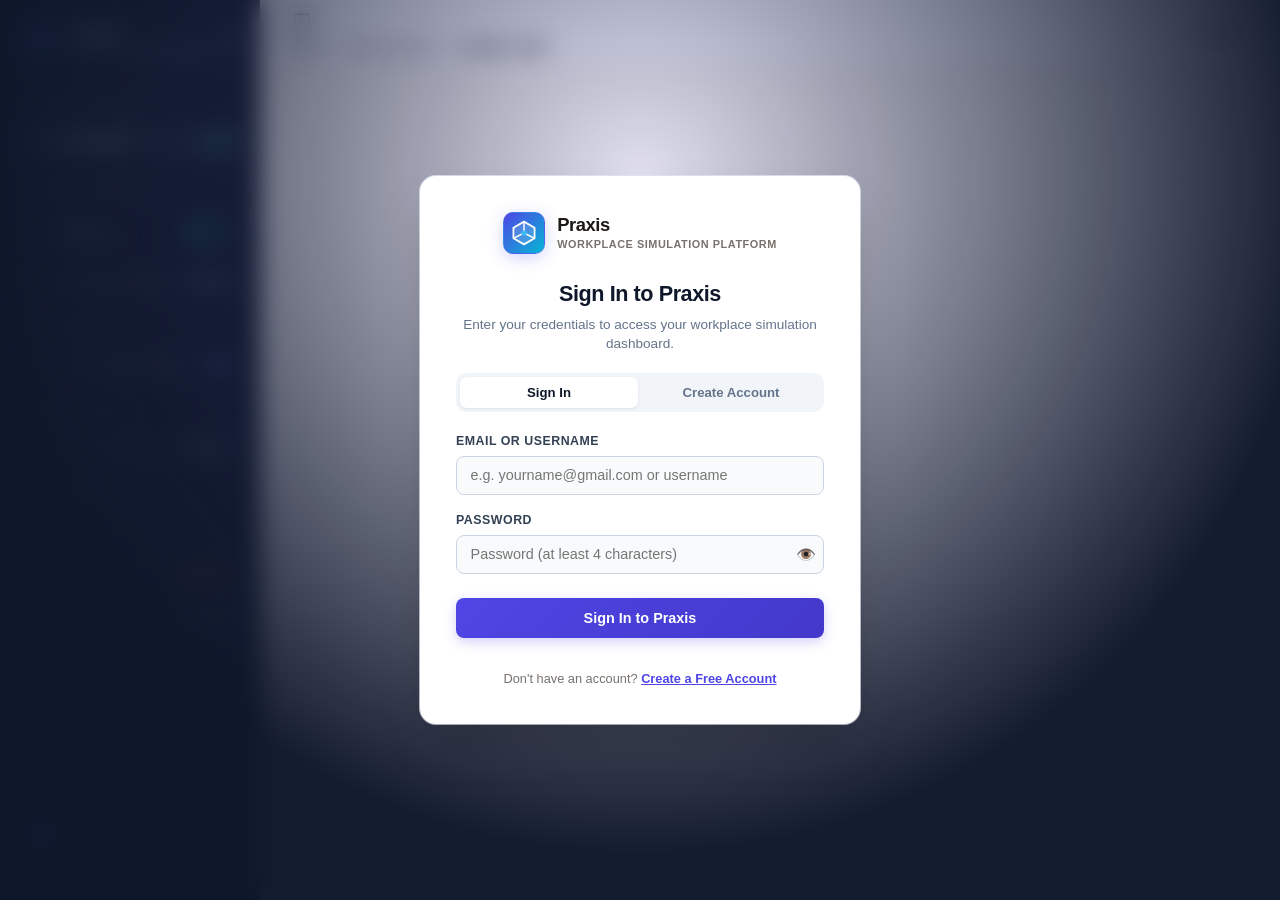
==== commit c716ffff: "Lock Admin Panel with credential gate and configure authorized admin shivam" ====
--- a/frontend/index.html
+++ b/frontend/index.html
@@ -188,12 +188,13 @@
         </button>
 
         <div class="nav-section-label" style="margin-top: 1.25rem;">Governance</div>
-        <button class="nav-item" id="nav-admin" data-view="admin" title="Leaderboard Standings">
+        <button class="nav-item" id="nav-admin" data-view="admin" title="Admin Reviewer Portal & Standings">
           <svg viewBox="0 0 24 24" fill="none" stroke="currentColor" stroke-width="2" stroke-linecap="round" stroke-linejoin="round">
-            <polygon points="12 2 15.09 8.26 22 9.27 17 14.14 18.18 21.02 12 17.77 5.82 21.02 7 14.14 2 9.27 8.91 8.26 12 2"></polygon>
+            <rect x="3" y="11" width="18" height="11" rx="2" ry="2"></rect>
+            <path d="M7 11V7a5 5 0 0 1 10 0v4"></path>
           </svg>
-          <span>Leaderboard</span>
-          <span class="nav-pill" style="background: rgba(245, 158, 11, 0.15); color: #d97706;">⭐ Stars</span>
+          <span>Admin Panel</span>
+          <span class="nav-pill" id="admin-nav-lock-badge" style="background: rgba(245, 158, 11, 0.15); color: #d97706; font-size: 0.65rem; padding: 2px 6px;">🔒 Locked</span>
         </button>
         <button class="nav-item" id="nav-profile" data-view="profile" title="Learner Profile & App Settings">
           <svg viewBox="0 0 24 24" fill="none" stroke="currentColor" stroke-width="2" stroke-linecap="round" stroke-linejoin="round">
@@ -1359,50 +1360,108 @@
           </div>
         </section>
 
-        <!-- VIEW 4: Reviewer Portal / Leaderboard View -->
+        <!-- VIEW 4: Reviewer Portal / Leaderboard View (Admin Locked) -->
         <section class="view-section" id="view-admin" style="display: none;">
-          <div class="view-header">
-            <div class="view-badge badge-amber">Leaderboard & Standings</div>
-            <h1 class="view-title">Engineering Simulation Leaderboard</h1>
-            <p class="view-description">
-              Real-time platform rankings across all engineering tracks. Each solved production problem awards 1 Star (⭐). Solve problems across the 40-problem curriculum to climb the cohort ranks!
-            </p>
-          </div>
-
-          <!-- Leaderboard Table Card -->
-          <div class="card leaderboard-card" style="padding: 0; overflow: hidden; border-radius: 12px; border: 1px solid var(--border-color);">
-            <div style="padding: 1.25rem 1.5rem; border-bottom: 1px solid var(--border-color); display: flex; justify-content: space-between; align-items: center; flex-wrap: wrap; gap: 0.75rem; background: var(--bg-card);">
-              <div>
-                <h2 class="card-title" style="margin: 0; font-size: 1.1rem; display: flex; align-items: center; gap: 8px;">
-                  <span>🏆</span> Candidate Standings
-                </h2>
-                <p class="card-subtitle" style="margin: 4px 0 0 0; font-size: 0.8rem;">
-                  Rankings based on verified problem solutions. 1 solved problem = 1 ⭐ Point.
-                </p>
-              </div>
-              <button class="btn btn-outline btn-sm" id="leaderboard-refresh-btn" style="display: flex; align-items: center; gap: 6px;">
-                <svg viewBox="0 0 24 24" fill="none" stroke="currentColor" stroke-width="2" stroke-linecap="round" stroke-linejoin="round" style="width: 14px; height: 14px;">
-                  <polyline points="23 4 23 10 17 10"></polyline>
-                  <path d="M20.49 15a9 9 0 1 1-2.12-9.36L23 10"></path>
-                </svg>
-                Refresh Rankings
-              </button>
-            </div>
-
-            <div class="table-container" style="overflow-x: auto;">
-              <table class="data-table leaderboard-table" id="leaderboard-table" style="width: 100%; border-collapse: collapse;">
-                <thead>
-                  <tr style="background: var(--bg-secondary);">
-                    <th style="padding: 14px 18px; text-align: left; font-size: 0.78rem; text-transform: uppercase; color: var(--text-muted); width: 80px;">Rank</th>
-                    <th style="padding: 14px 18px; text-align: left; font-size: 0.78rem; text-transform: uppercase; color: var(--text-muted);">Name</th>
-                    <th style="padding: 14px 18px; text-align: left; font-size: 0.78rem; text-transform: uppercase; color: var(--text-muted);">Job Role</th>
-                    <th style="padding: 14px 18px; text-align: right; font-size: 0.78rem; text-transform: uppercase; color: var(--text-muted); width: 140px;">Points</th>
-                  </tr>
-                </thead>
-                <tbody id="leaderboard-tbody">
-                  <!-- Populated dynamically -->
-                </tbody>
-              </table>
+          <!-- ADMIN LOCKED GATE (Visible when not logged in as admin 'shivam') -->
+          <div id="admin-locked-gate" style="display: block;">
+            <div class="view-header" style="text-align: center; max-width: 600px; margin: 0 auto 1.75rem auto;">
+              <div class="view-badge badge-amber" style="display: inline-flex; align-items: center; gap: 6px;">
+                <span>🔒</span> Restricted Governance Access
+              </div>
+              <h1 class="view-title" style="margin-top: 0.5rem;">Administrator Panel Locked</h1>
+              <p class="view-description">
+                This governance and reviewer portal is strictly restricted to verified platform administrators. Access requires authorized administrator credentials for account: <strong>shivam</strong>.
+              </p>
+            </div>
+
+            <div class="card" style="max-width: 480px; margin: 0 auto; padding: 2rem; border-radius: 12px; border: 1px solid var(--border-color); background: var(--bg-card); box-shadow: 0 10px 25px -5px rgba(0,0,0,0.1);">
+              <div style="font-size: 3rem; text-align: center; margin-bottom: 0.75rem;">🔒</div>
+              <h2 style="font-size: 1.25rem; font-weight: 800; text-align: center; margin: 0 0 0.5rem 0; color: var(--text-primary);">
+                Administrator Verification Required
+              </h2>
+              <p style="font-size: 0.85rem; color: var(--text-muted); text-align: center; margin: 0 0 1.25rem 0; line-height: 1.4;">
+                Enter administrator credentials below to unlock the Reviewer Portal and Candidate Leaderboard.
+              </p>
+
+              <div id="admin-gate-current-status" style="padding: 10px 14px; border-radius: 8px; font-size: 0.82rem; text-align: center; margin-bottom: 1.25rem; background: rgba(245, 158, 11, 0.1); color: #f59e0b; border: 1px solid rgba(245, 158, 11, 0.25); font-weight: 600;">
+                You are not currently authenticated as an administrator.
+              </div>
+
+              <form id="admin-gate-unlock-form" style="display: flex; flex-direction: column; gap: 14px;">
+                <div>
+                  <label for="admin-gate-username" style="display: block; font-size: 0.8rem; font-weight: 700; color: var(--text-secondary); margin-bottom: 5px;">
+                    Administrator Username
+                  </label>
+                  <input type="text" id="admin-gate-username" value="shivam" style="width: 100%; box-sizing: border-box; padding: 10px 12px; border: 1px solid var(--border-color); border-radius: 8px; background: var(--bg-input); color: var(--text-primary); font-size: 0.9rem; font-weight: 600;" required autocomplete="username">
+                </div>
+
+                <div>
+                  <label for="admin-gate-password" style="display: block; font-size: 0.8rem; font-weight: 700; color: var(--text-secondary); margin-bottom: 5px;">
+                    Administrator Password
+                  </label>
+                  <input type="password" id="admin-gate-password" placeholder="Enter admin password..." style="width: 100%; box-sizing: border-box; padding: 10px 12px; border: 1px solid var(--border-color); border-radius: 8px; background: var(--bg-input); color: var(--text-primary); font-size: 0.9rem;" required autocomplete="current-password">
+                </div>
+
+                <div id="admin-gate-error" style="display: none; padding: 8px 12px; border-radius: 6px; background: rgba(239, 68, 68, 0.1); border: 1px solid rgba(239, 68, 68, 0.25); color: #ef4444; font-size: 0.82rem; font-weight: 600;"></div>
+
+                <button type="submit" class="btn btn-primary" id="admin-gate-submit-btn" style="padding: 12px; font-weight: 700; border-radius: 8px; font-size: 0.92rem; display: flex; align-items: center; justify-content: center; gap: 8px; margin-top: 4px; cursor: pointer;">
+                  <span>🔓</span> Unlock Admin Panel
+                </button>
+              </form>
+
+              <div style="text-align: center; margin-top: 1rem; font-size: 0.75rem; color: var(--text-muted);">
+                Authorized Administrator Account: <code>shivam</code>
+              </div>
+            </div>
+          </div>
+
+          <!-- ADMIN UNLOCKED CONTENT (Visible ONLY when user is 'shivam') -->
+          <div id="admin-unlocked-content" style="display: none;">
+            <div class="view-header">
+              <div class="view-badge badge-emerald" style="display: inline-flex; align-items: center; gap: 6px;">
+                <span>👑</span> Administrator Access Verified
+              </div>
+              <h1 class="view-title">Admin Reviewer Portal & Leaderboard</h1>
+              <p class="view-description">
+                Active administrator session: <strong>@shivam</strong>. Real-time platform candidate rankings across all engineering tracks. Each solved production problem awards 1 Star (⭐).
+              </p>
+            </div>
+
+            <!-- Leaderboard Table Card -->
+            <div class="card leaderboard-card" style="padding: 0; overflow: hidden; border-radius: 12px; border: 1px solid var(--border-color);">
+              <div style="padding: 1.25rem 1.5rem; border-bottom: 1px solid var(--border-color); display: flex; justify-content: space-between; align-items: center; flex-wrap: wrap; gap: 0.75rem; background: var(--bg-card);">
+                <div>
+                  <h2 class="card-title" style="margin: 0; font-size: 1.1rem; display: flex; align-items: center; gap: 8px;">
+                    <span>🏆</span> Candidate Standings
+                  </h2>
+                  <p class="card-subtitle" style="margin: 4px 0 0 0; font-size: 0.8rem;">
+                    Rankings based on verified problem solutions. 1 solved problem = 1 ⭐ Point.
+                  </p>
+                </div>
+                <button class="btn btn-outline btn-sm" id="leaderboard-refresh-btn" style="display: flex; align-items: center; gap: 6px;">
+                  <svg viewBox="0 0 24 24" fill="none" stroke="currentColor" stroke-width="2" stroke-linecap="round" stroke-linejoin="round" style="width: 14px; height: 14px;">
+                    <polyline points="23 4 23 10 17 10"></polyline>
+                    <path d="M20.49 15a9 9 0 1 1-2.12-9.36L23 10"></path>
+                  </svg>
+                  Refresh Rankings
+                </button>
+              </div>
+
+              <div class="table-container" style="overflow-x: auto;">
+                <table class="data-table leaderboard-table" id="leaderboard-table" style="width: 100%; border-collapse: collapse;">
+                  <thead>
+                    <tr style="background: var(--bg-secondary);">
+                      <th style="padding: 14px 18px; text-align: left; font-size: 0.78rem; text-transform: uppercase; color: var(--text-muted); width: 80px;">Rank</th>
+                      <th style="padding: 14px 18px; text-align: left; font-size: 0.78rem; text-transform: uppercase; color: var(--text-muted);">Name</th>
+                      <th style="padding: 14px 18px; text-align: left; font-size: 0.78rem; text-transform: uppercase; color: var(--text-muted);">Job Role</th>
+                      <th style="padding: 14px 18px; text-align: right; font-size: 0.78rem; text-transform: uppercase; color: var(--text-muted); width: 140px;">Points</th>
+                    </tr>
+                  </thead>
+                  <tbody id="leaderboard-tbody">
+                    <!-- Populated dynamically -->
+                  </tbody>
+                </table>
+              </div>
             </div>
           </div>
         </section>
--- a/frontend/styles.css
+++ b/frontend/styles.css
@@ -4325,6 +4325,18 @@
   box-shadow: 0 2px 4px rgba(0, 0, 0, 0.02) !important;
   border-color: #cbd5e1 !important;
   background: #ffffff !important;
+}
+
+.prob-catalog-card.dashboard-card-locked {
+  opacity: 0.72;
+  filter: grayscale(20%);
+  cursor: not-allowed !important;
+}
+
+.prob-catalog-card.dashboard-card-locked:hover {
+  transform: none !important;
+  border-color: #cbd5e1 !important;
+  box-shadow: none !important;
 }
 
 .dashboard-card-locked-inner {
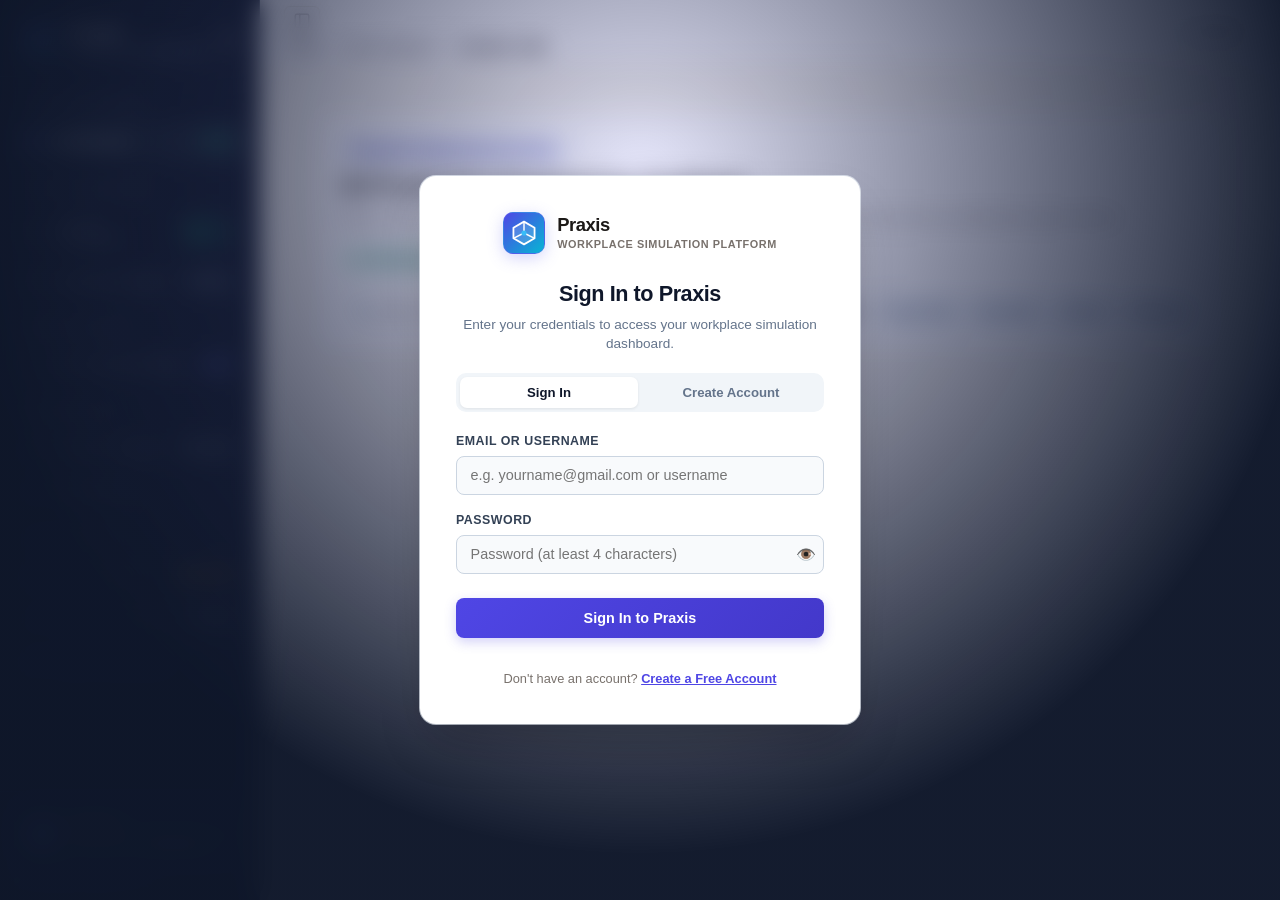
==== commit 9df65e7e: "Set problem catalog as default visible view and ensure filter parameter propagates to openProblemsCa" ====
--- a/frontend/index.html
+++ b/frontend/index.html
@@ -1111,7 +1111,7 @@
         <!-- VIEW: 40 Production Problems Workspace -->
         <section class="view-section" id="view-problems">
           <!-- Catalog Mode (Browse all 40 questions) -->
-          <div id="problems-catalog-container" class="problems-catalog-container" style="display: none;">
+          <div id="problems-catalog-container" class="problems-catalog-container" style="display: block;">
             <div class="problems-catalog-header card">
               <div style="display: flex; justify-content: space-between; align-items: flex-start; gap: 1rem; flex-wrap: wrap;">
                 <div>
@@ -1149,7 +1149,7 @@
           </div>
 
           <!-- Single Problem Solving Workspace (Only active question is displayed) -->
-          <div id="problem-detail-container" class="problem-detail-panel">
+          <div id="problem-detail-container" class="problem-detail-panel" style="display: none;">
             <!-- Rendered dynamically via JS with Question Nav Toolbar + Scenario + Code Editor -->
           </div>
         </section>
@@ -1427,6 +1427,44 @@
               </p>
             </div>
 
+            <!-- Admin Active Session Control Bar -->
+            <div class="card admin-session-card" style="margin-bottom: 1.5rem; padding: 1.1rem 1.5rem; border-radius: 12px; border: 1px solid rgba(16, 185, 129, 0.3); background: var(--bg-card); box-shadow: 0 4px 16px -2px rgba(16, 185, 129, 0.08); display: flex; justify-content: space-between; align-items: center; flex-wrap: wrap; gap: 1rem;">
+              <div style="display: flex; align-items: center; gap: 12px;">
+                <div style="width: 44px; height: 44px; border-radius: 10px; background: rgba(16, 185, 129, 0.15); display: flex; align-items: center; justify-content: center; font-size: 1.4rem; border: 1px solid rgba(16, 185, 129, 0.3); flex-shrink: 0;">
+                  👑
+                </div>
+                <div>
+                  <div style="font-weight: 800; font-size: 0.96rem; color: var(--text-primary); display: flex; align-items: center; gap: 8px;">
+                    <span>Administrator: @shivam</span>
+                    <span class="badge badge-emerald" style="font-size: 0.7rem; padding: 2px 8px;">Full Governance</span>
+                  </div>
+                  <div style="font-size: 0.78rem; color: var(--text-muted); margin-top: 2px; display: flex; align-items: center; gap: 6px;">
+                    <span style="display: inline-block; width: 7px; height: 7px; border-radius: 50%; background: #10b981; box-shadow: 0 0 6px #10b981;"></span>
+                    <span>Admin Session Active • Reviewer Controls Enabled</span>
+                  </div>
+                </div>
+              </div>
+
+              <div style="display: flex; align-items: center; gap: 10px; flex-wrap: wrap;">
+                <button class="btn btn-outline btn-sm" id="btn-admin-refresh-top" style="display: flex; align-items: center; gap: 6px; padding: 8px 14px; font-weight: 600; border-radius: 8px; font-size: 0.82rem;">
+                  <svg viewBox="0 0 24 24" fill="none" stroke="currentColor" stroke-width="2" stroke-linecap="round" stroke-linejoin="round" style="width: 14px; height: 14px;">
+                    <polyline points="23 4 23 10 17 10"></polyline>
+                    <path d="M20.49 15a9 9 0 1 1-2.12-9.36L23 10"></path>
+                  </svg>
+                  Refresh Data
+                </button>
+
+                <button class="btn btn-sm" id="btn-admin-logout" style="display: flex; align-items: center; gap: 7px; padding: 8px 16px; font-weight: 700; border-radius: 8px; background: #ef4444; color: #ffffff; border: 1px solid #dc2626; cursor: pointer; font-size: 0.82rem; box-shadow: 0 2px 8px rgba(239, 68, 68, 0.25); transition: all 0.2s;">
+                  <svg viewBox="0 0 24 24" width="14" height="14" fill="none" stroke="currentColor" stroke-width="2" stroke-linecap="round" stroke-linejoin="round">
+                    <path d="M9 21H5a2 2 0 0 1-2-2V5a2 2 0 0 1 2-2h4"></path>
+                    <polyline points="16 17 21 12 16 7"></polyline>
+                    <line x1="21" y1="12" x2="9" y2="12"></line>
+                  </svg>
+                  Exit & Log Out of Admin
+                </button>
+              </div>
+            </div>
+
             <!-- Leaderboard Table Card -->
             <div class="card leaderboard-card" style="padding: 0; overflow: hidden; border-radius: 12px; border: 1px solid var(--border-color);">
               <div style="padding: 1.25rem 1.5rem; border-bottom: 1px solid var(--border-color); display: flex; justify-content: space-between; align-items: center; flex-wrap: wrap; gap: 0.75rem; background: var(--bg-card);">
@@ -1438,13 +1476,23 @@
                     Rankings based on verified problem solutions. 1 solved problem = 1 ⭐ Point.
                   </p>
                 </div>
-                <button class="btn btn-outline btn-sm" id="leaderboard-refresh-btn" style="display: flex; align-items: center; gap: 6px;">
-                  <svg viewBox="0 0 24 24" fill="none" stroke="currentColor" stroke-width="2" stroke-linecap="round" stroke-linejoin="round" style="width: 14px; height: 14px;">
-                    <polyline points="23 4 23 10 17 10"></polyline>
-                    <path d="M20.49 15a9 9 0 1 1-2.12-9.36L23 10"></path>
-                  </svg>
-                  Refresh Rankings
-                </button>
+                <div style="display: flex; align-items: center; gap: 8px;">
+                  <button class="btn btn-outline btn-sm" id="leaderboard-refresh-btn" style="display: flex; align-items: center; gap: 6px;">
+                    <svg viewBox="0 0 24 24" fill="none" stroke="currentColor" stroke-width="2" stroke-linecap="round" stroke-linejoin="round" style="width: 14px; height: 14px;">
+                      <polyline points="23 4 23 10 17 10"></polyline>
+                      <path d="M20.49 15a9 9 0 1 1-2.12-9.36L23 10"></path>
+                    </svg>
+                    Refresh Rankings
+                  </button>
+                  <button class="btn btn-outline btn-sm" id="btn-admin-quick-logout" title="Lock Admin & Sign Out" style="display: flex; align-items: center; gap: 6px; color: #ef4444; border-color: rgba(239, 68, 68, 0.35); font-weight: 600;">
+                    <svg viewBox="0 0 24 24" width="13" height="13" fill="none" stroke="currentColor" stroke-width="2">
+                      <path d="M9 21H5a2 2 0 0 1-2-2V5a2 2 0 0 1 2-2h4"></path>
+                      <polyline points="16 17 21 12 16 7"></polyline>
+                      <line x1="21" y1="12" x2="9" y2="12"></line>
+                    </svg>
+                    Log Out
+                  </button>
+                </div>
               </div>
 
               <div class="table-container" style="overflow-x: auto;">
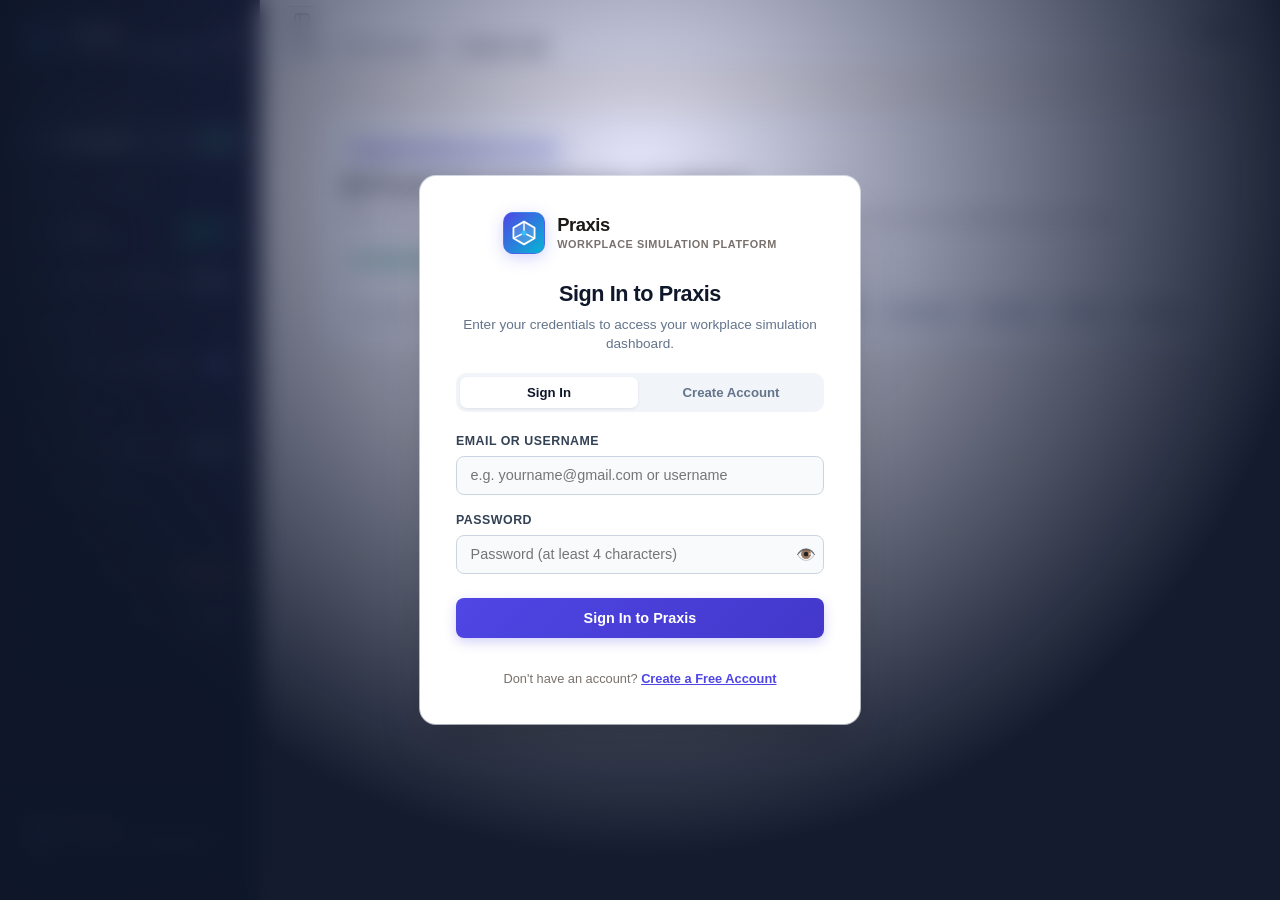
==== commit fb7adfa6: "Refactor Profile & Settings: declutter layout, add profile editing, questions solved tracker, and to" ====
--- a/frontend/index.html
+++ b/frontend/index.html
@@ -1516,165 +1516,164 @@
 
         <!-- VIEW 5: Learner Profile & App Settings Activity -->
         <section class="view-section" id="view-profile" style="display: none;">
-          <div class="view-header">
-            <div class="view-badge badge-emerald">Account & App Settings</div>
-            <h1 class="view-title">Learner Profile & Application Settings</h1>
-            <p class="view-description">
-              Manage your engineering simulation credentials, inspect verified progress across the 40-problem curriculum, and configure your appearance and account preferences.
-            </p>
-          </div>
-
-          <!-- Official Certificate of Completion Banner -->
-          <div id="profile-certificate-banner"></div>
-
-          <div class="profile-layout">
-            <div class="profile-left-col">
+          <div class="view-header" style="display: flex; justify-content: space-between; align-items: flex-start; flex-wrap: wrap; gap: 1rem; margin-bottom: 2rem;">
+            <div>
+              <h1 class="view-title" style="margin-bottom: 0.35rem;">Profile & Account Settings</h1>
+              <p class="view-description" style="margin: 0; color: var(--text-secondary); max-width: 620px;">
+                Manage your profile identity, contact details, account preferences, and view your verified question solving milestones.
+              </p>
+            </div>
+            <!-- Theme Toggle Button properly aligned in the right upper section -->
+            <div class="profile-header-actions" style="display: flex; align-items: center; gap: 12px;">
+              <button type="button" class="btn btn-outline" id="profile-theme-toggle-btn" title="Toggle Light / Dark Theme" style="display: inline-flex; align-items: center; gap: 8px; font-weight: 700; padding: 8px 16px; border-radius: 8px; font-size: 0.85rem; cursor: pointer;">
+                <span id="profile-theme-icon">🌙</span>
+                <span id="profile-theme-label">Dark Mode</span>
+              </button>
+            </div>
+          </div>
+
+          <div class="profile-layout" style="display: grid; grid-template-columns: 340px 1fr; gap: 2rem; align-items: start;">
+            <!-- Left Column: Identity, Solved Milestones & Session -->
+            <div class="profile-left-col" style="display: flex; flex-direction: column; gap: 1.5rem;">
               <!-- Learner Identity Card -->
-              <div class="profile-card card">
-                <div class="profile-avatar" id="profile-main-avatar">👨‍💻</div>
-                <h2 class="profile-name" id="profile-main-name">Learner Practitioner</h2>
-                <div class="profile-role-badge" id="profile-main-role-badge">🔒 Cloud Engineer (Permanent Track)</div>
-                <p class="profile-tagline" id="profile-main-tagline">Active Candidate practicing real production incidents, telemetry triage, and code fixes.</p>
-
-                <div class="profile-stats-grid">
-                  <div class="pstat-item">
-                    <div class="pstat-num" id="pstat-problems">0/40</div>
-                    <div class="pstat-label">Problems Solved</div>
+              <div class="profile-card card" style="padding: 1.75rem; text-align: center;">
+                <div class="profile-avatar" id="profile-main-avatar" style="width: 72px; height: 72px; margin: 0 auto 0.75rem auto; border-radius: 50%; background: linear-gradient(135deg, #4f46e5, #06b6d4); color: #ffffff; display: flex; align-items: center; justify-content: center; font-size: 1.6rem; font-weight: 800; box-shadow: 0 4px 12px rgba(79, 70, 229, 0.25);">👨‍💻</div>
+                <h2 class="profile-name" id="profile-main-name" style="font-size: 1.3rem; font-weight: 800; margin-bottom: 0.25rem;">Learner Practitioner</h2>
+                <div style="font-size: 0.82rem; color: var(--text-muted); font-weight: 600; margin-bottom: 0.5rem;" id="profile-main-username">@learner</div>
+                <div class="profile-role-badge" id="profile-main-role-badge" style="margin-bottom: 0.5rem;">🔒 Cloud Engineer (Permanent Track)</div>
+                <p class="profile-tagline" id="profile-main-tagline" style="font-size: 0.84rem; color: var(--text-secondary); margin-bottom: 1rem; line-height: 1.4;">Active Candidate practicing real production incidents, telemetry triage, and code fixes.</p>
+
+                <!-- Questions Solved Milestone Section (Requirement 5) -->
+                <div class="profile-solved-widget" style="padding: 1.25rem; background: var(--bg-secondary); border: 1px solid var(--border-color); border-radius: 10px; text-align: left;">
+                  <div style="display: flex; justify-content: space-between; align-items: center; margin-bottom: 0.5rem;">
+                    <span style="font-size: 0.72rem; font-weight: 800; text-transform: uppercase; color: var(--text-muted); letter-spacing: 0.05em;">Questions Solved</span>
+                    <span class="badge badge-emerald" id="profile-solved-badge" style="font-size: 0.72rem; padding: 2px 8px; font-weight: 700;">0/40 Solved</span>
                   </div>
-                  <div class="pstat-item">
-                    <div class="pstat-num" id="pstat-completed">0</div>
-                    <div class="pstat-label">Missions Solved</div>
+                  <div style="display: flex; align-items: baseline; gap: 6px; margin-bottom: 0.5rem;">
+                    <span style="font-size: 1.75rem; font-weight: 800; color: var(--primary);" id="profile-solved-big-count">0</span>
+                    <span style="font-size: 0.88rem; color: var(--text-muted); font-weight: 600;">/ 40 Solved</span>
+                    <span style="margin-left: auto; font-size: 0.82rem; font-weight: 700; color: #f59e0b;" id="profile-points-pill">⭐ 0 Stars</span>
                   </div>
-                  <div class="pstat-item">
-                    <div class="pstat-num" id="pstat-avg-score">--</div>
-                    <div class="pstat-label">Avg Rubric Score</div>
+                  <div style="width: 100%; height: 8px; background: var(--border-color); border-radius: 999px; overflow: hidden; margin-bottom: 0.75rem;">
+                    <div id="profile-solved-progress-fill" style="height: 100%; width: 0%; background: linear-gradient(90deg, #4f46e5, #10b981); border-radius: 999px; transition: width 0.3s ease;"></div>
                   </div>
-                  <div class="pstat-item">
-                    <div class="pstat-num" id="pstat-readiness">In Training</div>
-                    <div class="pstat-label">Workplace Readiness</div>
+                  <div style="display: grid; grid-template-columns: 1fr 1fr; gap: 8px; font-size: 0.78rem;">
+                    <div style="background: var(--bg-card); padding: 8px 10px; border-radius: 6px; border: 1px solid var(--border-color);">
+                      <div style="color: var(--text-muted); font-size: 0.68rem; text-transform: uppercase; font-weight: 700;">Phase 1: Basic</div>
+                      <strong style="color: var(--text-primary); font-size: 0.92rem;" id="profile-basic-count">0 / 20</strong>
+                    </div>
+                    <div style="background: var(--bg-card); padding: 8px 10px; border-radius: 6px; border: 1px solid var(--border-color);">
+                      <div style="color: var(--text-muted); font-size: 0.68rem; text-transform: uppercase; font-weight: 700;">Phase 2: Inter</div>
+                      <strong style="color: var(--text-primary); font-size: 0.92rem;" id="profile-inter-count">0 / 20</strong>
+                    </div>
                   </div>
                 </div>
 
-                <!-- Account Identity Details -->
-                <div class="profile-identity-details" style="margin-top: 1.25rem; padding-top: 1rem; border-top: 1px solid var(--border-color); font-size: 0.82rem; display: flex; flex-direction: column; gap: 8px;">
-                  <div style="display: flex; justify-content: space-between;">
-                    <span style="color: var(--text-muted);">Account Handle:</span>
-                    <strong style="color: var(--text-primary);" id="profile-main-username">@learner</strong>
+                <!-- Basic Details Summary View -->
+                <div style="margin-top: 1.25rem; padding-top: 1rem; border-top: 1px solid var(--border-color); font-size: 0.82rem; display: flex; flex-direction: column; gap: 8px; text-align: left;">
+                  <div style="display: flex; justify-content: space-between; align-items: center;">
+                    <span style="color: var(--text-muted);">Phone Number:</span>
+                    <span style="color: var(--text-primary); font-weight: 600;" id="display-profile-phone">Not provided</span>
                   </div>
-                  <div style="display: flex; justify-content: space-between;">
-                    <span style="color: var(--text-muted);">Account Status:</span>
-                    <span class="badge badge-emerald" style="padding: 2px 8px; font-size: 0.72rem;">Verified Candidate</span>
+                  <div style="display: flex; justify-content: space-between; align-items: center;">
+                    <span style="color: var(--text-muted);">Email Address:</span>
+                    <span style="color: var(--text-primary); font-weight: 600;" id="display-profile-email">Not provided</span>
                   </div>
-                  <div style="display: flex; justify-content: space-between;">
-                    <span style="color: var(--text-muted);">Assigned Track:</span>
-                    <strong style="color: var(--primary);" id="profile-main-track-display">Cloud Engineer & SRE</strong>
+                  <div style="display: flex; justify-content: space-between; align-items: center;">
+                    <span style="color: var(--text-muted);">Location:</span>
+                    <span style="color: var(--text-primary); font-weight: 600;" id="display-profile-location">Not provided</span>
                   </div>
                 </div>
               </div>
 
-              <!-- Application Settings Card: Theme & Appearance -->
-              <div class="settings-card card" style="margin-top: 1.5rem;">
-                <h3 class="card-title" style="display: flex; align-items: center; gap: 8px;">
-                  <span>🎨</span> App Appearance & Theme
+              <!-- Session & Data Actions Card -->
+              <div class="card" style="padding: 1.5rem;">
+                <h3 class="card-title" style="margin: 0 0 0.5rem 0; font-size: 0.95rem; font-weight: 800; display: flex; align-items: center; gap: 8px;">
+                  <span>⚙️</span> Session Management
                 </h3>
-                <p class="card-subtitle">Choose your preferred visual presentation style for the simulation workspace:</p>
-
-                <div class="theme-selection-grid" style="display: grid; grid-template-columns: 1fr 1fr; gap: 10px; margin-top: 1rem;">
-                  <button type="button" class="theme-choice-btn" id="theme-choice-light" style="padding: 12px; border: 2px solid var(--border-color); border-radius: 8px; background: #f9f7f1; color: #1e293b; cursor: pointer; text-align: center; display: flex; flex-direction: column; align-items: center; gap: 6px; font-weight: 600; font-size: 0.84rem; transition: all 0.2s;">
-                    <span style="font-size: 1.4rem;">☀️</span>
-                    <span>Warm Cream Light</span>
-                    <span style="font-size: 0.7rem; color: #64748b; font-weight: normal;">Soft contrast, easy on eyes</span>
+                <p class="card-subtitle" style="margin-bottom: 1rem; font-size: 0.8rem;">Export records, manage local workspace drafts, or end session:</p>
+                <div style="display: flex; flex-direction: column; gap: 8px;">
+                  <button class="btn btn-outline btn-block" id="btn-export-transcript" style="font-size: 0.82rem;">
+                    Export Verified Transcript (.md)
                   </button>
-
-                  <button type="button" class="theme-choice-btn" id="theme-choice-dark" style="padding: 12px; border: 2px solid var(--border-color); border-radius: 8px; background: #0f172a; color: #f8fafc; cursor: pointer; text-align: center; display: flex; flex-direction: column; align-items: center; gap: 6px; font-weight: 600; font-size: 0.84rem; transition: all 0.2s;">
-                    <span style="font-size: 1.4rem;">🌙</span>
-                    <span>Midnight Dark</span>
-                    <span style="font-size: 0.7rem; color: #94a3b8; font-weight: normal;">Sleek dark engineering IDE</span>
-                  </button>
-                </div>
-              </div>
-
-              <!-- Account Actions & Session Management -->
-              <div class="danger-zone-card card" style="margin-top: 1.5rem;">
-                <h3 class="card-title" style="display: flex; align-items: center; gap: 8px;">
-                  <span>⚙️</span> Session & Data Management
-                </h3>
-                <p class="card-subtitle">Export records, manage local browser workspace, or end your session:</p>
-
-                <div class="profile-actions" style="margin-top: 1rem; display: flex; flex-direction: column; gap: 10px;">
-                  <button class="btn btn-outline btn-block" id="btn-export-transcript">
-                    <svg viewBox="0 0 24 24" fill="none" stroke="currentColor" stroke-width="2" stroke-linecap="round" stroke-linejoin="round" class="btn-icon">
-                      <path d="M21 15v4a2 2 0 0 1-2 2H5a2 2 0 0 1-2-2v-4"></path>
-                      <polyline points="7 10 12 15 17 10"></polyline>
-                      <line x1="12" y1="15" x2="12" y2="3"></line>
-                    </svg>
-                    Export Verified Transcript (Markdown)
-                  </button>
-                  <button class="btn btn-sidebar-outline btn-block" id="btn-reset-progress">
+                  <button class="btn btn-sidebar-outline btn-block" id="btn-reset-progress" style="font-size: 0.82rem;">
                     Clear Local Drafts
                   </button>
-                  <button class="btn btn-danger btn-block" id="btn-profile-logout" style="background: #ef4444; color: white; border: none; padding: 10px 14px; font-weight: 700; border-radius: 6px; cursor: pointer; display: flex; align-items: center; justify-content: center; gap: 8px; margin-top: 0.5rem;">
-                    <svg viewBox="0 0 24 24" width="16" height="16" fill="none" stroke="currentColor" stroke-width="2">
-                      <path d="M9 21H5a2 2 0 0 1-2-2V5a2 2 0 0 1 2-2h4"></path>
-                      <polyline points="16 17 21 12 16 7"></polyline>
-                      <line x1="21" y1="12" x2="9" y2="12"></line>
-                    </svg>
+                  <button class="btn btn-danger btn-block" id="btn-profile-logout" style="background: #ef4444; color: white; border: none; padding: 10px 14px; font-weight: 700; border-radius: 6px; cursor: pointer; display: flex; align-items: center; justify-content: center; gap: 8px; margin-top: 0.25rem; font-size: 0.82rem;">
                     Log Out of Praxis Account
                   </button>
                 </div>
               </div>
             </div>
 
-            <div class="profile-right-col">
-              <!-- Curriculum Progress Summary Card -->
-              <div class="curriculum-summary-card card">
-                <div class="card-header-flex">
+            <!-- Right Column: Edit Profile & Personal Details Form + Solved Activity -->
+            <div class="profile-right-col" style="display: flex; flex-direction: column; gap: 1.5rem;">
+              <!-- Edit Profile & Settings Card (Requirement 5) -->
+              <div class="card" style="padding: 1.75rem;">
+                <div style="display: flex; justify-content: space-between; align-items: center; margin-bottom: 1.25rem; padding-bottom: 0.75rem; border-bottom: 1px solid var(--border-color); flex-wrap: wrap; gap: 0.75rem;">
                   <div>
-                    <h3 class="card-title">Production Problem Bank Progress (40 Real Issues)</h3>
-                    <p class="card-subtitle">Progress tracking across 20 Basic (with SOP Help) and 20 Intermediate (Standalone) problems.</p>
+                    <h3 class="card-title" style="margin: 0; font-size: 1.15rem; font-weight: 800; display: flex; align-items: center; gap: 8px;">
+                      <span>✏️</span> Edit Profile & Personal Details
+                    </h3>
+                    <p style="margin: 4px 0 0 0; font-size: 0.85rem; color: var(--text-secondary);">
+                      Update your name, phone number, and engineering background details.
+                    </p>
                   </div>
-                  <button class="btn btn-primary btn-sm" id="profile-jump-problems-btn">
-                    Go to Problems ➔
+                  <button type="button" class="btn btn-primary btn-sm" id="btn-save-profile-details" style="font-size: 0.82rem; font-weight: 700; padding: 8px 18px;">
+                    Save Profile Changes
                   </button>
                 </div>
 
-                <div style="margin: 1rem 0;">
-                  <div style="display: flex; justify-content: space-between; font-size: 0.85rem; font-weight: 700; margin-bottom: 6px;">
-                    <span>Overall Problem Bank Completion</span>
-                    <span id="profile-problems-pct">0% (0 of 40)</span>
+                <form id="edit-profile-form" onsubmit="return false;">
+                  <div style="display: grid; grid-template-columns: 1fr 1fr; gap: 1.25rem;">
+                    <div class="form-group">
+                      <label for="edit-profile-fullname" style="display: block; font-size: 0.8rem; font-weight: 700; color: var(--text-secondary); margin-bottom: 0.4rem;">Full Name</label>
+                      <input type="text" id="edit-profile-fullname" class="field-input" placeholder="e.g. Shivam" style="width: 100%; padding: 10px 12px; border-radius: 8px; border: 1px solid var(--border-color); background: var(--bg-card); color: var(--text-primary); font-size: 0.88rem;">
+                    </div>
+
+                    <div class="form-group">
+                      <label for="edit-profile-phone" style="display: block; font-size: 0.8rem; font-weight: 700; color: var(--text-secondary); margin-bottom: 0.4rem;">Phone Number</label>
+                      <input type="tel" id="edit-profile-phone" class="field-input" placeholder="e.g. +91 98765 43210" style="width: 100%; padding: 10px 12px; border-radius: 8px; border: 1px solid var(--border-color); background: var(--bg-card); color: var(--text-primary); font-size: 0.88rem;">
+                    </div>
+
+                    <div class="form-group">
+                      <label for="edit-profile-email" style="display: block; font-size: 0.8rem; font-weight: 700; color: var(--text-secondary); margin-bottom: 0.4rem;">Email Address</label>
+                      <input type="email" id="edit-profile-email" class="field-input" placeholder="e.g. shivam@example.com" style="width: 100%; padding: 10px 12px; border-radius: 8px; border: 1px solid var(--border-color); background: var(--bg-card); color: var(--text-primary); font-size: 0.88rem;">
+                    </div>
+
+                    <div class="form-group">
+                      <label for="edit-profile-location" style="display: block; font-size: 0.8rem; font-weight: 700; color: var(--text-secondary); margin-bottom: 0.4rem;">Location / Timezone</label>
+                      <input type="text" id="edit-profile-location" class="field-input" placeholder="e.g. Mohali, Punjab (IST)" style="width: 100%; padding: 10px 12px; border-radius: 8px; border: 1px solid var(--border-color); background: var(--bg-card); color: var(--text-primary); font-size: 0.88rem;">
+                    </div>
+
+                    <div class="form-group" style="grid-column: 1 / -1;">
+                      <label for="edit-profile-headline" style="display: block; font-size: 0.8rem; font-weight: 700; color: var(--text-secondary); margin-bottom: 0.4rem;">Professional Headline / Bio</label>
+                      <input type="text" id="edit-profile-headline" class="field-input" placeholder="e.g. Cloud & Systems SRE | Production Incident Triage" style="width: 100%; padding: 10px 12px; border-radius: 8px; border: 1px solid var(--border-color); background: var(--bg-card); color: var(--text-primary); font-size: 0.88rem;">
+                    </div>
+
+                    <div class="form-group" style="grid-column: 1 / -1;">
+                      <label for="edit-profile-github" style="display: block; font-size: 0.8rem; font-weight: 700; color: var(--text-secondary); margin-bottom: 0.4rem;">GitHub / Portfolio URL</label>
+                      <input type="url" id="edit-profile-github" class="field-input" placeholder="e.g. https://github.com/shi-vam53" style="width: 100%; padding: 10px 12px; border-radius: 8px; border: 1px solid var(--border-color); background: var(--bg-card); color: var(--text-primary); font-size: 0.88rem;">
+                    </div>
                   </div>
-                  <div style="width: 100%; height: 10px; background: var(--bg-hover); border-radius: 999px; overflow: hidden; border: 1px solid var(--border-color);">
-                    <div id="profile-problems-progress-bar" style="height: 100%; width: 0%; background: linear-gradient(90deg, #10b981, #059669); border-radius: 999px; transition: width 0.3s;"></div>
+
+                  <div style="margin-top: 1.5rem; display: flex; justify-content: space-between; align-items: center; border-top: 1px solid var(--border-color); padding-top: 1rem;">
+                    <span id="profile-save-status" style="font-size: 0.82rem; color: #10b981; font-weight: 700; display: none;">✓ Profile details successfully updated!</span>
+                    <button type="button" class="btn btn-primary" id="btn-save-profile-bottom" style="margin-left: auto; font-size: 0.85rem; font-weight: 700; padding: 10px 22px;">
+                      Save Profile Changes
+                    </button>
                   </div>
-                </div>
-
-                <div style="display: grid; grid-template-columns: 1fr 1fr; gap: 12px; margin-top: 1rem;">
-                  <div style="padding: 12px; border: 1px solid var(--border-color); border-radius: 8px; background: var(--bg-secondary);">
-                    <div style="font-size: 0.72rem; color: var(--text-muted); font-weight: 700; text-transform: uppercase;">Phase 1: Basic (with SOP Help)</div>
-                    <div style="font-size: 1.25rem; font-weight: 800; color: var(--text-primary); margin-top: 4px;" id="profile-basic-solved">0 / 20 Solved</div>
-                    <div style="font-size: 0.75rem; color: #10b981; margin-top: 2px;">Includes step-by-step resolution SOP</div>
-                  </div>
-                  <div style="padding: 12px; border: 1px solid var(--border-color); border-radius: 8px; background: var(--bg-secondary);">
-                    <div style="font-size: 0.72rem; color: var(--text-muted); font-weight: 700; text-transform: uppercase;">Phase 2: Intermediate (Standalone)</div>
-                    <div style="font-size: 1.25rem; font-weight: 800; color: var(--text-primary); margin-top: 4px;" id="profile-inter-solved">0 / 20 Solved</div>
-                    <div style="font-size: 0.75rem; color: #f59e0b; margin-top: 2px;">Independent engineering investigation</div>
-                  </div>
-                </div>
-              </div>
-
-              <!-- Competency Skills Card -->
-              <div class="skills-card card" style="margin-top: 1.5rem;">
-                <h3 class="card-title">Demonstrated Workplace Competencies</h3>
-                <p class="card-subtitle">Validated through multi-dimensional rubric evaluations:</p>
-
-                <div class="competencies-checklist" id="profile-competencies-list">
-                  <!-- Dynamic competencies checklist -->
-                </div>
-              </div>
-
-              <!-- Completed Missions History -->
-              <div class="history-card card" style="margin-top: 1.5rem;">
-                <h3 class="card-title">Completed Simulation History</h3>
+                </form>
+              </div>
+
+              <!-- Completed Simulation History Card -->
+              <div class="card" style="padding: 1.75rem;">
+                <div style="display: flex; justify-content: space-between; align-items: center; margin-bottom: 1rem; border-bottom: 1px solid var(--border-color); padding-bottom: 0.75rem;">
+                  <h3 class="card-title" style="margin: 0; font-size: 1.1rem; font-weight: 800;">Completed Questions & Incidents</h3>
+                  <button type="button" class="btn btn-outline btn-sm" id="profile-jump-problems-btn" style="font-size: 0.78rem;">
+                    Browse All Questions ➔
+                  </button>
+                </div>
                 <div class="history-list" id="profile-history-list">
                   <!-- Populated dynamically -->
                 </div>
--- a/frontend/styles.css
+++ b/frontend/styles.css
@@ -938,19 +938,22 @@
 
 .btn-outline {
   background-color: #ffffff;
-  border-color: var(--border-color);
-  color: var(--text-secondary);
+  border: 1px solid #cbd5e1;
+  color: #1e293b;
+  font-weight: 600;
+  transition: all 0.15s ease;
 }
 
 .btn-outline:hover {
-  background-color: var(--bg-subtle);
-  color: var(--text-primary);
-  border-color: #d1d5db;
+  background-color: #f1f5f9;
+  border-color: #94a3b8;
+  color: #0f172a;
 }
 
 .btn-ghost {
   background-color: transparent;
   color: var(--text-secondary);
+  transition: all 0.15s ease;
 }
 
 .btn-ghost:hover {
@@ -966,6 +969,45 @@
 .btn-icon {
   width: 16px;
   height: 16px;
+}
+
+/* Dedicated Problem Catalog Action Button */
+.prob-solve-btn {
+  background-color: #4f46e5;
+  color: #ffffff !important;
+  border: 1px solid #4338ca;
+  font-size: 0.75rem;
+  font-weight: 700;
+  padding: 4px 12px;
+  border-radius: 6px;
+  transition: all 0.18s ease;
+  box-shadow: 0 1px 3px rgba(79, 70, 229, 0.25);
+  display: inline-flex;
+  align-items: center;
+  justify-content: center;
+  gap: 4px;
+}
+
+.prob-solve-btn:hover {
+  background-color: #4338ca;
+  color: #ffffff !important;
+  border-color: #3730a3;
+  box-shadow: 0 3px 8px rgba(79, 70, 229, 0.4);
+  transform: translateY(-1px);
+}
+
+.prob-solve-btn.prob-solve-btn-solved {
+  background-color: #059669;
+  border-color: #047857;
+  color: #ffffff !important;
+  box-shadow: 0 1px 3px rgba(16, 185, 129, 0.25);
+}
+
+.prob-solve-btn.prob-solve-btn-solved:hover {
+  background-color: #047857;
+  color: #ffffff !important;
+  border-color: #065f46;
+  box-shadow: 0 3px 8px rgba(16, 185, 129, 0.4);
 }
 
 /* Badges */
@@ -1004,7 +1046,8 @@
   border: 1px solid var(--rose-100);
 }
 
-.badge-gray {
+.badge-gray,
+.badge-outline {
   background-color: var(--bg-subtle);
   color: var(--text-secondary);
   border: 1px solid var(--border-color);
@@ -2984,13 +3027,15 @@
 /* Profile / Transcript View */
 .profile-layout {
   display: grid;
-  grid-template-columns: 320px 1fr;
-  gap: 1.5rem;
+  grid-template-columns: 340px 1fr;
+  gap: 2rem;
+  align-items: start;
 }
 
 @media (max-width: 900px) {
   .profile-layout {
     grid-template-columns: 1fr;
+    gap: 1.5rem;
   }
 }
 
@@ -4561,10 +4606,96 @@
 body.dark-mode .skills-card,
 body.dark-mode .history-card,
 body.dark-mode .certificate-card,
-body.dark-mode .dashboard-section-card {
+body.dark-mode .dashboard-section-card,
+body.dark-mode .problem-eval-card {
   background-color: #151d2a !important;
   border-color: #334155 !important;
   color: #f8fafc !important;
+}
+
+/* Universal Buttons & Outlines in Dark Mode */
+body.dark-mode .btn-outline {
+  background-color: #1e293b !important;
+  border-color: #334155 !important;
+  color: #f8fafc !important;
+  font-weight: 600 !important;
+}
+
+body.dark-mode .btn-outline:hover {
+  background-color: #273549 !important;
+  border-color: #6366f1 !important;
+  color: #818cf8 !important;
+}
+
+body.dark-mode .btn-ghost {
+  background-color: transparent !important;
+  color: #cbd5e1 !important;
+}
+
+body.dark-mode .btn-ghost:hover {
+  background-color: rgba(255, 255, 255, 0.08) !important;
+  color: #f8fafc !important;
+}
+
+/* Problem Catalog Solve Button in Dark Mode */
+body.dark-mode .prob-solve-btn {
+  background-color: #4f46e5 !important;
+  color: #ffffff !important;
+  border: 1px solid #6366f1 !important;
+  box-shadow: 0 2px 6px rgba(0, 0, 0, 0.35) !important;
+}
+
+body.dark-mode .prob-solve-btn:hover {
+  background-color: #6366f1 !important;
+  color: #ffffff !important;
+  border-color: #818cf8 !important;
+  box-shadow: 0 0 12px rgba(99, 102, 241, 0.5) !important;
+}
+
+body.dark-mode .prob-solve-btn.prob-solve-btn-solved {
+  background-color: #059669 !important;
+  border-color: #10b981 !important;
+  color: #ffffff !important;
+  box-shadow: 0 2px 6px rgba(0, 0, 0, 0.35) !important;
+}
+
+body.dark-mode .prob-solve-btn.prob-solve-btn-solved:hover {
+  background-color: #10b981 !important;
+  color: #ffffff !important;
+  border-color: #34d399 !important;
+  box-shadow: 0 0 12px rgba(16, 185, 129, 0.5) !important;
+}
+
+/* Badges in Dark Mode */
+body.dark-mode .badge-indigo {
+  background-color: rgba(99, 102, 241, 0.18) !important;
+  color: #c7d2fe !important;
+  border-color: rgba(99, 102, 241, 0.4) !important;
+}
+
+body.dark-mode .badge-emerald {
+  background-color: rgba(16, 185, 129, 0.18) !important;
+  color: #a7f3d0 !important;
+  border-color: rgba(16, 185, 129, 0.4) !important;
+}
+
+body.dark-mode .badge-amber {
+  background-color: rgba(245, 158, 11, 0.18) !important;
+  color: #fde68a !important;
+  border-color: rgba(245, 158, 11, 0.4) !important;
+}
+
+body.dark-mode .badge-rose {
+  background-color: rgba(244, 63, 94, 0.18) !important;
+  color: #fecdd3 !important;
+  border-color: rgba(244, 63, 94, 0.4) !important;
+}
+
+body.dark-mode .badge-gray,
+body.dark-mode .badge-outline {
+  background-color: rgba(148, 163, 184, 0.12) !important;
+  color: #cbd5e1 !important;
+  border-color: #334155 !important;
 }
 
 /* Quiz Option Buttons in Dark Mode */
@@ -5391,3 +5522,206 @@
   border: 1px solid #334155;
 }
 
+/* ==========================================================================
+   Comprehensive Button, Badge & Contrast Rules (Light & Dark Mode)
+   Eliminates all unreadable color combinations across the application
+   ========================================================================== */
+
+/* Catalog Action Button */
+.prob-solve-btn {
+  background-color: #4f46e5;
+  color: #ffffff !important;
+  border: 1px solid #4338ca;
+  font-size: 0.75rem;
+  font-weight: 700;
+  padding: 4px 12px;
+  border-radius: 6px;
+  transition: all 0.18s ease;
+  box-shadow: 0 1px 3px rgba(79, 70, 229, 0.25);
+  display: inline-flex;
+  align-items: center;
+  justify-content: center;
+  gap: 4px;
+  cursor: pointer;
+  text-decoration: none;
+}
+
+.prob-solve-btn:hover {
+  background-color: #4338ca;
+  color: #ffffff !important;
+  border-color: #3730a3;
+  box-shadow: 0 3px 8px rgba(79, 70, 229, 0.4);
+  transform: translateY(-1px);
+}
+
+.prob-solve-btn.prob-solve-btn-solved {
+  background-color: #059669;
+  border-color: #047857;
+  color: #ffffff !important;
+  box-shadow: 0 1px 3px rgba(16, 185, 129, 0.25);
+}
+
+.prob-solve-btn.prob-solve-btn-solved:hover {
+  background-color: #047857;
+  color: #ffffff !important;
+  border-color: #065f46;
+  box-shadow: 0 3px 8px rgba(16, 185, 129, 0.4);
+}
+
+/* Dark Mode Overrides for Buttons, Badges, Modals and Controls */
+body.dark-mode .btn-outline {
+  background-color: #1e293b !important;
+  border: 1px solid #334155 !important;
+  color: #f8fafc !important;
+  font-weight: 600 !important;
+}
+
+body.dark-mode .btn-outline:hover {
+  background-color: #273549 !important;
+  border-color: #6366f1 !important;
+  color: #818cf8 !important;
+}
+
+body.dark-mode .btn-ghost {
+  background-color: transparent !important;
+  color: #cbd5e1 !important;
+}
+
+body.dark-mode .btn-ghost:hover {
+  background-color: rgba(255, 255, 255, 0.08) !important;
+  color: #f8fafc !important;
+}
+
+body.dark-mode .prob-solve-btn {
+  background-color: #4f46e5 !important;
+  color: #ffffff !important;
+  border: 1px solid #6366f1 !important;
+  box-shadow: 0 2px 6px rgba(0, 0, 0, 0.4) !important;
+}
+
+body.dark-mode .prob-solve-btn:hover {
+  background-color: #6366f1 !important;
+  color: #ffffff !important;
+  border-color: #818cf8 !important;
+  box-shadow: 0 0 12px rgba(99, 102, 241, 0.5) !important;
+}
+
+body.dark-mode .prob-solve-btn.prob-solve-btn-solved {
+  background-color: #059669 !important;
+  border-color: #10b981 !important;
+  color: #ffffff !important;
+  box-shadow: 0 2px 6px rgba(0, 0, 0, 0.4) !important;
+}
+
+body.dark-mode .prob-solve-btn.prob-solve-btn-solved:hover {
+  background-color: #10b981 !important;
+  color: #ffffff !important;
+  border-color: #34d399 !important;
+  box-shadow: 0 0 12px rgba(16, 185, 129, 0.5) !important;
+}
+
+body.dark-mode .badge-indigo {
+  background-color: rgba(99, 102, 241, 0.18) !important;
+  color: #c7d2fe !important;
+  border-color: rgba(99, 102, 241, 0.4) !important;
+}
+
+body.dark-mode .badge-emerald {
+  background-color: rgba(16, 185, 129, 0.18) !important;
+  color: #a7f3d0 !important;
+  border-color: rgba(16, 185, 129, 0.4) !important;
+}
+
+body.dark-mode .badge-amber {
+  background-color: rgba(245, 158, 11, 0.18) !important;
+  color: #fde68a !important;
+  border-color: rgba(245, 158, 11, 0.4) !important;
+}
+
+body.dark-mode .badge-rose {
+  background-color: rgba(244, 63, 94, 0.18) !important;
+  color: #fecdd3 !important;
+  border-color: rgba(244, 63, 94, 0.4) !important;
+}
+
+body.dark-mode .badge-gray,
+body.dark-mode .badge-outline {
+  background-color: rgba(148, 163, 184, 0.12) !important;
+  color: #cbd5e1 !important;
+  border-color: #334155 !important;
+}
+
+body.dark-mode .btn-close-modal {
+  color: #94a3b8 !important;
+}
+
+body.dark-mode .btn-close-modal:hover {
+  color: #f8fafc !important;
+}
+
+body.dark-mode .btn-copy-cmd {
+  background: #1e293b !important;
+  border-color: #334155 !important;
+  color: #cbd5e1 !important;
+}
+
+body.dark-mode .btn-copy-cmd:hover {
+  background: #273549 !important;
+  color: #f8fafc !important;
+  border-color: #6366f1 !important;
+}
+
+body.dark-mode #btn-shuffle-quiz {
+  border-color: #475569 !important;
+  color: #a5b4fc !important;
+  background: rgba(99, 102, 241, 0.12) !important;
+}
+
+body.dark-mode #btn-shuffle-quiz:hover {
+  background: rgba(99, 102, 241, 0.22) !important;
+  border-color: #6366f1 !important;
+  color: #c7d2fe !important;
+}
+
+body.dark-mode #btn-mark-handbook-done {
+  background: rgba(16, 185, 129, 0.12) !important;
+  border-color: rgba(16, 185, 129, 0.4) !important;
+  color: #34d399 !important;
+}
+
+body.dark-mode #btn-mark-handbook-done:hover {
+  background: rgba(16, 185, 129, 0.25) !important;
+  color: #6ee7b7 !important;
+}
+
+body.dark-mode #btn-admin-quick-logout {
+  background: rgba(239, 68, 68, 0.12) !important;
+  border-color: rgba(239, 68, 68, 0.4) !important;
+  color: #f87171 !important;
+}
+
+body.dark-mode #btn-admin-quick-logout:hover {
+  background: rgba(239, 68, 68, 0.25) !important;
+  color: #fca5a5 !important;
+}
+
+body.dark-mode .prob-filter-btn {
+  color: #94a3b8 !important;
+}
+
+body.dark-mode .prob-filter-btn:hover {
+  color: #f8fafc !important;
+}
+
+body.dark-mode .prob-filter-btn.active {
+  background: #334155 !important;
+  color: #ffffff !important;
+  box-shadow: 0 1px 3px rgba(0, 0, 0, 0.3) !important;
+}
+
+body.dark-mode .problem-eval-card {
+  background-color: #151d2a !important;
+  border-color: #334155 !important;
+  color: #f8fafc !important;
+}
+
